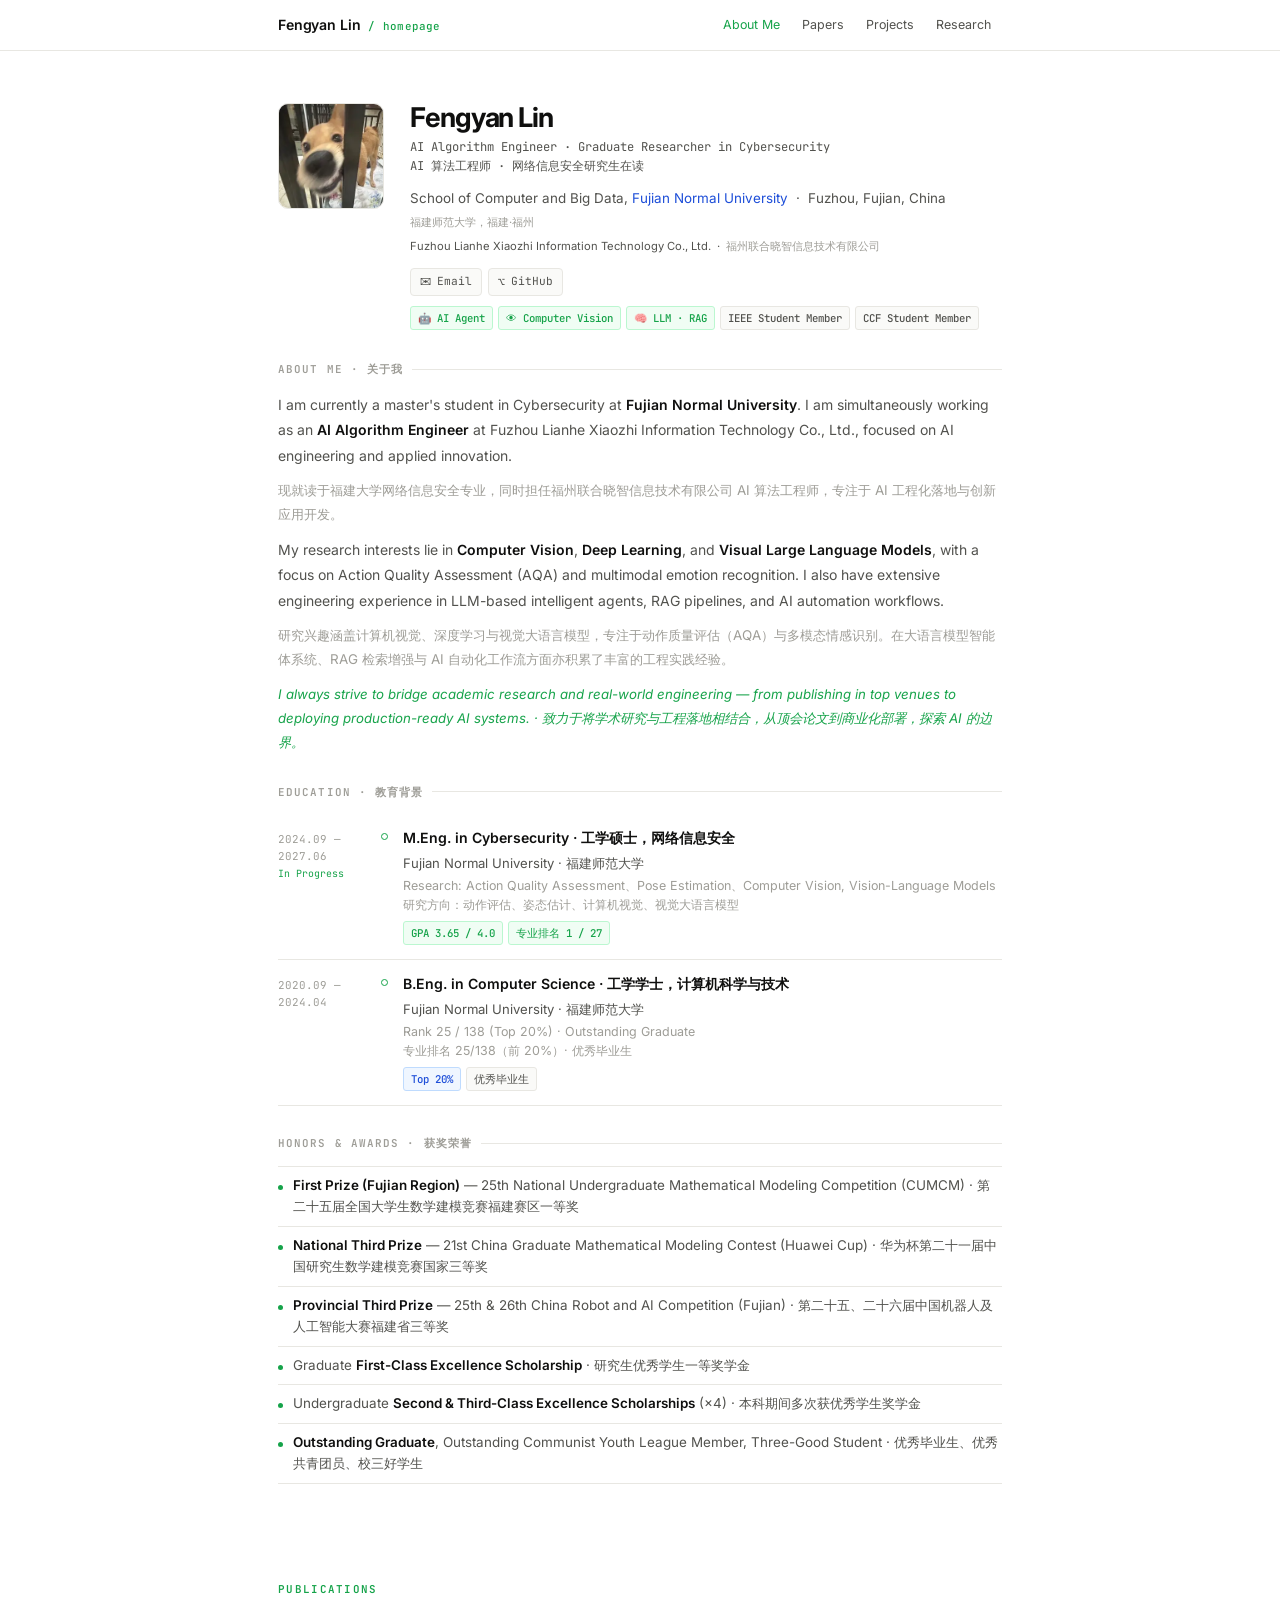
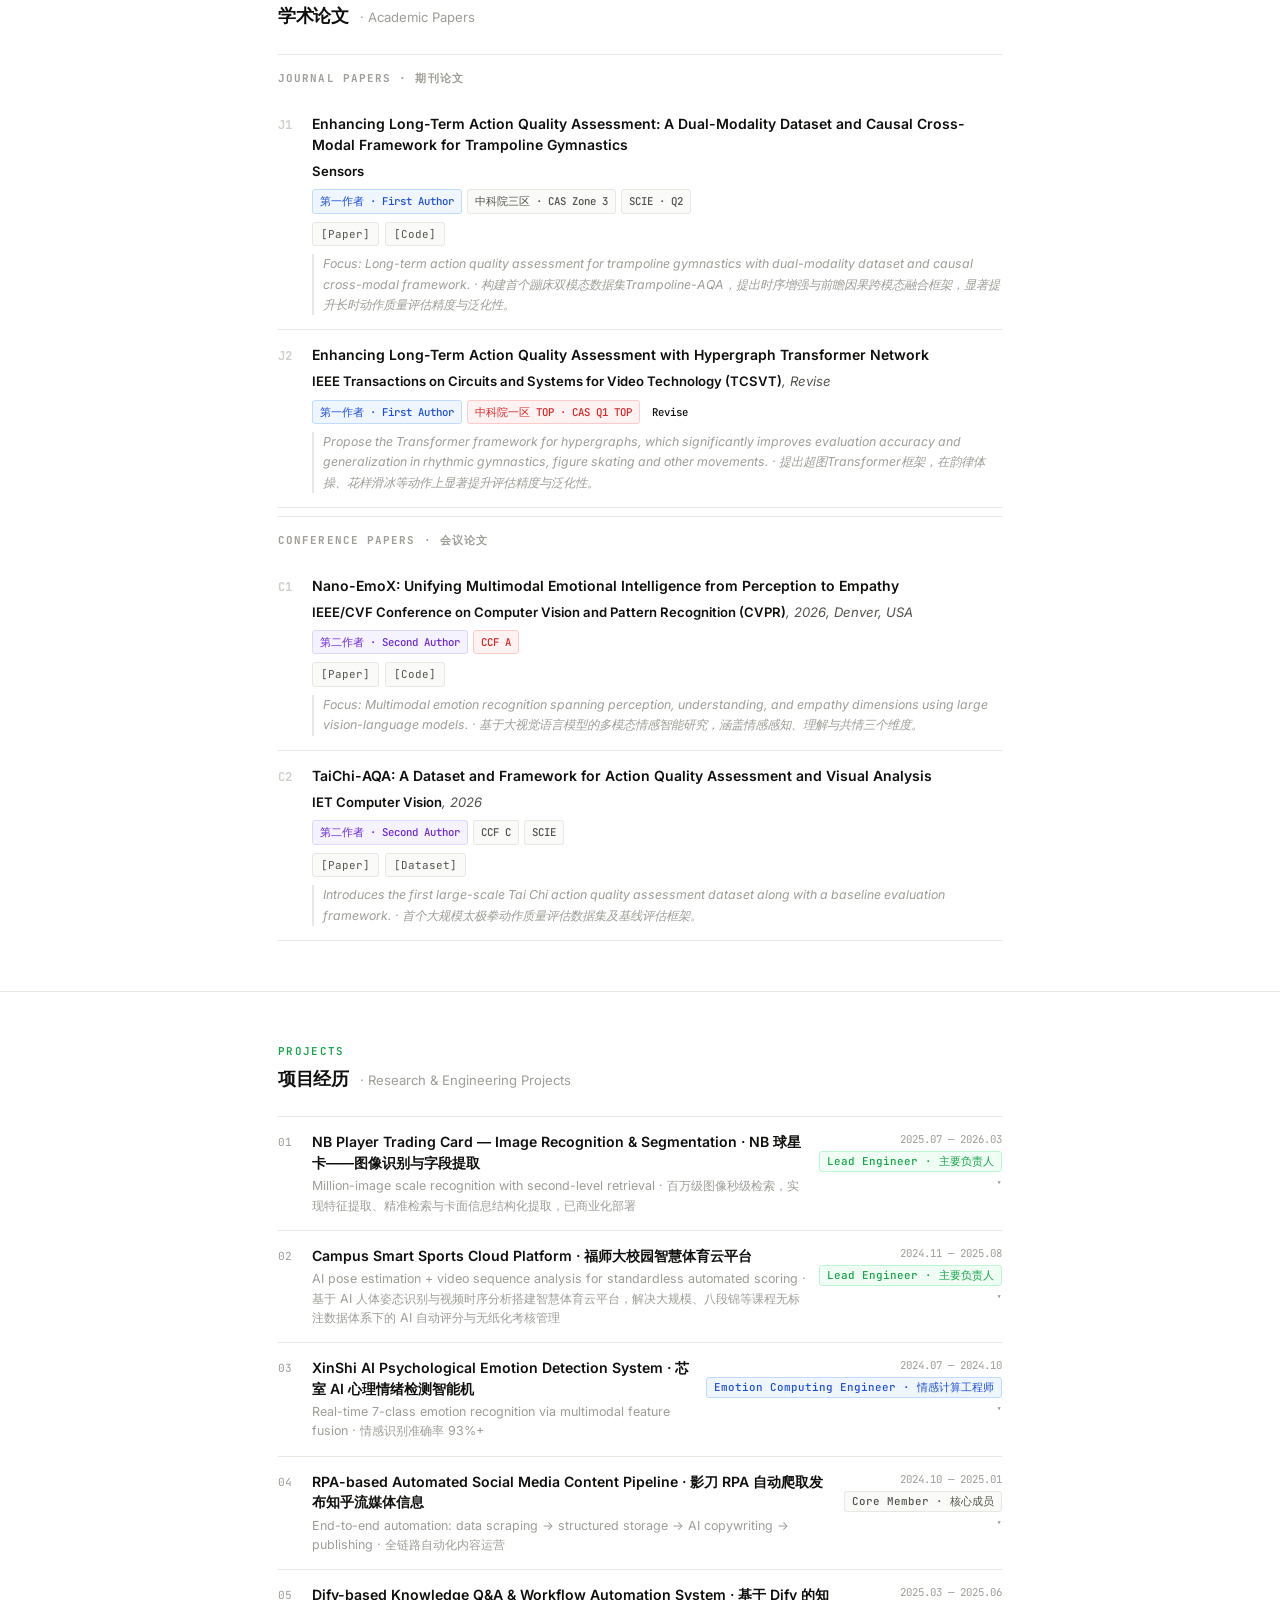
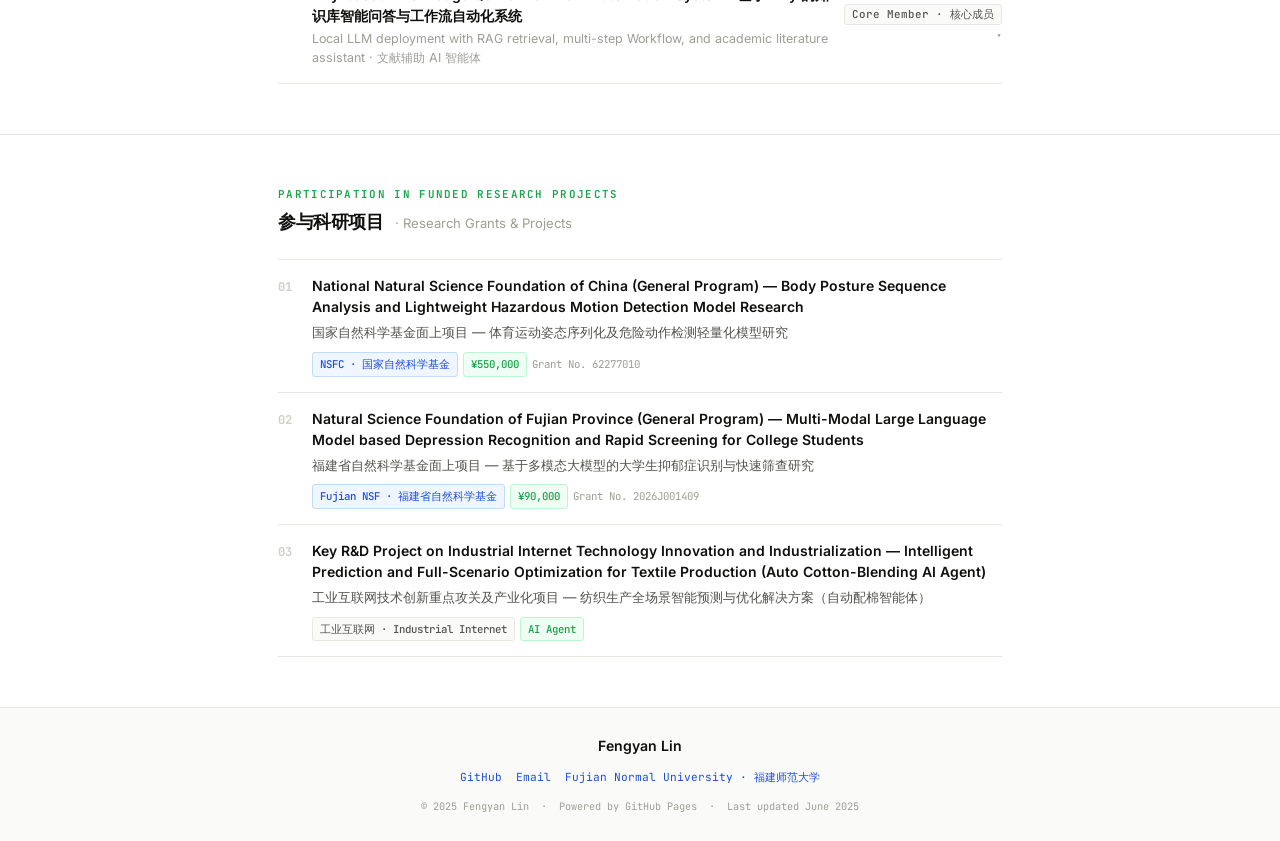
==== index.html @ 327f885b "v4-2 Updated publication year and affiliation details." ====
<!DOCTYPE html>
<html lang="zh-CN">
<head>
<meta charset="UTF-8">
<meta name="viewport" content="width=device-width, initial-scale=1.0">
<meta name="description" content="Fengyan Lin — AI Research Engineer, Fujian Normal University">
<title>Fengyan Lin | 个人主页 · Homepage</title>
<link rel="preconnect" href="https://fonts.googleapis.com">
<link rel="preconnect" href="https://fonts.gstatic.com" crossorigin>
<link href="https://fonts.googleapis.com/css2?family=JetBrains+Mono:ital,wght@0,400;0,500;0,600;0,700;1,400&family=Inter:ital,wght@0,400;0,500;0,600;0,700;1,400&display=swap" rel="stylesheet">
<style>
/* ══════════════════════════════════════════════════
   RESET
══════════════════════════════════════════════════ */
*,*::before,*::after{margin:0;padding:0;box-sizing:border-box}
html{scroll-behavior:smooth}
img{max-width:100%;height:auto;display:block}
a{color:inherit;text-decoration:none}
ul{list-style:none}
button{font-family:inherit}

/* ══════════════════════════════════════════════════
   DESIGN TOKENS
══════════════════════════════════════════════════ */
:root{
  --bg:        #ffffff;
  --bg2:       #fafaf8;
  --border:    #e8e7e2;
  --border2:   #d0cfc9;
  --txt:       #0f0f0e;
  --txt2:      #52524e;
  --txt3:      #9e9d97;
  --green:     #16a34a;
  --gbg:       #f0fdf4;
  --gbd:       #bbf7d0;
  --blue:      #1d4ed8;
  --bbg:       #eff6ff;
  --bbd:       #bfdbfe;
  --red:       #dc2626;
  --rbg:       #fef2f2;
  --rbd:       #fecaca;
  --amber:     #b45309;
  --abg:       #fffbeb;
  --abd:       #fde68a;
  --purple:    #6d28d9;
  --pbg:       #f5f3ff;
  --pbd:       #ddd6fe;
  --sans:      'Inter',-apple-system,BlinkMacSystemFont,'Segoe UI',sans-serif;
  --mono:      'JetBrains Mono','Fira Code','Consolas',monospace;
  --max:       780px;
  --px:        28px;
}

/* ══════════════════════════════════════════════════
   BASE
══════════════════════════════════════════════════ */
body{
  font-family:var(--sans);
  background:var(--bg);
  color:var(--txt);
  line-height:1.72;
  -webkit-font-smoothing:antialiased;
}
::-webkit-scrollbar{width:3px}
::-webkit-scrollbar-thumb{background:var(--border2);border-radius:2px}
.wrap{max-width:var(--max);margin:0 auto;padding:0 var(--px)}

/* ══════════════════════════════════════════════════
   NAV
══════════════════════════════════════════════════ */
#nav{
  position:sticky;top:0;z-index:100;
  background:rgba(255,255,255,.94);
  backdrop-filter:blur(18px);
  -webkit-backdrop-filter:blur(18px);
  border-bottom:1px solid var(--border);
}
.nav-inner{
  max-width:var(--max);margin:0 auto;padding:0 var(--px);
  height:50px;display:flex;align-items:center;justify-content:space-between;
}
.nav-brand{
  display:flex;align-items:baseline;gap:8px;
  font-size:.88rem;font-weight:600;color:var(--txt);letter-spacing:-.01em;
}
.nav-brand-sub{
  font-family:var(--mono);font-size:.68rem;
  color:var(--green);font-weight:500;letter-spacing:.02em;
}
.nav-menu{display:flex;align-items:center;gap:0}
.nav-menu a{
  font-size:.78rem;color:var(--txt2);
  padding:5px 11px;border-radius:5px;
  transition:color .14s,background .14s;
  white-space:nowrap;
}
.nav-menu a:hover{color:var(--txt);background:#f2f1ed}
.nav-menu a.active{color:var(--green)}
.hamburger{
  display:none;flex-direction:column;gap:5px;
  background:none;border:none;cursor:pointer;padding:5px;
}
.hamburger span{
  display:block;width:19px;height:1.5px;
  background:var(--txt);border-radius:1px;transition:.22s;
}
.hamburger.open span:nth-child(1){transform:translateY(6.5px) rotate(45deg)}
.hamburger.open span:nth-child(2){opacity:0;transform:scaleX(0)}
.hamburger.open span:nth-child(3){transform:translateY(-6.5px) rotate(-45deg)}

/* ══════════════════════════════════════════════════
   SECTION SHELL
══════════════════════════════════════════════════ */
.sec{padding:50px 0}
.sec+.sec{border-top:1px solid var(--border)}
.sec-label{
  font-family:var(--mono);font-size:.68rem;color:var(--green);
  font-weight:600;letter-spacing:.12em;text-transform:uppercase;
  margin-bottom:3px;
}
.sec-title{
  font-size:1.12rem;font-weight:700;letter-spacing:-.025em;color:var(--txt);
  margin-bottom:22px;
}
.sec-title span{
  font-size:.82rem;font-weight:400;color:var(--txt3);
  margin-left:8px;letter-spacing:0;
}

/* ══════════════════════════════════════════════════
   BADGE SYSTEM
══════════════════════════════════════════════════ */
.bd{
  display:inline-flex;align-items:center;
  font-family:var(--mono);font-size:.67rem;font-weight:500;
  padding:2px 7px;border-radius:3px;white-space:nowrap;
}
.bd-g  {background:var(--gbg);color:var(--green);border:1px solid var(--gbd)}
.bd-b  {background:var(--bbg);color:var(--blue);border:1px solid var(--bbd)}
.bd-r  {background:var(--rbg);color:var(--red);border:1px solid var(--rbd)}
.bd-a  {background:var(--abg);color:var(--amber);border:1px solid var(--abd)}
.bd-p  {background:var(--pbg);color:var(--purple);border:1px solid var(--pbd)}
.bd-n  {background:var(--bg2);color:var(--txt2);border:1px solid var(--border)}

/* ══════════════════════════════════════════════════
   ABOUT — PROFILE HEADER
══════════════════════════════════════════════════ */
#about{padding:52px 0 46px}
.profile-row{
  display:flex;gap:26px;align-items:flex-start;
  margin-bottom:30px;
}
.avatar-wrap{
  flex-shrink:0;width:106px;height:106px;border-radius:10px;
  border:1px solid var(--border);overflow:hidden;
  background:linear-gradient(135deg,var(--gbg),var(--bbg));
  display:flex;align-items:center;justify-content:center;
  font-size:2.8rem;
}
.avatar-wrap img{width:100%;height:100%;object-fit:cover}
.profile-meta{}
.profile-name{
  font-size:1.7rem;font-weight:700;letter-spacing:-.04em;
  line-height:1.1;margin-bottom:5px;
}
.profile-name-zh{
  font-size:1rem;font-weight:400;color:var(--txt2);margin-left:5px;
}
.profile-role{
  font-family:var(--mono);font-size:.76rem;color:var(--txt2);
  margin-bottom:10px;line-height:1.6;
}
.profile-affil{
  font-size:.84rem;color:var(--txt2);line-height:1.75;
  margin-bottom:11px;
}
.profile-affil a{
  color:var(--blue);border-bottom:1px solid transparent;
  transition:border-color .14s;
}
.profile-affil a:hover{border-bottom-color:var(--blue)}
.plinks{display:flex;flex-wrap:wrap;gap:6px;margin-bottom:10px}
.plink{
  display:inline-flex;align-items:center;gap:5px;
  font-family:var(--mono);font-size:.7rem;
  padding:3px 9px;border-radius:4px;
  border:1px solid var(--border);color:var(--txt2);
  background:var(--bg2);transition:.13s;
}
.plink:hover{border-color:var(--border2);color:var(--txt)}
.plink.gl:hover{border-color:var(--gbd);color:var(--green);background:var(--gbg)}
.ptags{display:flex;flex-wrap:wrap;gap:5px}

/* ══════════════════════════════════════════════════
   ABOUT — BIO
══════════════════════════════════════════════════ */
.block-head{
  font-family:var(--mono);font-size:.68rem;color:var(--txt3);
  font-weight:600;letter-spacing:.1em;text-transform:uppercase;
  display:flex;align-items:center;gap:9px;
  margin-bottom:13px;margin-top:28px;
}
.block-head::after{content:'';flex:1;height:1px;background:var(--border)}
.bio-p{
  font-size:.875rem;color:var(--txt2);
  line-height:1.83;margin-bottom:9px;
}
.bio-p.zh{font-size:.84rem;color:var(--txt3);margin-bottom:0}
.bio-p.accent{
  color:var(--green);font-style:italic;font-size:.83rem;
  margin-top:10px;
}
.bio-p strong{color:var(--txt);font-weight:600}

/* ══════════════════════════════════════════════════
   ABOUT — EDUCATION TIMELINE
══════════════════════════════════════════════════ */
.edu-row{
  display:flex;align-items:flex-start;gap:15px;
  padding:14px 0;border-bottom:1px solid var(--border);
}
.edu-row:first-of-type{border-top:1px solid var(--border)}
.edu-period{
  font-family:var(--mono);font-size:.68rem;color:var(--txt3);
  min-width:88px;flex-shrink:0;padding-top:3px;line-height:1.55;
}
.edu-pip{
  width:7px;height:7px;border-radius:50%;
  border:1.5px solid var(--green);background:var(--bg);
  margin-top:5px;flex-shrink:0;
}
.edu-body{}
.edu-title{font-size:.88rem;font-weight:600;line-height:1.45;margin-bottom:3px}
.edu-sub  {font-size:.82rem;color:var(--txt2);margin-bottom:3px}
.edu-note {font-size:.78rem;color:var(--txt3);margin-bottom:6px;line-height:1.5}
.edu-bds  {display:flex;flex-wrap:wrap;gap:5px}

/* ══════════════════════════════════════════════════
   AWARDS — inline compact list
══════════════════════════════════════════════════ */
.aw-list{display:flex;flex-direction:column;gap:0}
.aw-row{
  display:flex;gap:10px;align-items:baseline;
  padding:8px 0;border-bottom:1px solid var(--border);
  font-size:.84rem;color:var(--txt2);line-height:1.6;
}
.aw-row:first-child{border-top:1px solid var(--border)}
.aw-dot{
  width:5px;height:5px;border-radius:50%;background:var(--green);
  margin-top:8px;flex-shrink:0;
}
.aw-row strong{color:var(--txt);font-weight:600}

/* ══════════════════════════════════════════════════
   PAPERS — academic list
══════════════════════════════════════════════════ */
.pub-group-head{
  font-family:var(--mono);font-size:.68rem;font-weight:700;
  color:var(--txt3);letter-spacing:.1em;text-transform:uppercase;
  padding:14px 0 11px;
  border-top:1px solid var(--border);
  margin-top:8px;
}
.pub-group-head:first-of-type{border-top:none;margin-top:0;padding-top:0}
.pub-item{
  display:flex;gap:12px;
  padding:14px 0;border-bottom:1px solid var(--border);
}
.pub-num{
  font-family:var(--mono);font-size:.76rem;color:var(--border2);
  font-weight:700;min-width:22px;flex-shrink:0;padding-top:2px;
}
.pub-body{}
.pub-title{
  font-size:.875rem;font-weight:600;line-height:1.5;
  color:var(--txt);margin-bottom:6px;
}
.pub-title a{transition:.14s}
.pub-title a:hover{color:var(--green)}
.pub-authors{
  font-size:.82rem;color:var(--txt2);
  line-height:1.65;margin-bottom:5px;
}
.pub-authors strong{
  color:var(--txt);font-weight:600;
  text-decoration:underline;text-underline-offset:2px;
  text-decoration-color:var(--border2);
}
.pub-venue{
  font-size:.82rem;color:var(--txt2);
  font-style:italic;margin-bottom:8px;line-height:1.55;
}
.pub-venue b{font-style:normal;color:var(--txt);font-weight:600}
.pub-bds{display:flex;flex-wrap:wrap;gap:5px;margin-bottom:8px}
.pub-links{display:flex;flex-wrap:wrap;gap:6px}
.pub-link{
  font-family:var(--mono);font-size:.68rem;
  padding:2px 8px;border-radius:3px;
  border:1px solid var(--border);color:var(--txt2);
  background:var(--bg2);transition:.13s;
}
.pub-link:hover{border-color:var(--green);color:var(--green);background:var(--gbg)}
.pub-note{
  font-size:.77rem;color:var(--txt3);font-style:italic;
  margin-top:8px;line-height:1.65;
  padding-left:9px;border-left:2px solid var(--border);
}

/* ══════════════════════════════════════════════════
   PROJECTS — expandable list
══════════════════════════════════════════════════ */
.proj-list{}
.proj-entry{border-bottom:1px solid var(--border);overflow:hidden}
.proj-entry:first-child{border-top:1px solid var(--border)}
.proj-trigger{
  width:100%;background:none;border:none;cursor:pointer;
  padding:15px 0;text-align:left;
  display:flex;gap:12px;align-items:flex-start;
  transition:.13s;
}
.proj-trigger:hover .proj-t-title{color:var(--green)}
.proj-t-idx{
  font-family:var(--mono);font-size:.7rem;color:var(--txt3);
  min-width:22px;flex-shrink:0;padding-top:3px;
}
.proj-t-main{flex:1;min-width:0}
.proj-t-title{
  font-size:.88rem;font-weight:600;line-height:1.45;
  color:var(--txt);transition:.13s;margin-bottom:3px;
  text-align:left;
}
.proj-t-brief{
  font-size:.78rem;color:var(--txt3);line-height:1.55;text-align:left;
}
.proj-t-side{
  display:flex;flex-direction:column;align-items:flex-end;
  gap:5px;flex-shrink:0;
}
.proj-t-period{font-family:var(--mono);font-size:.67rem;color:var(--txt3);white-space:nowrap}
.proj-t-role{
  font-size:.68rem;padding:2px 7px;border-radius:3px;
  white-space:nowrap;
}
.proj-t-arr{
  font-family:var(--mono);font-size:.65rem;color:var(--txt3);
  transition:transform .3s;line-height:1;
}
.proj-entry.open .proj-t-arr{transform:rotate(180deg)}

.proj-collapse{
  max-height:0;overflow:hidden;
  transition:max-height .4s cubic-bezier(.4,0,.2,1);
}
.proj-collapse.open{max-height:2400px}
.proj-content{
  padding:0 0 22px 34px;
}
.proj-en{font-size:.85rem;color:var(--txt2);line-height:1.82;margin-bottom:7px}
.proj-zh{font-size:.82rem;color:var(--txt3);line-height:1.78;margin-bottom:14px}
.proj-stacks{display:flex;flex-wrap:wrap;gap:5px;margin-bottom:16px}
.proj-stack{
  font-family:var(--mono);font-size:.69rem;
  padding:2px 7px;border-radius:3px;
  background:var(--bbg);color:var(--blue);border:1px solid var(--bbd);
}
.contrib-title{
  font-family:var(--mono);font-size:.67rem;font-weight:700;
  color:var(--txt);letter-spacing:.08em;text-transform:uppercase;
  margin-bottom:9px;
}
.contrib-items{display:flex;flex-direction:column;gap:7px}
.contrib-row{
  display:grid;grid-template-columns:6px 1fr;gap:11px;
  font-size:.83rem;color:var(--txt2);line-height:1.75;
}
.contrib-pip{
  width:5px;height:5px;border-radius:50%;
  background:var(--green);margin-top:9px;
}
.proj-imgs{display:flex;flex-wrap:wrap;gap:9px;margin-top:16px}
.proj-img-box{display:flex;flex-direction:column;gap:4px}
.proj-img{
  border-radius:5px;border:1px solid var(--border);
  max-width:210px;width:100%;
}
.proj-img-cap{font-family:var(--mono);font-size:.63rem;color:var(--txt3)}

/* ══════════════════════════════════════════════════
   FUNDED RESEARCH
══════════════════════════════════════════════════ */
.fund-list{}
.fund-item{
  display:flex;gap:12px;
  padding:15px 0;border-bottom:1px solid var(--border);
}
.fund-item:first-child{border-top:1px solid var(--border)}
.fund-n{
  font-family:var(--mono);font-size:.76rem;color:var(--border2);
  font-weight:700;min-width:22px;flex-shrink:0;padding-top:2px;
}
.fund-body{}
.fund-en{font-size:.875rem;font-weight:600;line-height:1.5;margin-bottom:5px}
.fund-zh{font-size:.84rem;color:var(--txt2);margin-bottom:9px;line-height:1.55}
.fund-meta{display:flex;flex-wrap:wrap;gap:5px;align-items:center}
.fund-code{font-family:var(--mono);font-size:.67rem;color:var(--txt3)}

/* ══════════════════════════════════════════════════
   FOOTER
══════════════════════════════════════════════════ */
footer{
  border-top:1px solid var(--border);
  padding:26px var(--px);
  background:var(--bg2);
}
.foot-inner{
  max-width:var(--max);margin:0 auto;
  display:flex;flex-direction:column;align-items:center;gap:10px;
}
.foot-name{font-size:.88rem;font-weight:600;color:var(--txt)}
.foot-links{display:flex;flex-wrap:wrap;justify-content:center;gap:14px}
.foot-links a{
  font-family:var(--mono);font-size:.7rem;
  color:var(--blue);transition:.13s;
}
.foot-links a:hover{color:var(--green)}
.foot-copy{font-family:var(--mono);font-size:.64rem;color:var(--txt3);text-align:center}

/* ══════════════════════════════════════════════════
   RESPONSIVE
══════════════════════════════════════════════════ */
@media(max-width:620px){
  :root{--px:16px}
  #about{padding:36px 0 32px}
  .sec{padding:36px 0}
  .profile-row{flex-direction:column;gap:16px}
  .avatar-wrap{width:78px;height:78px;font-size:2.1rem}
  .profile-name{font-size:1.38rem}
  .nav-menu{
    display:none;flex-direction:column;
    position:absolute;top:50px;left:0;right:0;
    background:rgba(255,255,255,.97);
    border-bottom:1px solid var(--border);
    padding:6px 0;z-index:99;
  }
  .nav-menu.open{display:flex}
  .nav-menu a{border-radius:0;padding:11px 20px;font-size:.84rem}
  .hamburger{display:flex}
  .pub-item{flex-direction:column;gap:4px}
  .proj-trigger{flex-wrap:wrap}
  .proj-t-side{flex-direction:row;align-items:center;flex-wrap:wrap;gap:7px;margin-left:34px}
  .fund-item{flex-direction:column;gap:5px}
  .edu-row{gap:10px}
  .edu-period{min-width:76px;font-size:.65rem}
}
@media(max-width:420px){
  :root{--px:14px}
  .plinks{gap:5px}
}
</style>
</head>
<body>

<!-- ══════════ NAV ══════════ -->
<nav id="nav">
  <div class="nav-inner">
    <div class="nav-brand">
      Fengyan Lin
      <span class="nav-brand-sub">/ homepage</span>
    </div>
    <nav class="nav-menu" id="navMenu">
      <a href="#about">About Me</a>
      <a href="#papers">Papers</a>
      <a href="#projects">Projects</a>
      <a href="#funded">Research</a>
    </nav>
    <button class="hamburger" id="burger" aria-label="menu">
      <span></span><span></span><span></span>
    </button>
  </div>
</nav>

<!-- ══════════ ABOUT ══════════ -->
<section id="about">
  <div class="wrap">

    <!-- Profile Header -->
    <div class="profile-row">
      <div class="avatar-wrap">
        <img src="[data-uri]" alt="YOUR NAME"> 
        
      </div>
      <div class="profile-meta">
        <div class="profile-name">
          Fengyan Lin
          <span class="profile-name-zh"></span>
        </div>
        <div class="profile-role">
          AI Algorithm Engineer · Graduate Researcher in Cybersecurity<br>
          AI 算法工程师 · 网络信息安全研究生在读
        </div>
        <div class="profile-affil">
          School of Computer and Big Data,
          <a href="https://www.fzu.edu.cn" target="_blank">Fujian Normal University</a>
          &nbsp;·&nbsp; Fuzhou, Fujian, China<br>
          <small style="color:var(--txt3)">福建师范大学，福建·福州</small>
          <br>
          <small>
            Fuzhou Lianhe Xiaozhi Information Technology Co., Ltd.
            &nbsp;·&nbsp; <span style="color:var(--txt3)">福州联合晓智信息技术有限公司</span>
          </small>
        </div>
        <div class="plinks">
          <a class="plink gl" href="#" id="emailBtn" onclick="showEmail(event)">
            ✉&ensp;Email
          </a>
          <a class="plink" href="https://github.com/mlxger" target="_blank" rel="noopener">
            ⌥&ensp;GitHub
          </a>
          <!-- Uncomment as needed:
          <a class="plink" href="#"><span>◎</span>&ensp;Google Scholar</a>
          <a class="plink" href="#"><span>◈</span>&ensp;ORCID</a>
          -->
        </div>
        <div class="ptags">
          <span class="bd bd-g">🤖 AI Agent</span>
          <span class="bd bd-g">👁 Computer Vision</span>
          <span class="bd bd-g">🧠 LLM · RAG</span>
          <span class="bd bd-n">IEEE Student Member</span>
          <span class="bd bd-n">CCF Student Member</span>
        </div>
      </div>
    </div>

    <!-- About Me -->
    <div class="block-head">About Me · 关于我</div>
    <p class="bio-p">
      I am currently a master's student in Cybersecurity at <strong>Fujian Normal University</strong>. I am simultaneously working as an <strong>AI Algorithm Engineer</strong>
      at Fuzhou Lianhe Xiaozhi Information Technology Co., Ltd., focused on AI engineering and applied innovation.
    </p>
    <p class="bio-p zh">
      现就读于福建大学网络信息安全专业，同时担任福州联合晓智信息技术有限公司 AI 算法工程师，专注于 AI 工程化落地与创新应用开发。
    </p>
    <p class="bio-p" style="margin-top:10px">
      My research interests lie in <strong>Computer Vision</strong>, <strong>Deep Learning</strong>, and
      <strong>Visual Large Language Models</strong>, with a focus on Action Quality Assessment (AQA) and
      multimodal emotion recognition. I also have extensive engineering experience in LLM-based intelligent agents,
      RAG pipelines, and AI automation workflows.
    </p>
    <p class="bio-p zh">
      研究兴趣涵盖计算机视觉、深度学习与视觉大语言模型，专注于动作质量评估（AQA）与多模态情感识别。在大语言模型智能体系统、RAG 检索增强与 AI 自动化工作流方面亦积累了丰富的工程实践经验。
    </p>
    <p class="bio-p accent">
      I always strive to bridge academic research and real-world engineering —
      from publishing in top venues to deploying production-ready AI systems.
      · 致力于将学术研究与工程落地相结合，从顶会论文到商业化部署，探索 AI 的边界。
    </p>

    <!-- Education -->
    <div class="block-head">Education · 教育背景</div>
    <div class="edu-row">
      <div class="edu-period">2024.09 —<br>2027.06<br><span style="color:var(--green);font-size:.62rem">In Progress</span></div>
      <div class="edu-pip"></div>
      <div class="edu-body">
        <div class="edu-title">M.Eng. in Cybersecurity · 工学硕士，网络信息安全</div>
        <div class="edu-sub">Fujian Normal University · 福建师范大学</div>
        <div class="edu-note">
          Research: Action Quality Assessment、Pose Estimation、Computer Vision, Vision-Language Models<br>
          研究方向：动作评估、姿态估计、计算机视觉、视觉大语言模型
        </div>
        <div class="edu-bds">
          <span class="bd bd-g">GPA 3.65 / 4.0</span>
          <span class="bd bd-g">专业排名 1 / 27</span>
        </div>
      </div>
    </div>
    <div class="edu-row">
      <div class="edu-period">2020.09 —<br>2024.04</div>
      <div class="edu-pip"></div>
      <div class="edu-body">
        <div class="edu-title">B.Eng. in Computer Science · 工学学士，计算机科学与技术</div>
        <div class="edu-sub">Fujian Normal University · 福建师范大学</div>
        <div class="edu-note">
          Rank 25 / 138 (Top 20%) · Outstanding Graduate<br>
          专业排名 25/138（前 20%）· 优秀毕业生
        </div>
        <div class="edu-bds">
          <span class="bd bd-b">Top 20%</span>
          <span class="bd bd-n">优秀毕业生</span>
        </div>
      </div>
    </div>

    <!-- Awards -->
    <div class="block-head">Honors &amp; Awards · 获奖荣誉</div>
    <div class="aw-list">
      <div class="aw-row">
        <div class="aw-dot"></div>
        <div><strong>First Prize (Fujian Region)</strong> — 25th National Undergraduate Mathematical Modeling Competition (CUMCM) · 第二十五届全国大学生数学建模竞赛福建赛区一等奖</div>
      </div>
      <div class="aw-row">
        <div class="aw-dot"></div>
        <div><strong>National Third Prize</strong> — 21st China Graduate Mathematical Modeling Contest (Huawei Cup) · 华为杯第二十一届中国研究生数学建模竞赛国家三等奖</div>
      </div>
      <div class="aw-row">
        <div class="aw-dot"></div>
        <div><strong>Provincial Third Prize</strong> — 25th &amp; 26th China Robot and AI Competition (Fujian) · 第二十五、二十六届中国机器人及人工智能大赛福建省三等奖</div>
      </div>
      <div class="aw-row">
        <div class="aw-dot"></div>
        <div>Graduate <strong>First-Class Excellence Scholarship</strong> · 研究生优秀学生一等奖学金</div>
      </div>
      <div class="aw-row">
        <div class="aw-dot"></div>
        <div>Undergraduate <strong>Second &amp; Third-Class Excellence Scholarships</strong> (×4) · 本科期间多次获优秀学生奖学金</div>
      </div>
      <div class="aw-row">
        <div class="aw-dot"></div>
        <div><strong>Outstanding Graduate</strong>, Outstanding Communist Youth League Member, Three-Good Student · 优秀毕业生、优秀共青团员、校三好学生</div>
      </div>
    </div>

  </div>
</section>

<!-- ══════════ PAPERS ══════════ -->
<section class="sec" id="papers">
  <div class="wrap">
    <div class="sec-label">Publications</div>
    <div class="sec-title">学术论文 <span>· Academic Papers</span></div>

    <!-- JOURNAL -->
    <div class="pub-group-head">Journal Papers · 期刊论文</div>

    <!-- J1 -->
    <div class="pub-item">
      <div class="pub-num">J1</div>
      <div class="pub-body">
        <div class="pub-title">
          Enhancing Long-Term Action Quality Assessment: A Dual-Modality Dataset and Causal Cross-Modal Framework for Trampoline Gymnastics
        </div>
        <div class="pub-venue">
          <b>Sensors</b>
        </div>
        <div class="pub-bds">
          <span class="bd bd-b">第一作者 · First Author</span>
          <span class="bd bd-n">中科院三区 · CAS Zone 3</span>
          <span class="bd bd-n">SCIE · Q2</span>
        </div>
        <div class="pub-links">
          <a class="pub-link" href="https://www.mdpi.com/1424-8220/25/18/5824">[Paper]</a>
          <a class="pub-link" href="https://github.com/mlxger/Trampoline">[Code]</a>
        </div>
        <div class="pub-note"> 
        Focus: Long-term action quality assessment for trampoline gymnastics with dual-modality dataset and causal cross-modal framework. 
        · 构建首个蹦床双模态数据集Trampoline-AQA，提出时序增强与前瞻因果跨模态融合框架，显著提升长时动作质量评估精度与泛化性。 
        </div>
      </div>
    </div>

    <!-- J2 -->
    <div class="pub-item">
      <div class="pub-num">J2</div>
      <div class="pub-body">
        <div class="pub-title">
          Enhancing Long-Term Action Quality Assessment with Hypergraph Transformer Network
        </div>
        <div class="pub-venue">
          <b>IEEE Transactions on Circuits and Systems for Video Technology (TCSVT)</b>, Revise
        </div>
        <div class="pub-bds">
          <span class="bd bd-b">第一作者 · First Author</span>
          <span class="bd bd-r">中科院一区 TOP · CAS Q1 TOP</span>
           <span class="bd bd-w">Revise</span>
        </div>
        <div class="pub-note"> 
        Propose the Transformer framework for hypergraphs, which significantly improves evaluation accuracy and generalization in rhythmic gymnastics, figure skating and other movements.
        · 提出超图Transformer框架，在韵律体操、花样滑冰等动作上显著提升评估精度与泛化性。 
        </div>
      </div>
    </div>

    <!-- CONFERENCE -->
    <div class="pub-group-head">Conference Papers · 会议论文</div>

    <!-- C1 -->
    <div class="pub-item">
      <div class="pub-num">C1</div>
      <div class="pub-body">
        <div class="pub-title">
          Nano-EmoX: Unifying Multimodal Emotional Intelligence from Perception to Empathy
        </div>
        <div class="pub-venue">
          <b>IEEE/CVF Conference on Computer Vision and Pattern Recognition (CVPR)</b>, 2026, Denver, USA
        </div>
        <div class="pub-bds">
          <span class="bd bd-p">第二作者 · Second Author</span>
          <span class="bd bd-r">CCF A </span>
        </div>
        <div class="pub-links">
          <a class="pub-link" href="https://cvpr.thecvf.com/virtual/2026/poster/38884">[Paper]</a>
          <a class="pub-link" href="https://github.com/waHAHJIAHAO/Nano-EmoX">[Code]</a>
        </div>
        <div class="pub-note">
          Focus: Multimodal emotion recognition spanning perception, understanding, and empathy dimensions using large vision-language models.
          · 基于大视觉语言模型的多模态情感智能研究，涵盖情感感知、理解与共情三个维度。
        </div>
      </div>
    </div>

    <!-- C2 -->
    <div class="pub-item">
      <div class="pub-num">C2</div>
      <div class="pub-body">
        <div class="pub-title">
          TaiChi-AQA: A Dataset and Framework for Action Quality Assessment and Visual Analysis
        </div>
        <div class="pub-venue">
          <b>IET Computer Vision</b>, 2026
        </div>
        <div class="pub-bds">
          <span class="bd bd-p">第二作者 · Second Author</span>
          <span class="bd bd-n">CCF C</span>
          <span class="bd bd-n">SCIE</span>
        </div>
        <div class="pub-links">
          <a class="pub-link" href="https://ietresearch.onlinelibrary.wiley.com/doi/10.1049/cvi2.70053">[Paper]</a>
          <a class="pub-link" href="https://github.com/mlxger/TaiChi-AQA">[Dataset]</a>
        </div>
        <div class="pub-note">
          Introduces the first large-scale Tai Chi action quality assessment dataset along with a baseline evaluation framework.
          · 首个大规模太极拳动作质量评估数据集及基线评估框架。
        </div>
      </div>
    </div>

  </div>
</section>

<!-- ══════════ PROJECTS ══════════ -->
<section class="sec" id="projects">
  <div class="wrap">
    <div class="sec-label">Projects</div>
    <div class="sec-title">项目经历 <span>· Research &amp; Engineering Projects</span></div>

    <div class="proj-list">

      <!-- P1 -->
      <div class="proj-entry" id="p1">
        <button class="proj-trigger" onclick="toggleProj('p1')">
          <div class="proj-t-idx">01</div>
          <div class="proj-t-main">
            <div class="proj-t-title">NB Player Trading Card — Image Recognition & Segmentation · NB 球星卡——图像识别与字段提取</div>
            <div class="proj-t-brief">
              Million-image scale recognition with second-level retrieval · 百万级图像秒级检索，实现特征提取、精准检索与卡面信息结构化提取，已商业化部署
            </div>
          </div>
          <div class="proj-t-side">
            <span class="proj-t-period">2025.07 — 2026.03</span>
            <span class="proj-t-role bd bd-g">Lead Engineer · 主要负责人</span>
            <span class="proj-t-arr">▾</span>
          </div>
        </button>
        <div class="proj-collapse" id="p1-col">
          <div class="proj-content">
            <p class="proj-en">
	            Built an AI-powered recognition and structured extraction platform for player trading cards on e-commerce platforms, 
       	      solving challenges of automated processing, precise retrieval, and structured extraction of unstructured card images at scale. 
        	    The system has been commercially deployed.
            </p>
            <p class="proj-zh">
              面向球星卡电商平台，构建端到端图像 AI 识别流程，解决海量非结构化球星卡图像的特征提取、精准检索与卡面信息结构化提取难题。
            </p>
            <div class="proj-stacks">
              <span class="proj-stack">Image Search · 以图搜图</span>
              <span class="proj-stack">Multi-modal Feature Fusion · 多模态特征融合</span>
              <span class="proj-stack">Milvus</span>
              <span class="proj-stack">LightGBM</span>
              <span class="proj-stack">Ollama</span>
              <span class="proj-stack">Multimodal LLM · 多模态大模型</span>
              <span class="proj-stack">ChromaDB</span>
            </div>
            <div class="contrib-title">Key Contributions · 核心贡献</div>
            <div class="contrib-items">
              <div class="contrib-row">
                <div class="contrib-pip"></div>
                <div> Designed core challenge for "similar appearance, fine-grained difference" in card images; implemented 
                  <strong>four-modal fusion征 (InsightFace face recognition + DINOv2 structural features + SLIP texture features + OpenCLIP color features)</strong>, 
                  achieving fusion-weight optimization through experiments. Achieved <strong>Top-5 recall rate of 99.5%</strong> in Milvus for second-level similar neighbor retrieval. 
                  针对球星卡图像"外观相似、细节差异微小"的核心挑战，设计并实现四模态融合特征向量（InsightFace 人脸识别 + DINOv2 结构特征 + SLIP 纹理特征 + OpenCLIP 颜色特征），通过消融实验优化模态权重。
                  在 Milvus 中实现毫秒级近似最近邻检索，<strong>Top-5 召回率达到 99.5%</strong>。
                </div>
              </div>
              <div class="contrib-row">
                <div class="contrib-pip"></div>
                <div>Built <strong>two-stage retrieval architecture</strong> for nearly identical card ranking issues: constructed 
                  multi-directional rotation conversion graph distance + Milvus recall + card border HOG gradient histogram + color histogram distance features, 
                  trained LightGBM ranking model; <strong>MRR@10 improved from 80% to 95%</strong>, significantly enhancing fine-grained discrimination.
                  · 针对同重召回结果中近似卡片排序不准的问题，构建两阶段检索架构：以 4 方向旋转转图的多路 Milvus 召回分数、HOG 梯度方向直方图距离及卡面边框颜色直方图距离为特征，训练 LightGBM 精排模型；
                  <strong>MRR@10 从向量召回阶段的 80% 提升至 95%</strong>，强化卡片细粒度辨别效果。。
                </div>
              </div>
              <div class="contrib-row">
                <div class="contrib-pip"></div>
                <div> Based on <strong>Ollama local deployment of Qwen3-vl-8B</strong>, combined with <strong>ChromaDB</strong> to build RAG retrieval-augmented system, 
                  achieving structured extraction of card face, edition number, card ID, publisher and other fields. 
                  <strong>Field accuracy reached 94%+</strong>. System completed commercialization delivery, APP launched.
                  · 基于 <strong>Ollama 本地部署 Qwen3-vl-8B</strong>，结合 <strong>ChromaDB</strong> 构建 RAG 检索增强体系，实现卡面限量编号、卡号、出版商等字段的结构化提取。
                  <strong>各字段准确率达 94%+</strong>。系统已完成商业化交付，APP 已上线。。
                </div>
              </div>
            </div>
            <div class="proj-imgs">
              <div class="proj-img-box">
                <img src="pic1.png" class="proj-img" alt="System Architecture" onerror="this.closest('.proj-img-box').style.display='none'">
                <span class="proj-img-cap">// system architecture</span>
              </div>
              <div class="proj-img-box">
                <img src="pic2.png" class="proj-img" alt="Recognition Results" onerror="this.closest('.proj-img-box').style.display='none'">
                <span class="proj-img-cap">// recognition results</span>
              </div>
            </div>
          </div>
        </div>
      </div>

      <!-- P2 -->
      <div class="proj-entry" id="p2">
        <button class="proj-trigger" onclick="toggleProj('p2')">
          <div class="proj-t-idx">02</div>
          <div class="proj-t-main">
            <div class="proj-t-title">Campus Smart Sports Cloud Platform · 福师大校园智慧体育云平台</div>
            <div class="proj-t-brief">
              AI pose estimation + video sequence analysis for standardless automated scoring · 基于 AI 人体姿态识别与视频时序分析搭建智慧体育云平台，解决大规模、八段锦等课程无标注数据体系下的 AI 自动评分与无纸化考核管理
            </div>
          </div>
          <div class="proj-t-side">
            <span class="proj-t-period">2024.11 — 2025.08</span>
            <span class="proj-t-role bd bd-g">Lead Engineer · 主要负责人</span>
            <span class="proj-t-arr">▾</span>
          </div>
        </button>
        <div class="proj-collapse" id="p2-col">
          <div class="proj-content">
            <p class="proj-en">
              Designed and developed an intelligent sports assessment cloud platform for campus physical education.
              Leverages AI human pose estimation and big data analytics to automate scoring of Tai Chi, Baduanjin,
              and other courses — replacing manual, subjective assessment with objective AI-driven evaluation.
            </p>
            <p class="proj-zh">
              面向校园体育教学与考核场景，依托 AI 人体姿态识别、大数据分析技术搭建智慧体育云平台，实现太极拳、八段锦等课程 AI 自动判分、无纸化考核和数据可视化管理，解决传统体育考核人工评分效率低、标准不统一等痛点。
            </p>
            <div class="proj-stacks">
              <span class="proj-stack">3D Pose Estimation · 3D 人体姿态估计</span>
              <span class="proj-stack">DTW Dynamic Time Warping</span>
              <span class="proj-stack">Video Processing</span>
              <span class="proj-stack">Temporal Feature Analysis</span>
            </div>
            <div class="contrib-title">Key Contributions · 核心贡献</div>
            <div class="contrib-items">
              <div class="contrib-row">
                <div class="contrib-pip"></div>
                <div>Designed and developed an intelligent sports assessment cloud platform for campus physical education scenarios.
                  Based on <strong>AI pose estimation and video sequence analysis</strong>, built a smart sports cloud platform 
                  to solve challenges of low manual scoring efficiency and inconsistent standards in traditional assessment methods, 
                  achieving standardless automated AI scoring and paperless examination management.
                  面向高校体育教学考核场景，基于 <strong>AI 人体姿态识别与视频时序分析
                  </strong>搭建智慧体育云平台，解决大规模、八段锦等课程传统人工评分效率低、标准不统一的痛点，实现无标注数据体系下的 AI 自动评分与无纸化考核管理。
                </div>
              </div>
              <div class="contrib-row">
                <div class="contrib-pip"></div>
                <div>Constructed a <strong>DTW (Dynamic Time Warping)</strong> model for student action sequence similarity matching against standard references; optimized scoring logic to achieve 
                  <strong>95%+ evaluation accuracy</strong>. 
                  · 构建 DTW 动态时间规整模型，实现动作序列相似度匹配，优化判分逻辑，将评估准确率提升至 95%+。
                </div>
              </div>
            </div>
            <div class="proj-imgs">
              <div class="proj-img-box">
                <img src="pic3.png" class="proj-img" alt="Pose Estimation" onerror="this.closest('.proj-img-box').style.display='none'">
                <span class="proj-img-cap">// pose keypoint extraction</span>
              </div>
              <div class="proj-img-box">
                <img src="pic4.png" class="proj-img" alt="Scoring System" onerror="this.closest('.proj-img-box').style.display='none'">
                <span class="proj-img-cap">// automated scoring interface</span>
              </div>
            </div>
          </div>
        </div>
      </div>

      <!-- P3 -->
      <div class="proj-entry" id="p3">
        <button class="proj-trigger" onclick="toggleProj('p3')">
          <div class="proj-t-idx">03</div>
          <div class="proj-t-main">
            <div class="proj-t-title">XinShi AI Psychological Emotion Detection System · 芯室 AI 心理情绪检测智能机</div>
            <div class="proj-t-brief">
              Real-time 7-class emotion recognition via multimodal feature fusion · 情感识别准确率 93%+
            </div>
          </div>
          <div class="proj-t-side">
            <span class="proj-t-period">2024.07 — 2024.10</span>
            <span class="proj-t-role bd bd-b">Emotion Computing Engineer · 情感计算工程师</span>
            <span class="proj-t-arr">▾</span>
          </div>
        </button>
        <div class="proj-collapse" id="p3-col">
          <div class="proj-content">
            <p class="proj-en">
              Responsible for the emotion recognition and weighted affective computing core module development.
              Based on multidimensional feature extraction from video frames and multimodal data fusion,
              the system achieves real-time user emotion judgment and quantitative mental health assessment.
            </p>
            <p class="proj-zh">
              负责情感识别与计算加权情感核心模块开发，基于视频帧多维度特征提取与多模态数据融合，实现用户实时情绪判定与心理健康量化评估。
            </p>
            <div class="proj-stacks">
              <span class="proj-stack">Affective Computing</span>
              <span class="proj-stack">Facial Expression Recognition</span>
              <span class="proj-stack">Multimodal Fusion</span>
              <span class="proj-stack">Real-time Inference</span>
            </div>
            <div class="contrib-title">Key Contributions · 核心贡献</div>
            <div class="contrib-items">
              <div class="contrib-row">
                <div class="contrib-pip"></div>
                <div>Implemented real-time recognition of <strong>7 basic emotions</strong> (Surprise · 惊讶, Joy · 欣喜, Calm · 平静, Disgust · 厌恶, Anger · 恼怒, Fear · 恐惧, Sadness · 哀伤) from facial expression features extracted from video frames; achieved <strong>93%+ recognition accuracy</strong>.</div>
              </div>
            </div>
            <div class="proj-imgs">
              <div class="proj-img-box">
                <img src="pic5.png" class="proj-img" alt="Emotion Detection" onerror="this.closest('.proj-img-box').style.display='none'">
                <span class="proj-img-cap">// emotion detection pipeline</span>
              </div>
            </div>
          </div>
        </div>
      </div>

      <!-- P4 -->
      <div class="proj-entry" id="p4">
        <button class="proj-trigger" onclick="toggleProj('p4')">
          <div class="proj-t-idx">04</div>
          <div class="proj-t-main">
            <div class="proj-t-title">RPA-based Automated Social Media Content Pipeline · 影刀 RPA 自动爬取发布知乎流媒体信息</div>
            <div class="proj-t-brief">
              End-to-end automation: data scraping → structured storage → AI copywriting → publishing · 全链路自动化内容运营
            </div>
          </div>
          <div class="proj-t-side">
            <span class="proj-t-period">2024.10 — 2025.01</span>
            <span class="proj-t-role bd bd-n">Core Member · 核心成员</span>
            <span class="proj-t-arr">▾</span>
          </div>
        </button>
        <div class="proj-collapse" id="p4-col">
          <div class="proj-content">
            <p class="proj-en">
              Designed a Zhihu social media data collection and publishing automation pipeline based on
              Yingdao RPA and vector database tooling. Implements keyword/account/topic-targeted scraping,
              structured database storage, AI-generated content writing, and automated publishing.
            </p>
            <p class="proj-zh">
              基于影刀 RPA 与向量库工具，设计知乎流媒体信息自动采集流程，实现对指定关键词、账号、话题的数据抓取、结构化入库与 AI 文案自动生成发布，显著降低人工运营成本。
            </p>
            <div class="proj-stacks">
              <span class="proj-stack">Yingdao RPA · 影刀 RPA</span>
              <span class="proj-stack">Vector DB · 向量库</span>
              <span class="proj-stack">AI Agent</span>
              <span class="proj-stack">Workflow Automation</span>
            </div>
            <div class="contrib-title">Key Contributions · 核心贡献</div>
            <div class="contrib-items">
              <div class="contrib-row">
                <div class="contrib-pip"></div>
                <div>Designed structured database ingestion workflow — automatically writing scraped media data (title, body, timestamp, URL, tags, account) into queryable, traceable, reusable storage. · 设计数据入库流程，将爬取信息自动写入数据库，保证数据可查询、可追踪、可复用。</div>
              </div>
              <div class="contrib-row">
                <div class="contrib-pip"></div>
                <div>Built custom <strong>AI Agent</strong> to automatically generate Zhihu-optimized copy, titles, and tags from database content; integrated with RPA for full-pipeline content publishing. · 构建自定义 AI Agent，根据数据库内容自动生成知乎文案与标签，结合影刀实现全流程自动发布。</div>
              </div>
            </div>
          </div>
        </div>
      </div>

      <!-- P5 -->
      <div class="proj-entry" id="p5">
        <button class="proj-trigger" onclick="toggleProj('p5')">
          <div class="proj-t-idx">05</div>
          <div class="proj-t-main">
            <div class="proj-t-title">Dify-based Knowledge Q&amp;A &amp; Workflow Automation System · 基于 Dify 的知识库智能问答与工作流自动化系统</div>
            <div class="proj-t-brief">
              Local LLM deployment with RAG retrieval, multi-step Workflow, and academic literature assistant · 文献辅助 AI 智能体
            </div>
          </div>
          <div class="proj-t-side">
            <span class="proj-t-period">2025.03 — 2025.06</span>
            <span class="proj-t-role bd bd-n">Core Member · 核心成员</span>
            <span class="proj-t-arr">▾</span>
          </div>
        </button>
        <div class="proj-collapse" id="p5-col">
          <div class="proj-content">
            <p class="proj-en">
              Locally deployed a Dify-based LLM application platform. Configured model APIs, knowledge bases,
              datasets, prompt orchestration, and application publishing to deliver intelligent Q&amp;A
              and content generation services for specific business scenarios.
            </p>
            <p class="proj-zh">
              本地部署基于 Dify 的大模型应用开发平台，完成模型、知识库调用、数据集配置、Prompt 编排与应用发布，实现面向特定业务场景的智能问答与内容生成服务。
            </p>
            <div class="proj-stacks">
              <span class="proj-stack">Dify</span>
              <span class="proj-stack">RAG</span>
              <span class="proj-stack">Workflow</span>
              <span class="proj-stack">Knowledge Base</span>
              <span class="proj-stack">Prompt Engineering</span>
              <span class="proj-stack">Ollama</span>
            </div>
            <div class="contrib-title">Key Contributions · 核心贡献</div>
            <div class="contrib-items">
              <div class="contrib-row">
                <div class="contrib-pip"></div>
                <div>Implemented local document <strong>RAG retrieval-augmented answering</strong>: document loading, chunking, vectorization, and similarity retrieval pipeline linking user queries to local knowledge bases. · 实现本地文件 RAG 检索增强回答，完成文档加载、切分、向量化存储与相似度检索全流程。</div>
              </div>
              <div class="contrib-row">
                <div class="contrib-pip"></div>
                <div>Designed multi-step <strong>Dify Workflow/Agent</strong> task flows covering problem understanding, knowledge retrieval, model reasoning, and structured output. · 设计多步骤任务流，实现问题理解、知识检索、模型推理、结果输出等流程化处理。</div>
              </div>
              <div class="contrib-row">
                <div class="contrib-pip"></div>
                <div>Independently built an <strong>academic literature assistant agent</strong> supporting paper search, citation generation, experimental analysis assistance, and multi-turn Q&amp;A with full context tracking. · 独立搭建文献辅助 AI 智能体，支持文献查找、引用生成、实验辅助分析等能力，支持多轮问答与上下文追踪。</div>
              </div>
            </div>
            <div class="proj-imgs">
              <div class="proj-img-box">
                <img src="pic6.png" class="proj-img" alt="Dify Workflow" onerror="this.closest('.proj-img-box').style.display='none'">
                <span class="proj-img-cap">// dify workflow pipeline</span>
              </div>
            </div>
          </div>
        </div>
      </div>

    </div>
  </div>
</section>

<!-- ══════════ FUNDED RESEARCH ══════════ -->
<section class="sec" id="funded">
  <div class="wrap">
    <div class="sec-label">Participation in Funded Research Projects</div>
    <div class="sec-title">参与科研项目 <span>· Research Grants &amp; Projects</span></div>

    <div class="fund-list">

      <div class="fund-item">
        <div class="fund-n">01</div>
        <div class="fund-body">
          <div class="fund-en">National Natural Science Foundation of China (General Program) — Body Posture Sequence Analysis and Lightweight Hazardous Motion Detection Model Research</div>
          <div class="fund-zh">国家自然科学基金面上项目 — 体育运动姿态序列化及危险动作检测轻量化模型研究</div>
          <div class="fund-meta">
            <span class="bd bd-b">NSFC · 国家自然科学基金</span>
            <span class="bd bd-g">¥550,000</span>
            <span class="fund-code">Grant No. 62277010</span>
          </div>
        </div>
      </div>

      <div class="fund-item">
        <div class="fund-n">02</div>
        <div class="fund-body">
          <div class="fund-en">Natural Science Foundation of Fujian Province (General Program) — Multi-Modal Large Language Model based Depression Recognition and Rapid Screening for College Students</div>
          <div class="fund-zh">福建省自然科学基金面上项目 — 基于多模态大模型的大学生抑郁症识别与快速筛查研究</div>
          <div class="fund-meta">
            <span class="bd bd-b">Fujian NSF · 福建省自然科学基金</span>
            <span class="bd bd-g">¥90,000</span>
            <span class="fund-code">Grant No. 2026J001409</span>
          </div>
        </div>
      </div>

      <div class="fund-item">
        <div class="fund-n">03</div>
        <div class="fund-body">
          <div class="fund-en">Key R&amp;D Project on Industrial Internet Technology Innovation and Industrialization — Intelligent Prediction and Full-Scenario Optimization for Textile Production (Auto Cotton-Blending AI Agent)</div>
          <div class="fund-zh">工业互联网技术创新重点攻关及产业化项目 — 纺织生产全场景智能预测与优化解决方案（自动配棉智能体）</div>
          <div class="fund-meta">
            <span class="bd bd-n">工业互联网 · Industrial Internet</span>
            <span class="bd bd-g">AI Agent</span>
          </div>
        </div>
      </div>

    </div>
  </div>
</section>

<!-- ══════════ FOOTER ══════════ -->
<footer>
  <div class="foot-inner">
    <div class="foot-name">Fengyan Lin </div>
    <div class="foot-links">
      <a href="https://github.com/mlxger" target="_blank" rel="noopener">GitHub</a>
      <a href="#" id="footEmail" onclick="showEmail(event)">Email</a>
      <a href="https://www.fzu.edu.cn" target="_blank" rel="noopener">Fujian Normal University · 福建师范大学</a>
    </div>
    <div class="foot-copy">
      © 2025 Fengyan Lin &nbsp;·&nbsp; Powered by GitHub Pages &nbsp;·&nbsp; Last updated June 2025
    </div>
  </div>
</footer>

<script>
/* ── PROJECT ACCORDION ────────────────────────── */
function toggleProj(id) {
  const entry = document.getElementById(id);
  const col   = document.getElementById(id + '-col');
  const open  = entry.classList.contains('open');

  if (open) {
    col.style.maxHeight = col.scrollHeight + 'px';
    requestAnimationFrame(() => requestAnimationFrame(() => {
      col.style.maxHeight = '0';
    }));
    entry.classList.remove('open');
  } else {
    entry.classList.add('open');
    col.style.maxHeight = col.scrollHeight + 'px';
    col.addEventListener('transitionend', function onEnd() {
      if (entry.classList.contains('open')) col.style.maxHeight = 'none';
      col.removeEventListener('transitionend', onEnd);
    });
  }
}

/* ── HAMBURGER ────────────────────────────────── */
const burger  = document.getElementById('burger');
const navMenu = document.getElementById('navMenu');
burger.addEventListener('click', () => {
  burger.classList.toggle('open');
  navMenu.classList.toggle('open');
});
navMenu.querySelectorAll('a').forEach(a => a.addEventListener('click', () => {
  burger.classList.remove('open');
  navMenu.classList.remove('open');
}));

/* ── ACTIVE SECTION HIGHLIGHT ─────────────────── */
const secEls  = document.querySelectorAll('section[id]');
const navAs   = document.querySelectorAll('.nav-menu a');
window.addEventListener('scroll', () => {
  let cur = '';
  secEls.forEach(s => { if (window.scrollY + 60 >= s.offsetTop) cur = s.id; });
  navAs.forEach(a => a.classList.toggle('active', a.getAttribute('href') === '#' + cur));
}, { passive: true });

/* ── EMAIL ANTI-SCRAPE ────────────────────────── */
let emailRevealed = false;
function showEmail(e) {
  e.preventDefault();
  const u = 'fengyanlin128';   // ← 替换：@ 前半段
  const d = 'gmail.com';     // ← 替换：邮箱域名
  const addr = u + '@' + d;

  const btn  = document.getElementById('emailBtn');
  const foot = document.getElementById('footEmail');

  if (!emailRevealed) {
    emailRevealed = true;
    if (btn)  { btn.innerHTML = '✉&ensp;' + addr; btn.href = 'mailto:' + addr; }
    if (foot) { foot.textContent = addr; foot.href = 'mailto:' + addr; }
  } else {
    window.location.href = 'mailto:' + addr;
  }
}
</script>
</body>
</html>
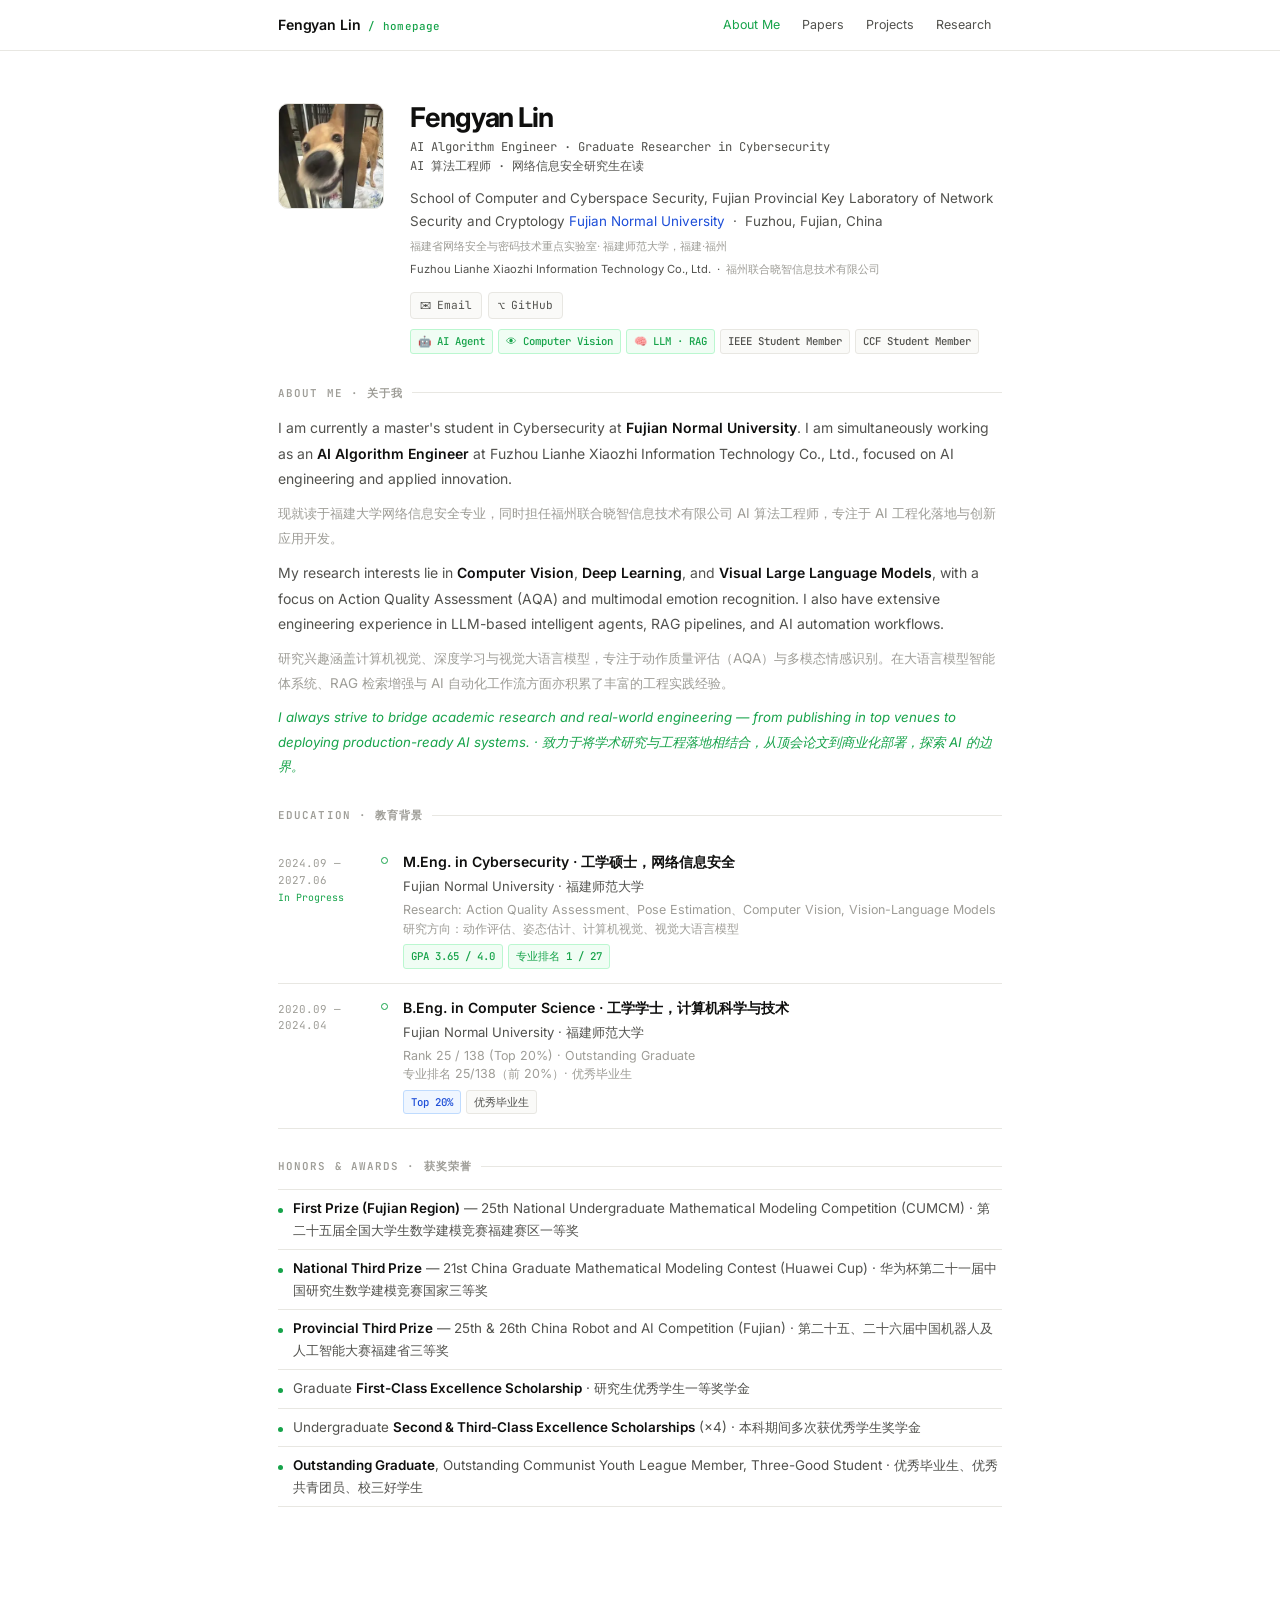
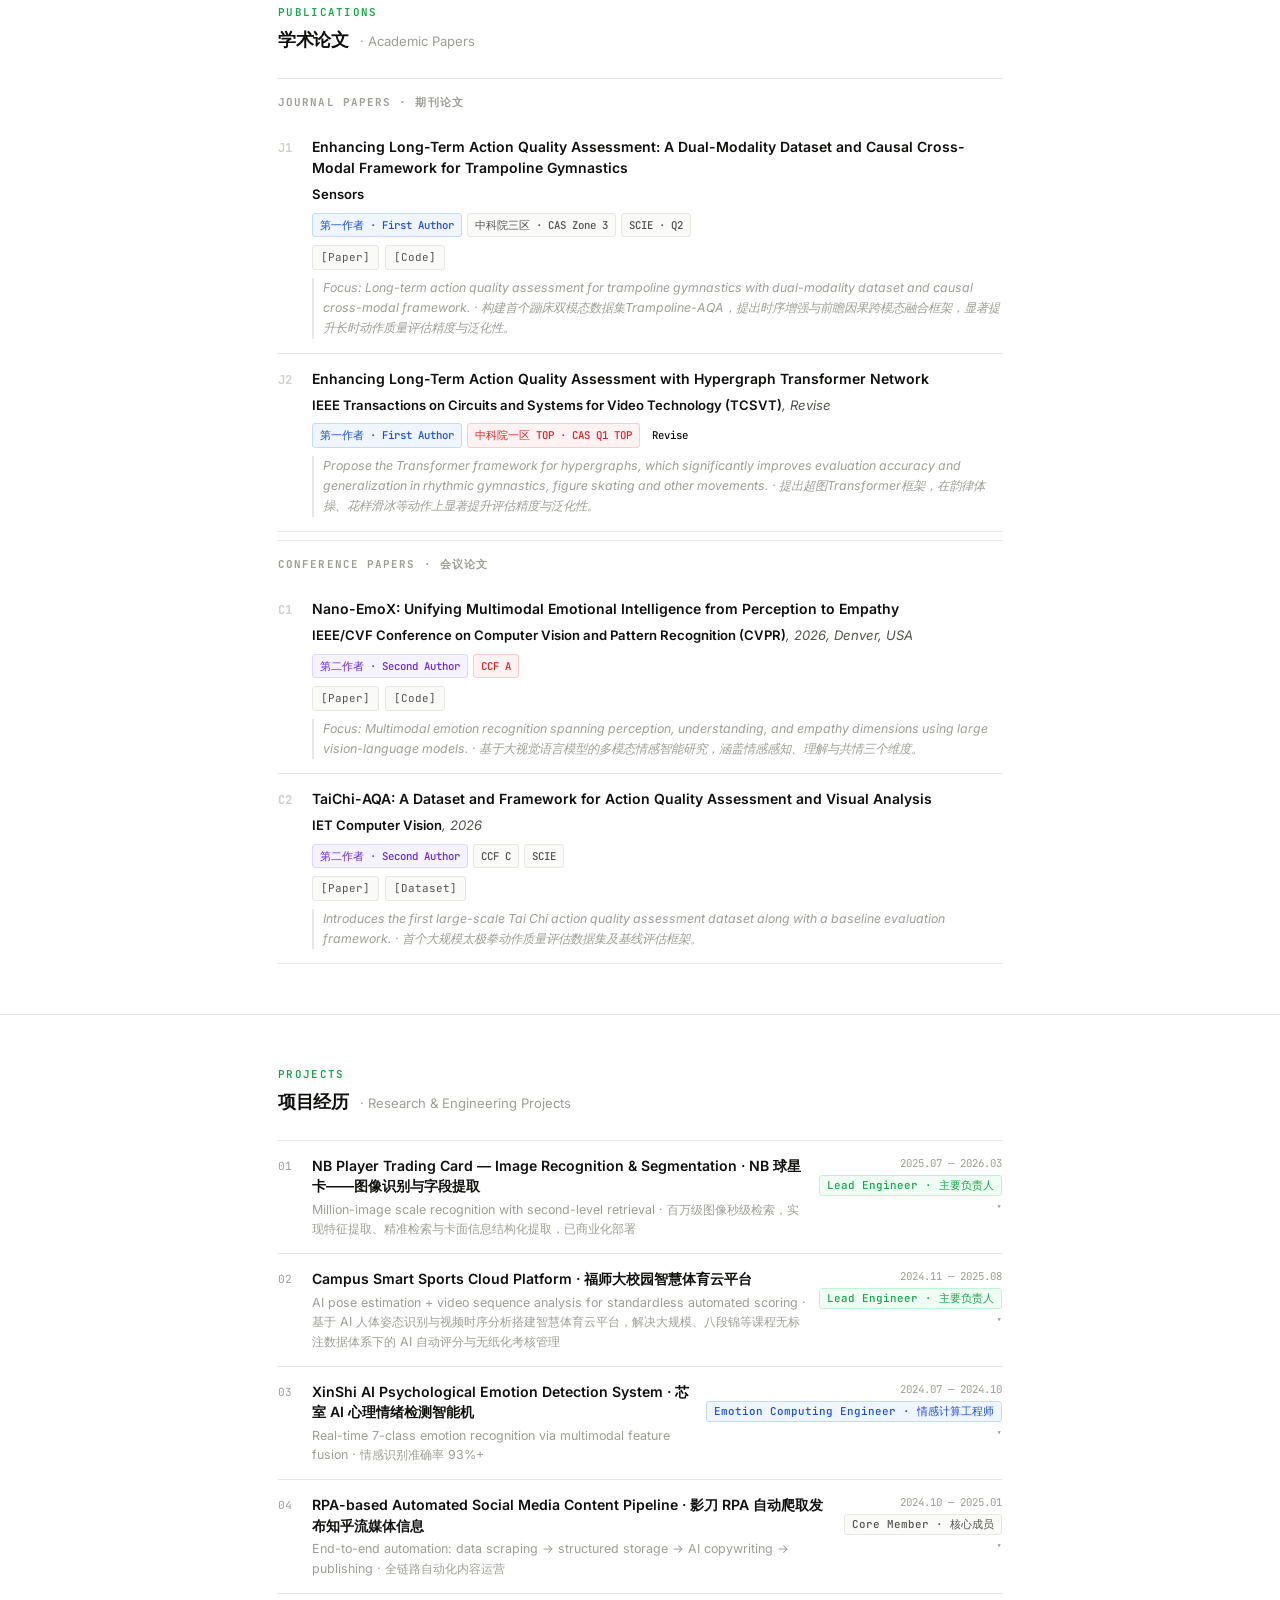
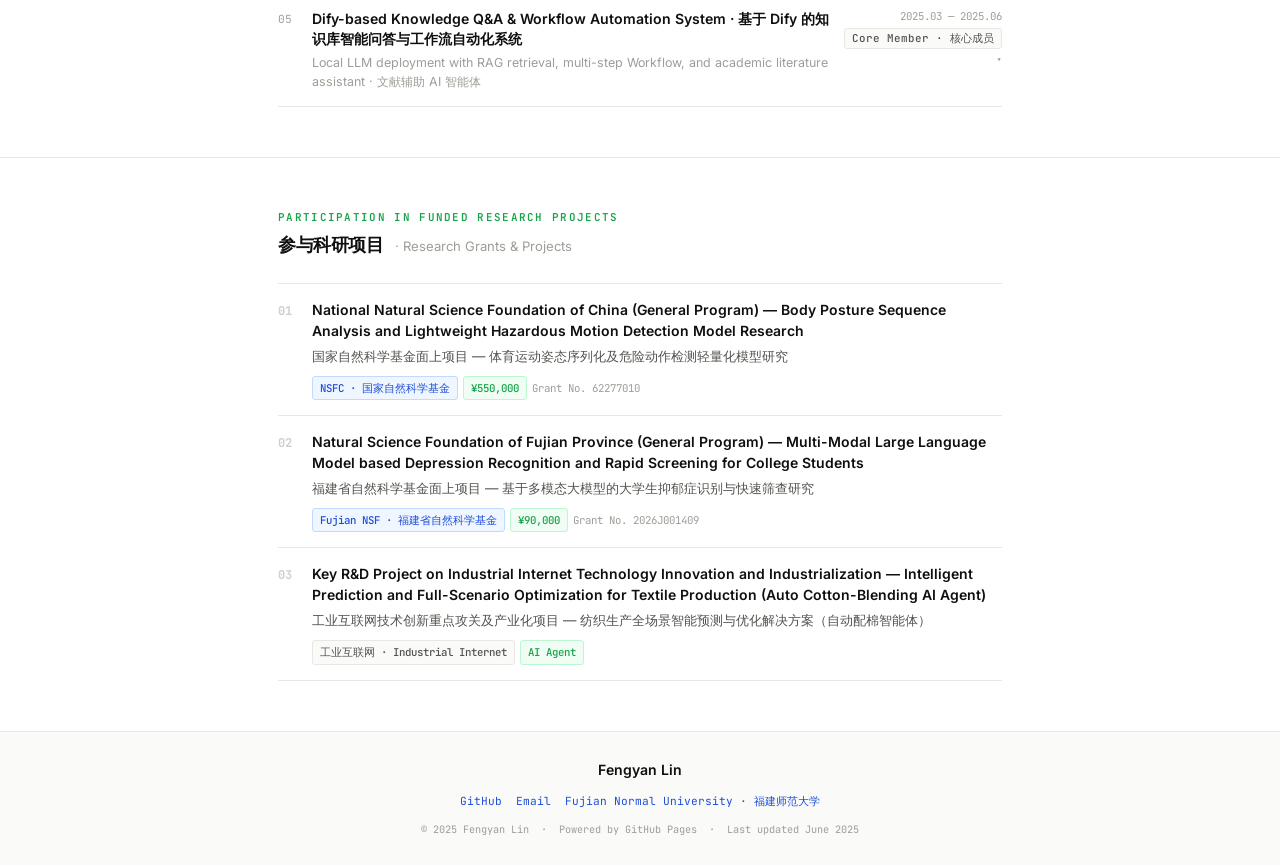
==== commit 1654e21d: "v4-5" ====
--- a/index.html
+++ b/index.html
@@ -451,6 +451,37 @@
   .fund-item{flex-direction:column;gap:5px}
   .edu-row{gap:10px}
   .edu-period{min-width:76px;font-size:.65rem}
+  .proj-trigger{
+    flex-wrap: nowrap; /* 取消换行，避免子元素乱序 */
+    flex-direction: column; /* 改为纵向排列，适配小屏 */
+    gap: 8px !important; /* 增加内部间距 */
+  }
+  .proj-t-main{
+    width: 100%; /* 占满宽度 */
+  }
+  .proj-t-title{
+    font-size: .82rem; /* 小屏缩小字体 */
+    white-space: normal; /* 强制换行 */
+    word-break: break-word; /* 长单词/中文换行 */
+  }
+  .proj-t-brief{
+    font-size: .74rem; /* 小屏缩小字体 */
+    color: var(--txt3);
+    white-space: normal;
+    word-break: break-word;
+  }
+  .proj-t-side{
+    flex-direction: row !important;
+    align-items: center !important;
+    gap: 10px !important;
+    margin-left: 0 !important; /* 取消左侧偏移 */
+    width: 100%; /* 占满宽度 */
+    justify-content: flex-start; /* 左对齐 */
+    padding-left: 0; /* 重置内边距 */
+  }
+  .proj-t-idx{
+    min-width: 20px; /* 缩小序号宽度 */
+  }
 }
 @media(max-width:420px){
   :root{--px:14px}
@@ -499,10 +530,10 @@
           AI 算法工程师 · 网络信息安全研究生在读
         </div>
         <div class="profile-affil">
-          School of Computer and Big Data,
-          <a href="https://www.fzu.edu.cn" target="_blank">Fujian Normal University</a>
+          School of Computer and Cyberspace Security, Fujian Provincial Key Laboratory of Network Security and Cryptology
+          <a href="https://www.fjnu.edu.cn/" target="_blank">Fujian Normal University</a>
           &nbsp;·&nbsp; Fuzhou, Fujian, China<br>
-          <small style="color:var(--txt3)">福建师范大学，福建·福州</small>
+          <small style="color:var(--txt3)">福建省网络安全与密码技术重点实验室·&nbsp福建师范大学，福建·福州</small>
           <br>
           <small>
             Fuzhou Lianhe Xiaozhi Information Technology Co., Ltd.
@@ -990,7 +1021,7 @@
         <button class="proj-trigger" onclick="toggleProj('p5')">
           <div class="proj-t-idx">05</div>
           <div class="proj-t-main">
-            <div class="proj-t-title">Dify-based Knowledge Q&amp;A &amp; Workflow Automation System · 基于 Dify 的知识库智能问答与工作流自动化系统</div>
+            <div class="proj-t-title">Dify-based Knowledge Q&A & Workflow Automation System · 基于 Dify 的知识库智能问答与工作流自动化系统</div>
             <div class="proj-t-brief">
               Local LLM deployment with RAG retrieval, multi-step Workflow, and academic literature assistant · 文献辅助 AI 智能体
             </div>
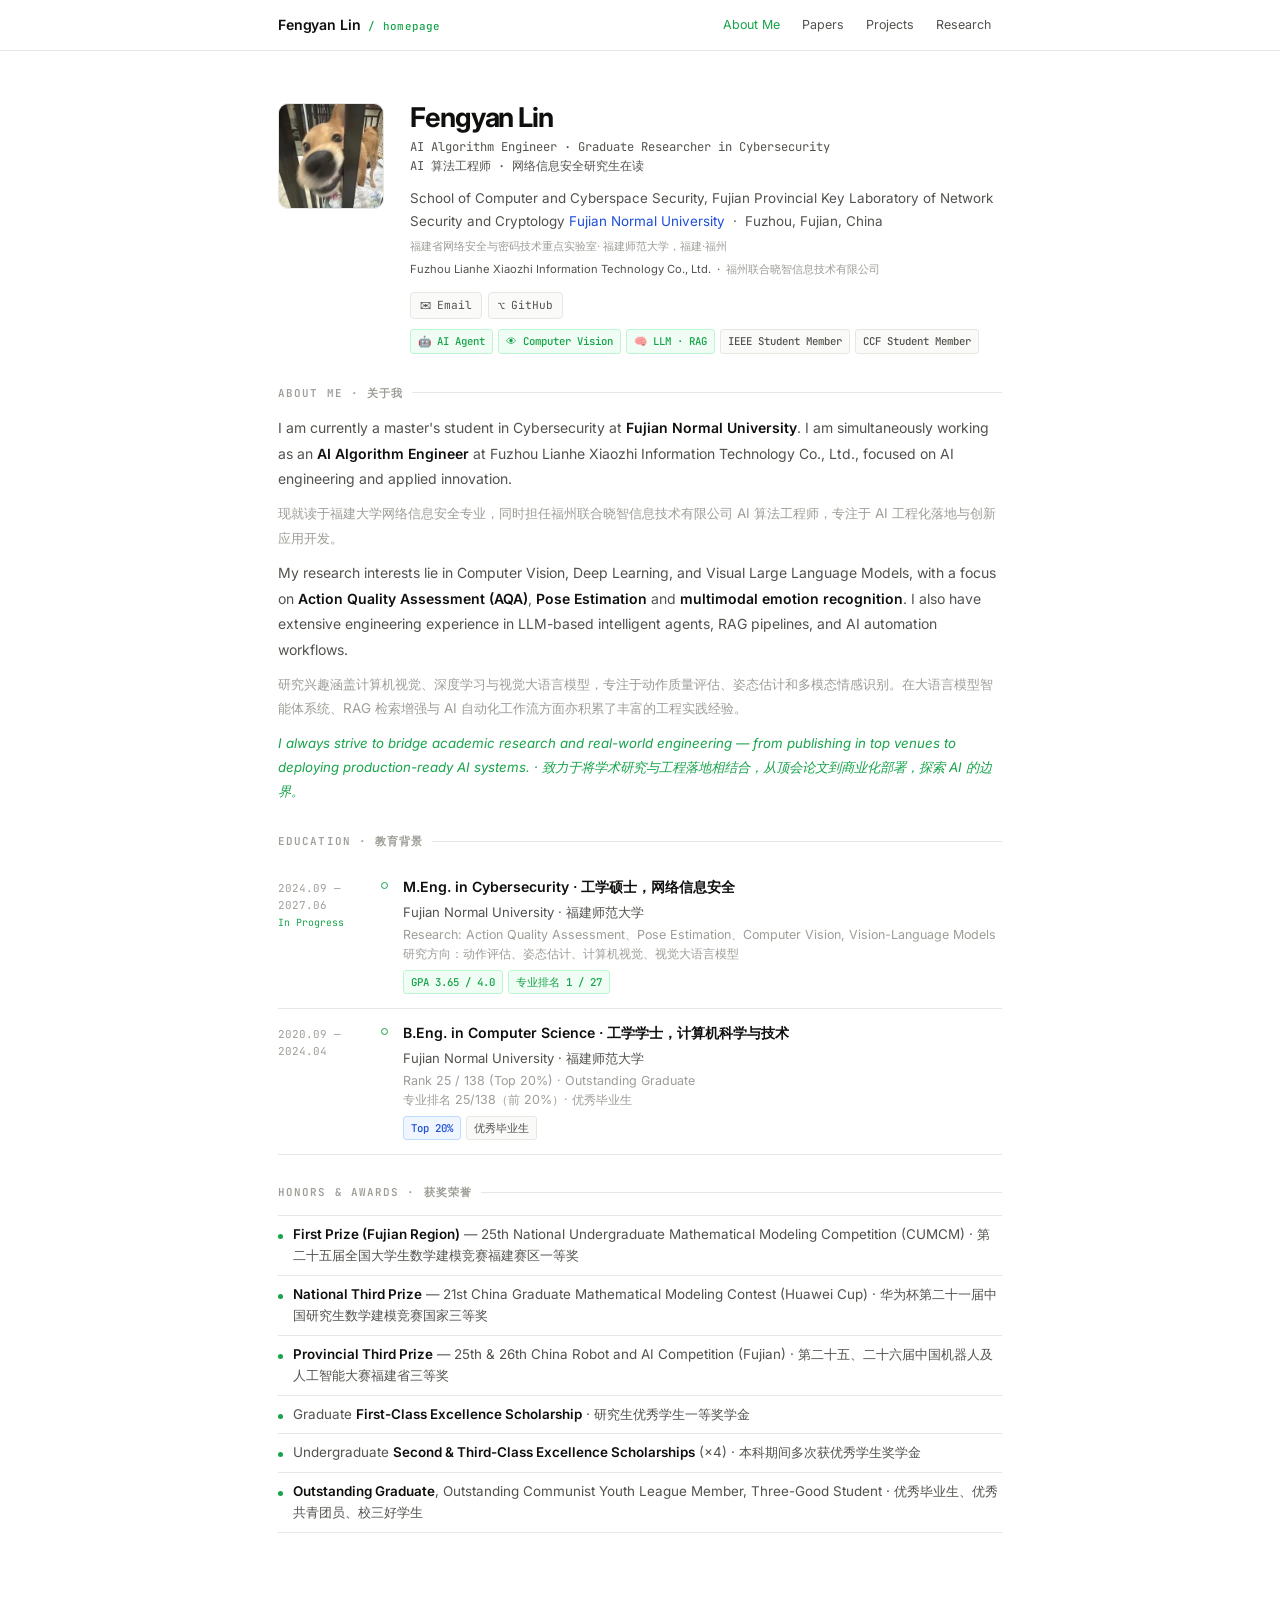
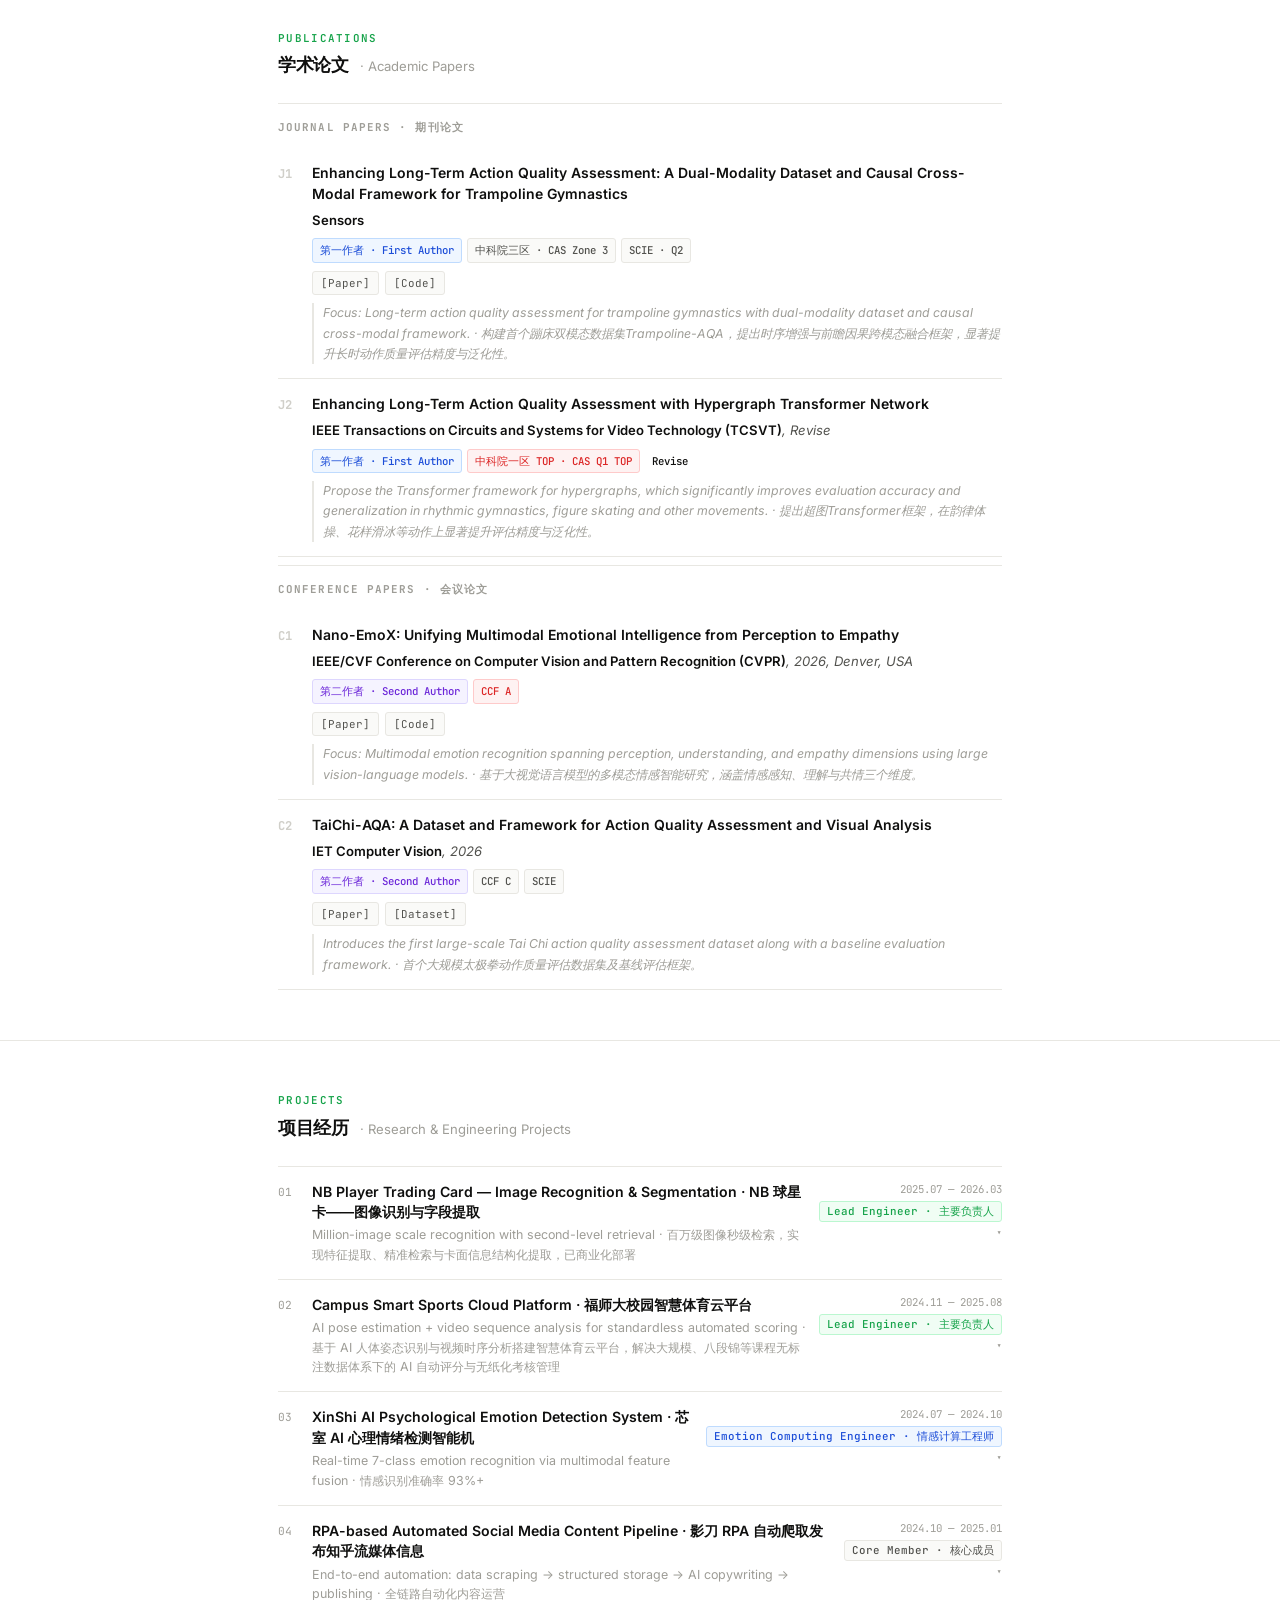
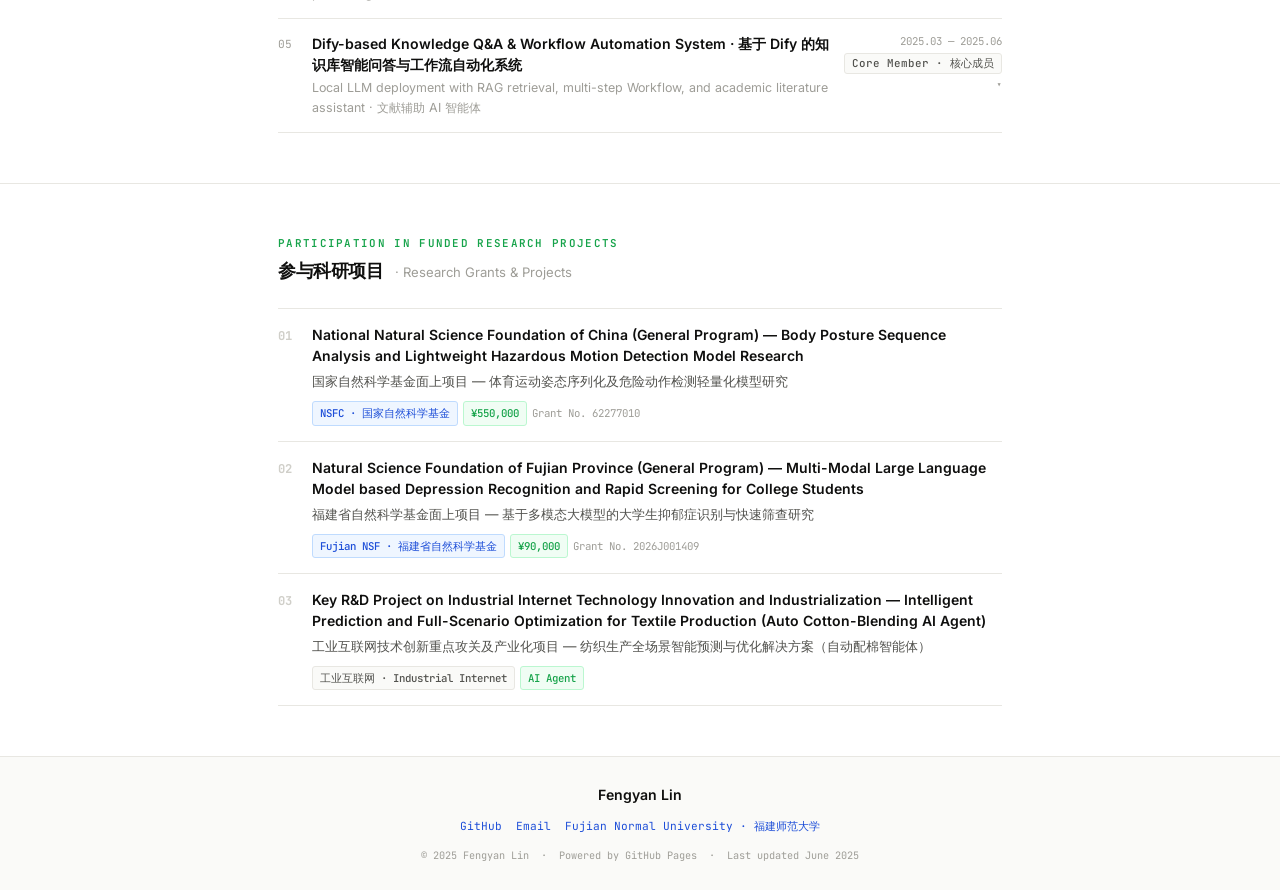
==== commit 751b5a2c: "v4-6" ====
--- a/index.html
+++ b/index.html
@@ -572,13 +572,13 @@
       现就读于福建大学网络信息安全专业，同时担任福州联合晓智信息技术有限公司 AI 算法工程师，专注于 AI 工程化落地与创新应用开发。
     </p>
     <p class="bio-p" style="margin-top:10px">
-      My research interests lie in <strong>Computer Vision</strong>, <strong>Deep Learning</strong>, and
-      <strong>Visual Large Language Models</strong>, with a focus on Action Quality Assessment (AQA) and
-      multimodal emotion recognition. I also have extensive engineering experience in LLM-based intelligent agents,
+      My research interests lie in Computer Vision, Deep Learning, and
+      Visual Large Language Models, with a focus on <strong>Action Quality Assessment (AQA)</strong>,<strong> Pose Estimation</strong> and
+      <strong>multimodal emotion recognition</strong>. I also have extensive engineering experience in LLM-based intelligent agents,
       RAG pipelines, and AI automation workflows.
     </p>
     <p class="bio-p zh">
-      研究兴趣涵盖计算机视觉、深度学习与视觉大语言模型，专注于动作质量评估（AQA）与多模态情感识别。在大语言模型智能体系统、RAG 检索增强与 AI 自动化工作流方面亦积累了丰富的工程实践经验。
+      研究兴趣涵盖计算机视觉、深度学习与视觉大语言模型，专注于动作质量评估、姿态估计和多模态情感识别。在大语言模型智能体系统、RAG 检索增强与 AI 自动化工作流方面亦积累了丰富的工程实践经验。
     </p>
     <p class="bio-p accent">
       I always strive to bridge academic research and real-world engineering —
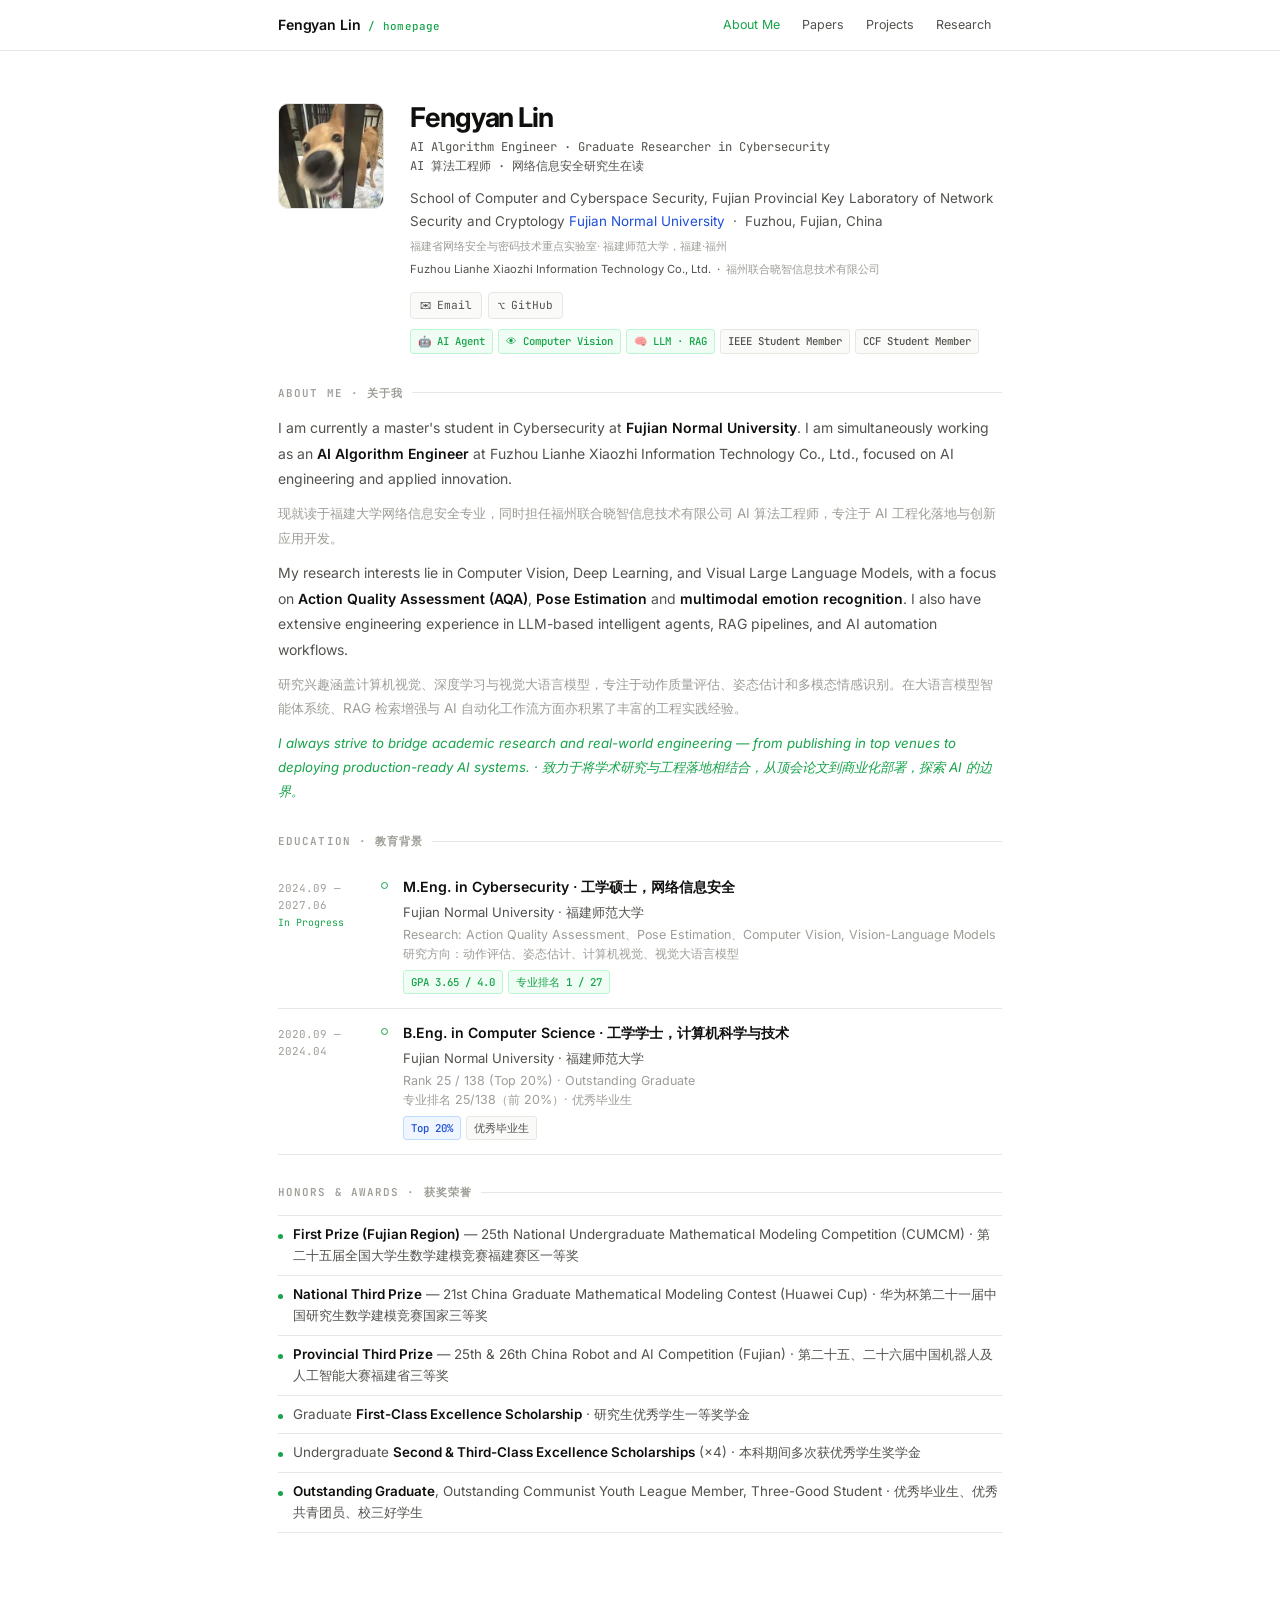
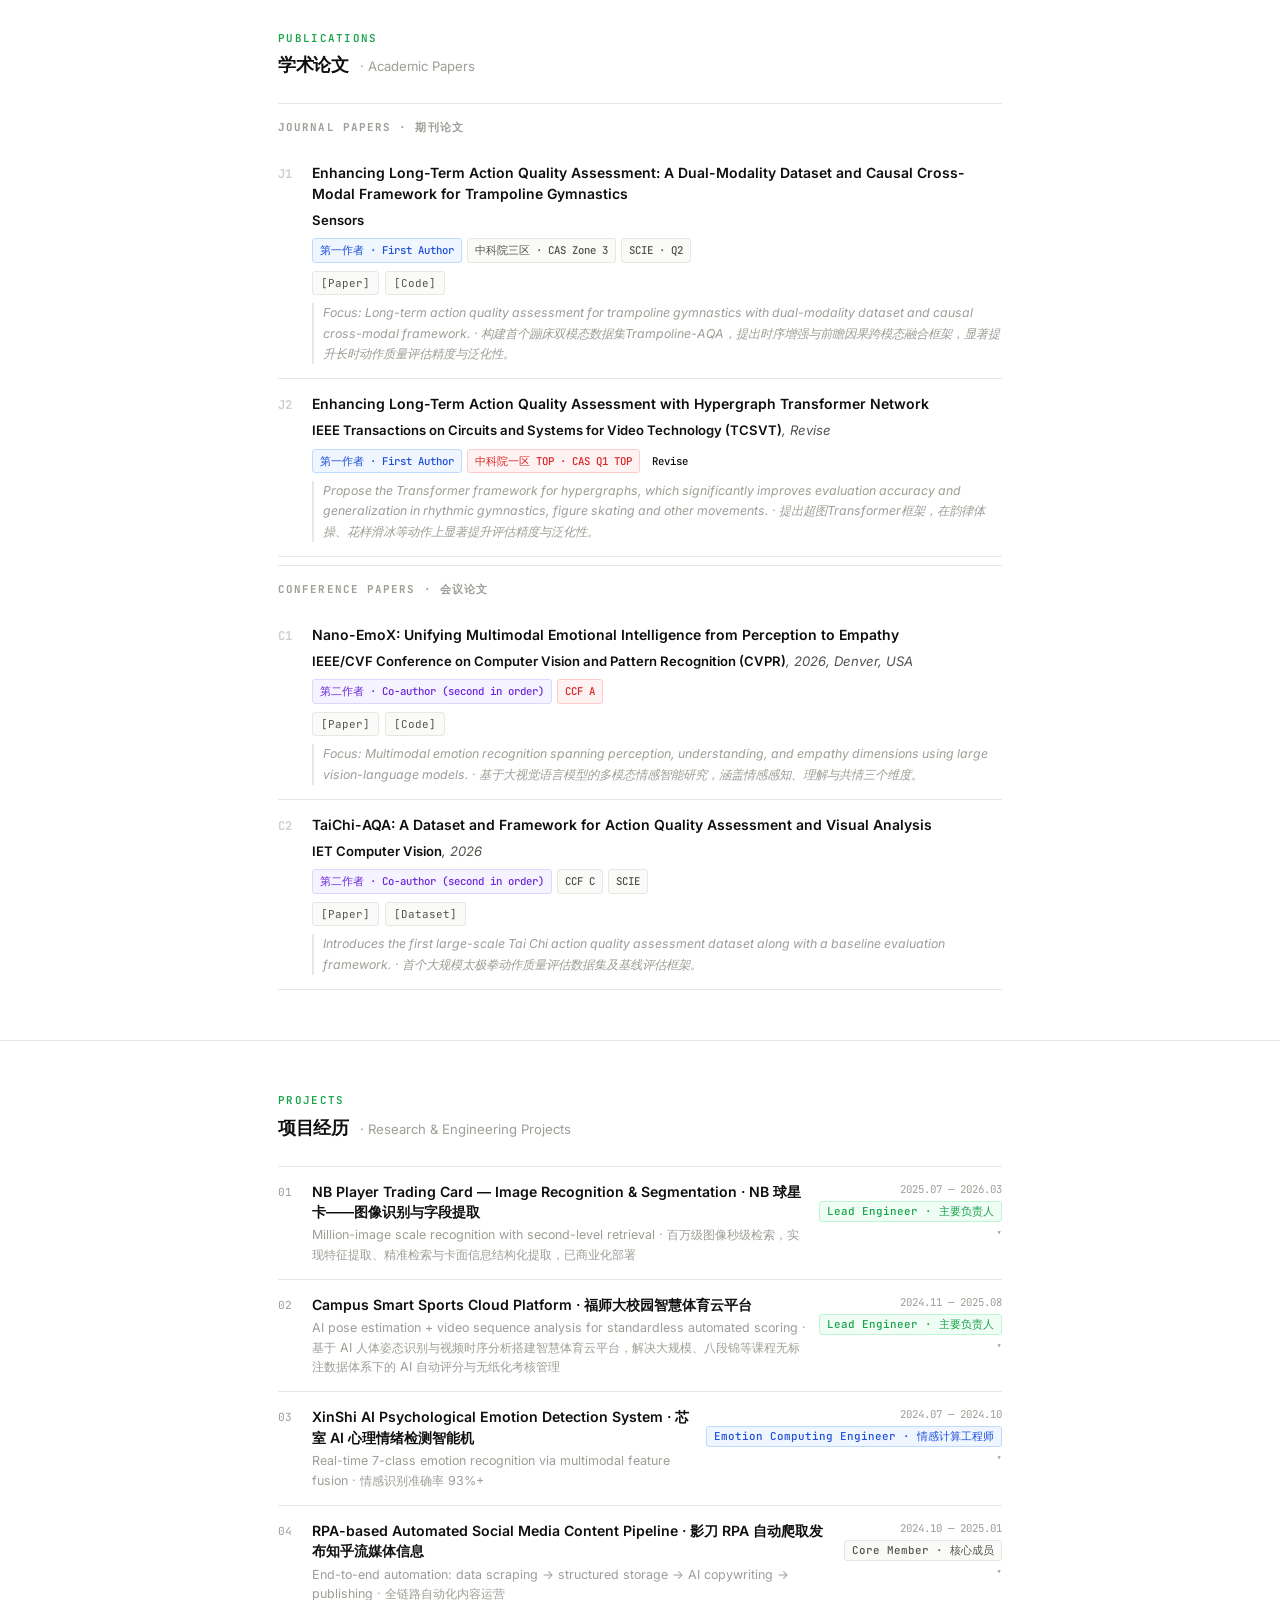
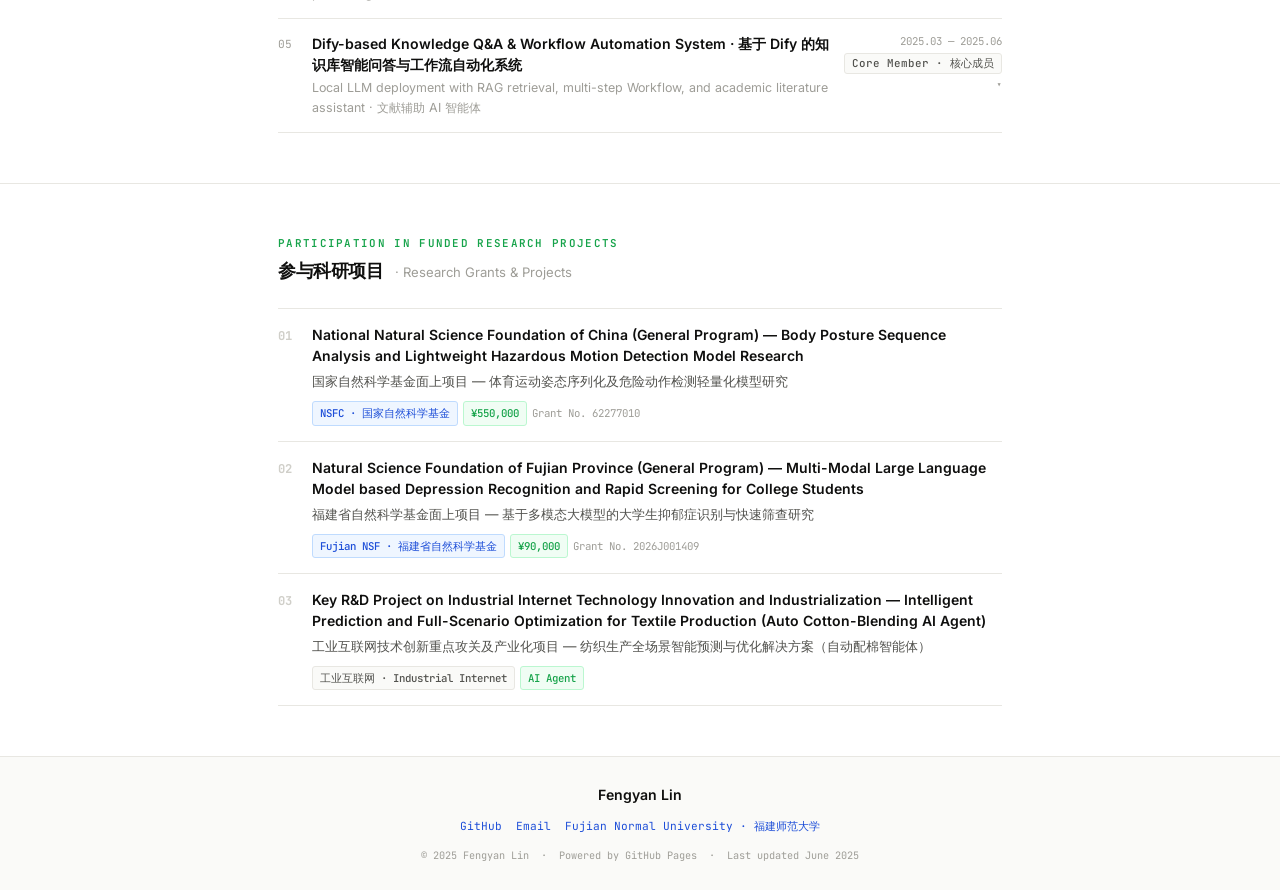
==== commit 869ca4c4: "v4-7" ====
--- a/index.html
+++ b/index.html
@@ -724,7 +724,7 @@
           <b>IEEE/CVF Conference on Computer Vision and Pattern Recognition (CVPR)</b>, 2026, Denver, USA
         </div>
         <div class="pub-bds">
-          <span class="bd bd-p">第二作者 · Second Author</span>
+          <span class="bd bd-p">第二作者 · Co-author (second in order)</span>
           <span class="bd bd-r">CCF A </span>
         </div>
         <div class="pub-links">
@@ -749,7 +749,7 @@
           <b>IET Computer Vision</b>, 2026
         </div>
         <div class="pub-bds">
-          <span class="bd bd-p">第二作者 · Second Author</span>
+          <span class="bd bd-p">第二作者 · Co-author (second in order)</span>
           <span class="bd bd-n">CCF C</span>
           <span class="bd bd-n">SCIE</span>
         </div>
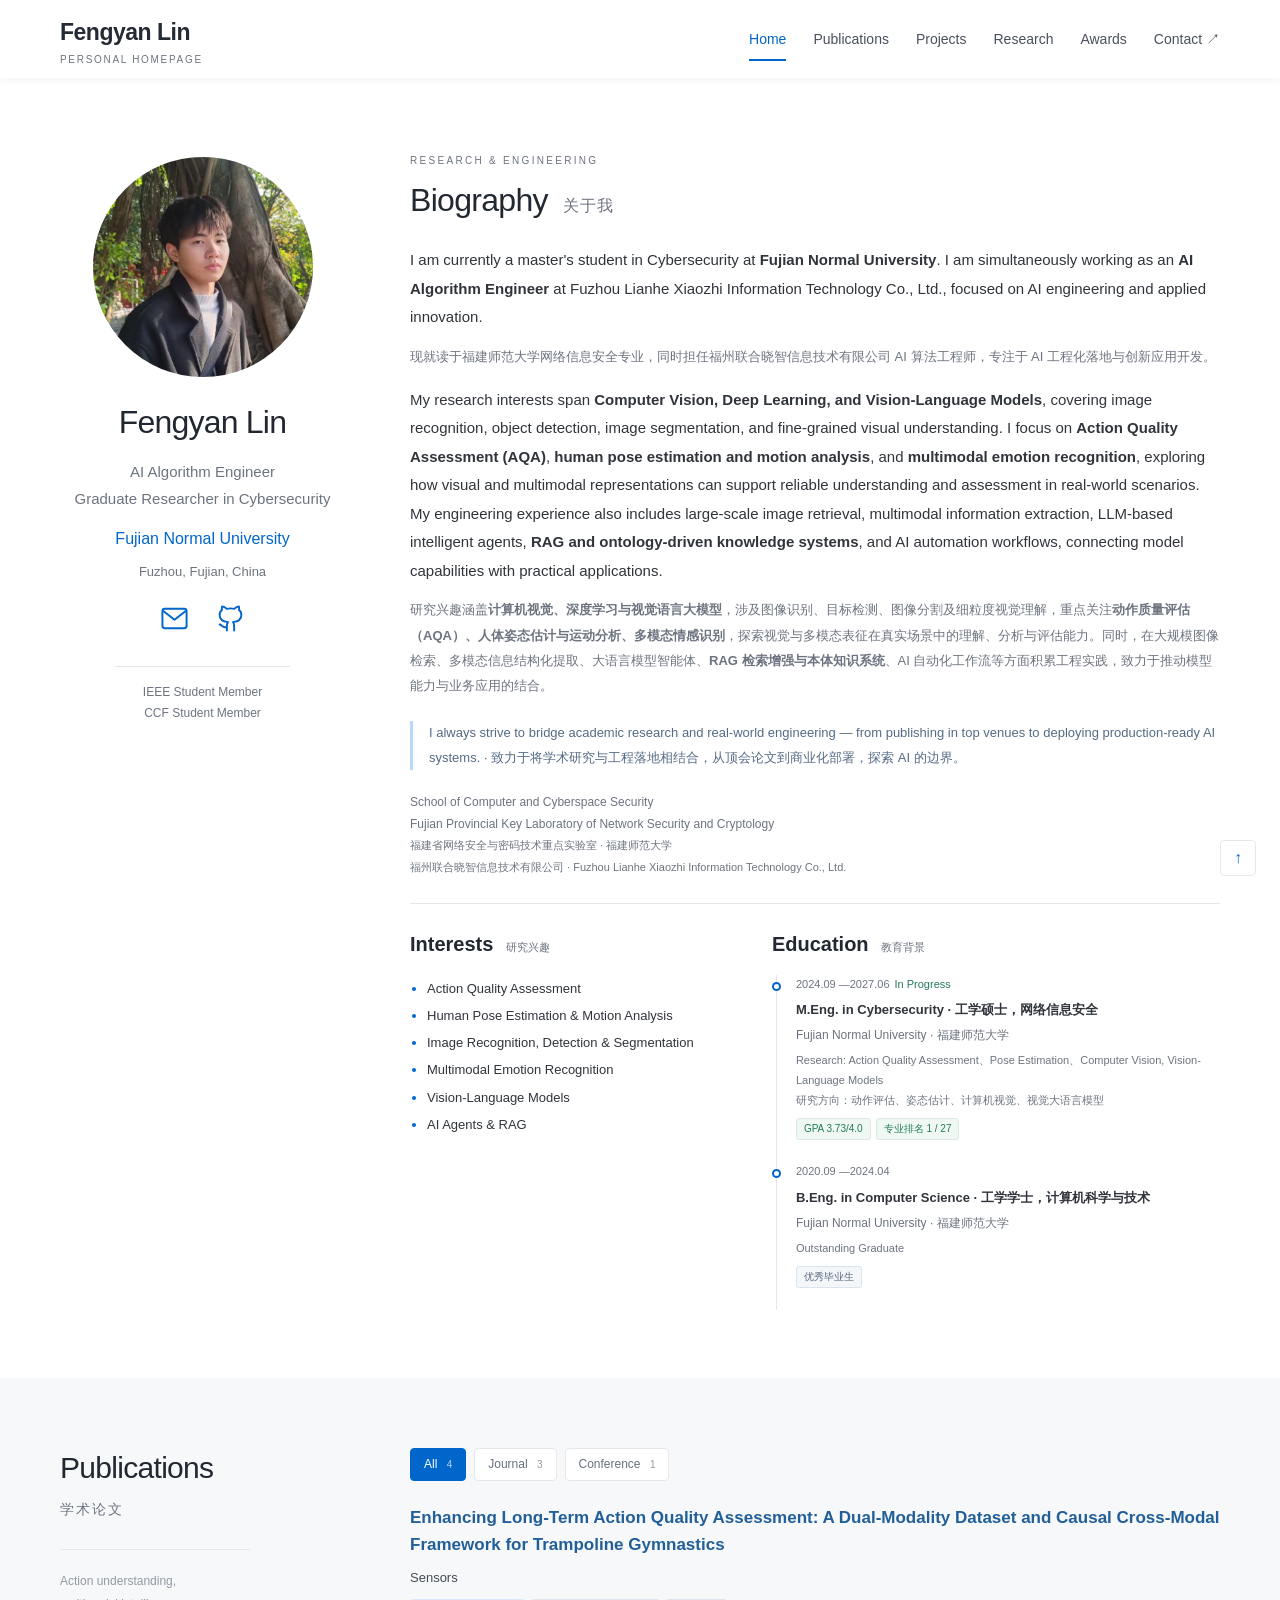
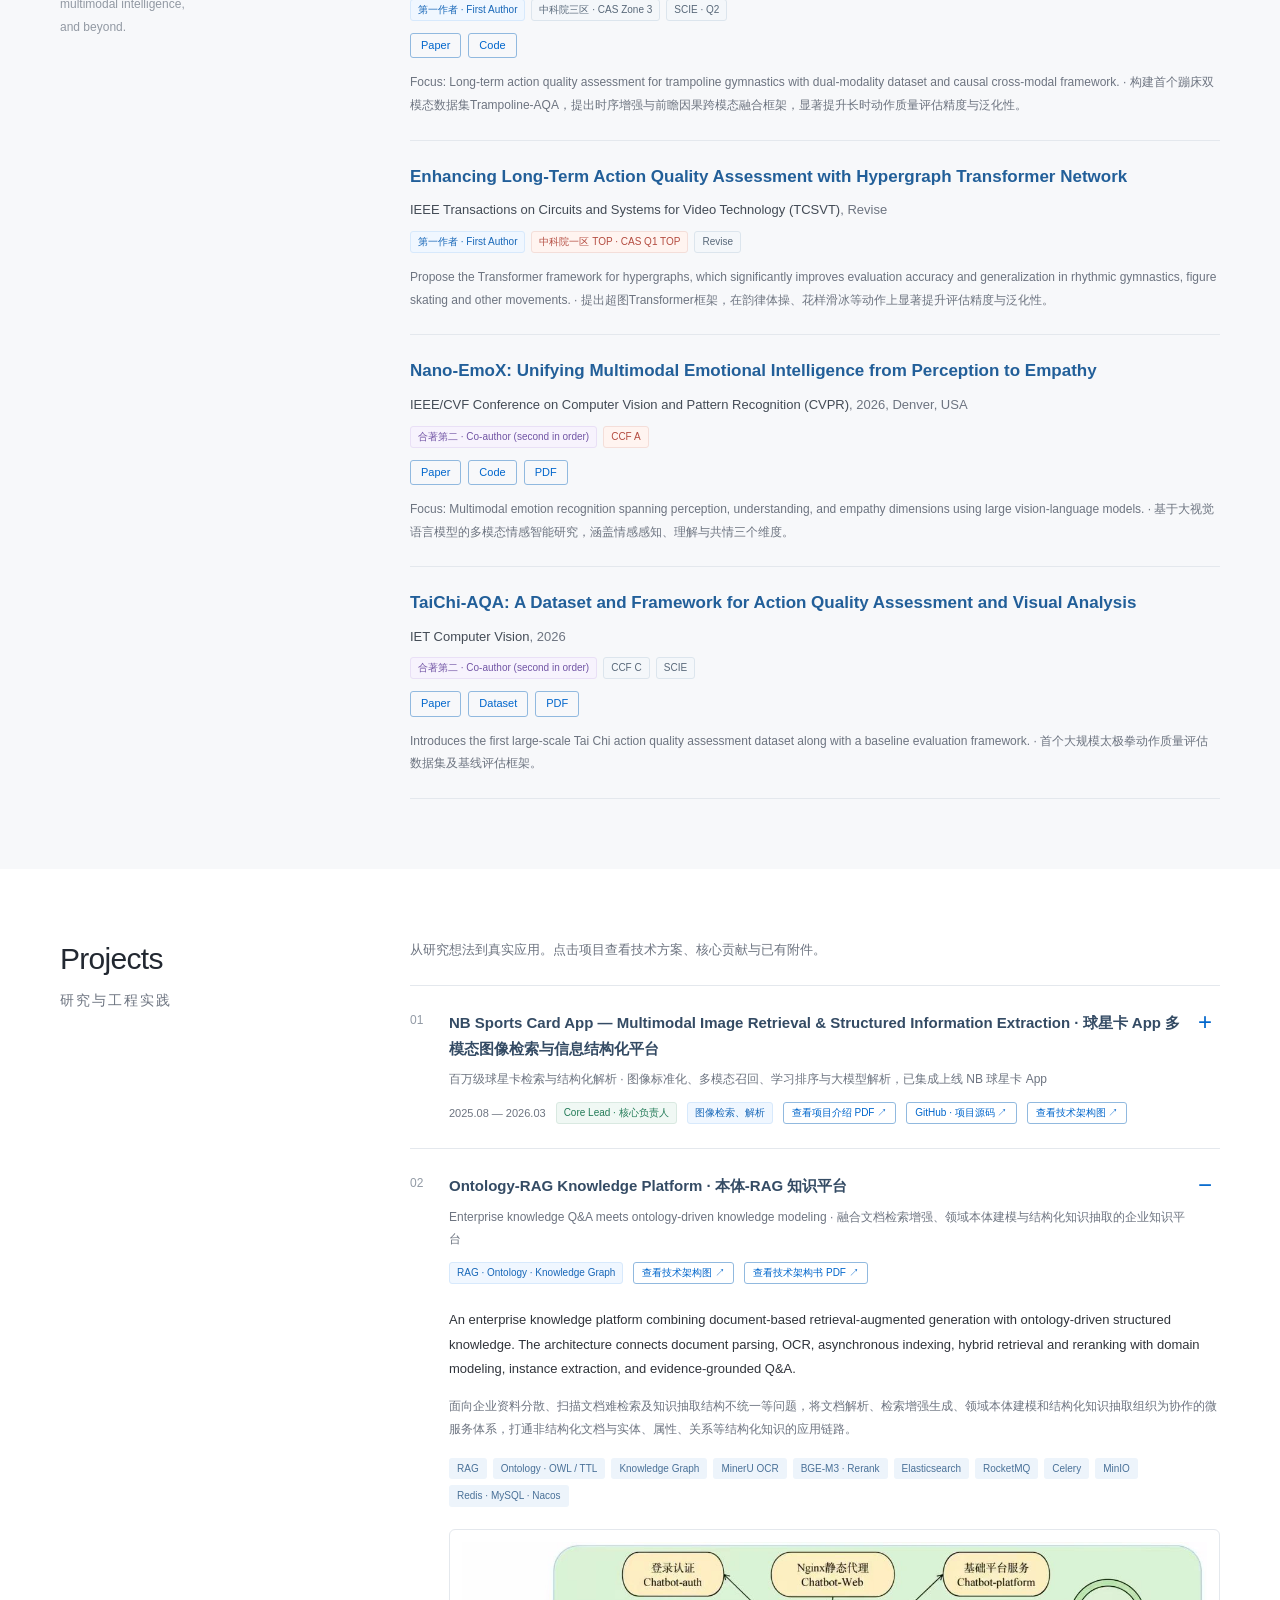
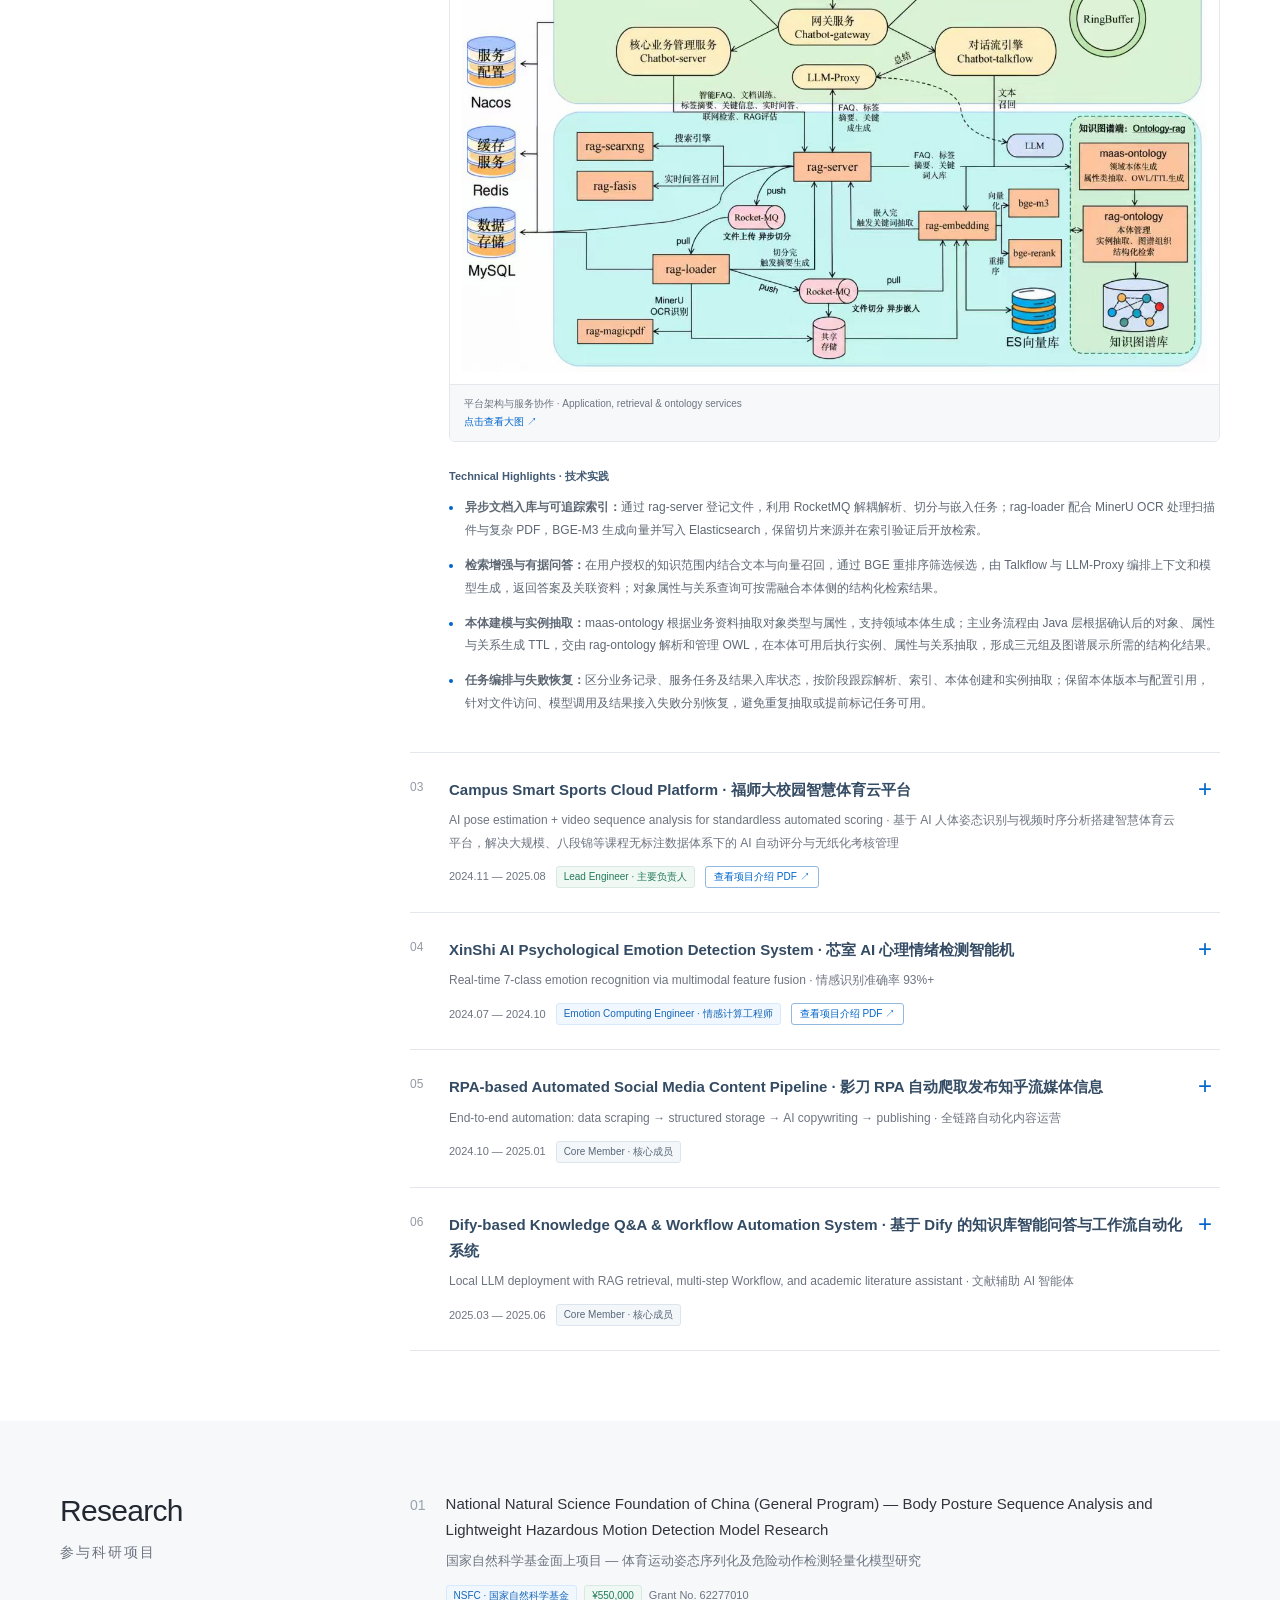
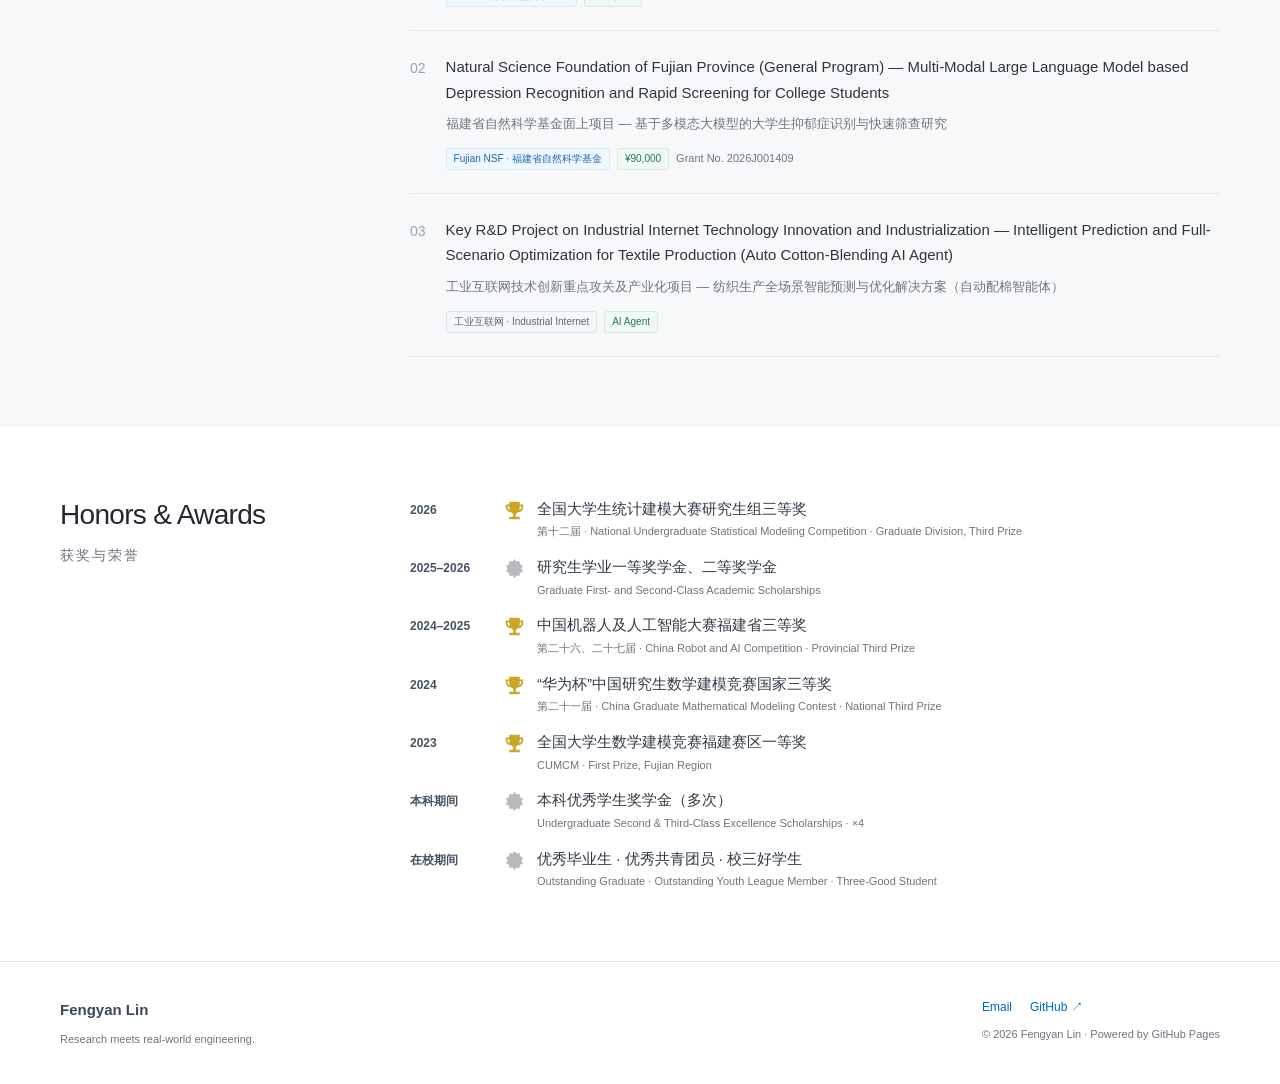
==== commit 905c060f: "Redesign academic homepage and migrate profile, projects, and honors" ====
--- a/index.html
+++ b/index.html
@@ -1,1212 +1,414 @@
 <!DOCTYPE html>
-<html lang="zh-CN">
-<head>
-<meta charset="UTF-8">
-<meta name="viewport" content="width=device-width, initial-scale=1.0">
-<meta name="description" content="Fengyan Lin — AI Research Engineer, Fujian Normal University">
-<title>Fengyan Lin | 个人主页 · Homepage</title>
-<link rel="preconnect" href="https://fonts.googleapis.com">
-<link rel="preconnect" href="https://fonts.gstatic.com" crossorigin>
-<link href="https://fonts.googleapis.com/css2?family=JetBrains+Mono:ital,wght@0,400;0,500;0,600;0,700;1,400&family=Inter:ital,wght@0,400;0,500;0,600;0,700;1,400&display=swap" rel="stylesheet">
-<style>
-/* ══════════════════════════════════════════════════
-   RESET
-══════════════════════════════════════════════════ */
-*,*::before,*::after{margin:0;padding:0;box-sizing:border-box}
-html{scroll-behavior:smooth}
-img{max-width:100%;height:auto;display:block}
-a{color:inherit;text-decoration:none}
-ul{list-style:none}
-button{font-family:inherit}
-
-/* ══════════════════════════════════════════════════
-   DESIGN TOKENS
-══════════════════════════════════════════════════ */
-:root{
-  --bg:        #ffffff;
-  --bg2:       #fafaf8;
-  --border:    #e8e7e2;
-  --border2:   #d0cfc9;
-  --txt:       #0f0f0e;
-  --txt2:      #52524e;
-  --txt3:      #9e9d97;
-  --green:     #16a34a;
-  --gbg:       #f0fdf4;
-  --gbd:       #bbf7d0;
-  --blue:      #1d4ed8;
-  --bbg:       #eff6ff;
-  --bbd:       #bfdbfe;
-  --red:       #dc2626;
-  --rbg:       #fef2f2;
-  --rbd:       #fecaca;
-  --amber:     #b45309;
-  --abg:       #fffbeb;
-  --abd:       #fde68a;
-  --purple:    #6d28d9;
-  --pbg:       #f5f3ff;
-  --pbd:       #ddd6fe;
-  --sans:      'Inter',-apple-system,BlinkMacSystemFont,'Segoe UI',sans-serif;
-  --mono:      'JetBrains Mono','Fira Code','Consolas',monospace;
-  --max:       780px;
-  --px:        28px;
-}
-
-/* ══════════════════════════════════════════════════
-   BASE
-══════════════════════════════════════════════════ */
-body{
-  font-family:var(--sans);
-  background:var(--bg);
-  color:var(--txt);
-  line-height:1.72;
-  -webkit-font-smoothing:antialiased;
-}
-::-webkit-scrollbar{width:3px}
-::-webkit-scrollbar-thumb{background:var(--border2);border-radius:2px}
-.wrap{max-width:var(--max);margin:0 auto;padding:0 var(--px)}
-
-/* ══════════════════════════════════════════════════
-   NAV
-══════════════════════════════════════════════════ */
-#nav{
-  position:sticky;top:0;z-index:100;
-  background:rgba(255,255,255,.94);
-  backdrop-filter:blur(18px);
-  -webkit-backdrop-filter:blur(18px);
-  border-bottom:1px solid var(--border);
-}
-.nav-inner{
-  max-width:var(--max);margin:0 auto;padding:0 var(--px);
-  height:50px;display:flex;align-items:center;justify-content:space-between;
-}
-.nav-brand{
-  display:flex;align-items:baseline;gap:8px;
-  font-size:.88rem;font-weight:600;color:var(--txt);letter-spacing:-.01em;
-}
-.nav-brand-sub{
-  font-family:var(--mono);font-size:.68rem;
-  color:var(--green);font-weight:500;letter-spacing:.02em;
-}
-.nav-menu{display:flex;align-items:center;gap:0}
-.nav-menu a{
-  font-size:.78rem;color:var(--txt2);
-  padding:5px 11px;border-radius:5px;
-  transition:color .14s,background .14s;
-  white-space:nowrap;
-}
-.nav-menu a:hover{color:var(--txt);background:#f2f1ed}
-.nav-menu a.active{color:var(--green)}
-.hamburger{
-  display:none;flex-direction:column;gap:5px;
-  background:none;border:none;cursor:pointer;padding:5px;
-}
-.hamburger span{
-  display:block;width:19px;height:1.5px;
-  background:var(--txt);border-radius:1px;transition:.22s;
-}
-.hamburger.open span:nth-child(1){transform:translateY(6.5px) rotate(45deg)}
-.hamburger.open span:nth-child(2){opacity:0;transform:scaleX(0)}
-.hamburger.open span:nth-child(3){transform:translateY(-6.5px) rotate(-45deg)}
-
-/* ══════════════════════════════════════════════════
-   SECTION SHELL
-══════════════════════════════════════════════════ */
-.sec{padding:50px 0}
-.sec+.sec{border-top:1px solid var(--border)}
-.sec-label{
-  font-family:var(--mono);font-size:.68rem;color:var(--green);
-  font-weight:600;letter-spacing:.12em;text-transform:uppercase;
-  margin-bottom:3px;
-}
-.sec-title{
-  font-size:1.12rem;font-weight:700;letter-spacing:-.025em;color:var(--txt);
-  margin-bottom:22px;
-}
-.sec-title span{
-  font-size:.82rem;font-weight:400;color:var(--txt3);
-  margin-left:8px;letter-spacing:0;
-}
-
-/* ══════════════════════════════════════════════════
-   BADGE SYSTEM
-══════════════════════════════════════════════════ */
-.bd{
-  display:inline-flex;align-items:center;
-  font-family:var(--mono);font-size:.67rem;font-weight:500;
-  padding:2px 7px;border-radius:3px;white-space:nowrap;
-}
-.bd-g  {background:var(--gbg);color:var(--green);border:1px solid var(--gbd)}
-.bd-b  {background:var(--bbg);color:var(--blue);border:1px solid var(--bbd)}
-.bd-r  {background:var(--rbg);color:var(--red);border:1px solid var(--rbd)}
-.bd-a  {background:var(--abg);color:var(--amber);border:1px solid var(--abd)}
-.bd-p  {background:var(--pbg);color:var(--purple);border:1px solid var(--pbd)}
-.bd-n  {background:var(--bg2);color:var(--txt2);border:1px solid var(--border)}
-
-/* ══════════════════════════════════════════════════
-   ABOUT — PROFILE HEADER
-══════════════════════════════════════════════════ */
-#about{padding:52px 0 46px}
-.profile-row{
-  display:flex;gap:26px;align-items:flex-start;
-  margin-bottom:30px;
-}
-.avatar-wrap{
-  flex-shrink:0;width:106px;height:106px;border-radius:10px;
-  border:1px solid var(--border);overflow:hidden;
-  background:linear-gradient(135deg,var(--gbg),var(--bbg));
-  display:flex;align-items:center;justify-content:center;
-  font-size:2.8rem;
-}
-.avatar-wrap img{width:100%;height:100%;object-fit:cover}
-.profile-meta{}
-.profile-name{
-  font-size:1.7rem;font-weight:700;letter-spacing:-.04em;
-  line-height:1.1;margin-bottom:5px;
-}
-.profile-name-zh{
-  font-size:1rem;font-weight:400;color:var(--txt2);margin-left:5px;
-}
-.profile-role{
-  font-family:var(--mono);font-size:.76rem;color:var(--txt2);
-  margin-bottom:10px;line-height:1.6;
-}
-.profile-affil{
-  font-size:.84rem;color:var(--txt2);line-height:1.75;
-  margin-bottom:11px;
-}
-.profile-affil a{
-  color:var(--blue);border-bottom:1px solid transparent;
-  transition:border-color .14s;
-}
-.profile-affil a:hover{border-bottom-color:var(--blue)}
-.plinks{display:flex;flex-wrap:wrap;gap:6px;margin-bottom:10px}
-.plink{
-  display:inline-flex;align-items:center;gap:5px;
-  font-family:var(--mono);font-size:.7rem;
-  padding:3px 9px;border-radius:4px;
-  border:1px solid var(--border);color:var(--txt2);
-  background:var(--bg2);transition:.13s;
-}
-.plink:hover{border-color:var(--border2);color:var(--txt)}
-.plink.gl:hover{border-color:var(--gbd);color:var(--green);background:var(--gbg)}
-.ptags{display:flex;flex-wrap:wrap;gap:5px}
-
-/* ══════════════════════════════════════════════════
-   ABOUT — BIO
-══════════════════════════════════════════════════ */
-.block-head{
-  font-family:var(--mono);font-size:.68rem;color:var(--txt3);
-  font-weight:600;letter-spacing:.1em;text-transform:uppercase;
-  display:flex;align-items:center;gap:9px;
-  margin-bottom:13px;margin-top:28px;
-}
-.block-head::after{content:'';flex:1;height:1px;background:var(--border)}
-.bio-p{
-  font-size:.875rem;color:var(--txt2);
-  line-height:1.83;margin-bottom:9px;
-}
-.bio-p.zh{font-size:.84rem;color:var(--txt3);margin-bottom:0}
-.bio-p.accent{
-  color:var(--green);font-style:italic;font-size:.83rem;
-  margin-top:10px;
-}
-.bio-p strong{color:var(--txt);font-weight:600}
-
-/* ══════════════════════════════════════════════════
-   ABOUT — EDUCATION TIMELINE
-══════════════════════════════════════════════════ */
-.edu-row{
-  display:flex;align-items:flex-start;gap:15px;
-  padding:14px 0;border-bottom:1px solid var(--border);
-}
-.edu-row:first-of-type{border-top:1px solid var(--border)}
-.edu-period{
-  font-family:var(--mono);font-size:.68rem;color:var(--txt3);
-  min-width:88px;flex-shrink:0;padding-top:3px;line-height:1.55;
-}
-.edu-pip{
-  width:7px;height:7px;border-radius:50%;
-  border:1.5px solid var(--green);background:var(--bg);
-  margin-top:5px;flex-shrink:0;
-}
-.edu-body{}
-.edu-title{font-size:.88rem;font-weight:600;line-height:1.45;margin-bottom:3px}
-.edu-sub  {font-size:.82rem;color:var(--txt2);margin-bottom:3px}
-.edu-note {font-size:.78rem;color:var(--txt3);margin-bottom:6px;line-height:1.5}
-.edu-bds  {display:flex;flex-wrap:wrap;gap:5px}
-
-/* ══════════════════════════════════════════════════
-   AWARDS — inline compact list
-══════════════════════════════════════════════════ */
-.aw-list{display:flex;flex-direction:column;gap:0}
-.aw-row{
-  display:flex;gap:10px;align-items:baseline;
-  padding:8px 0;border-bottom:1px solid var(--border);
-  font-size:.84rem;color:var(--txt2);line-height:1.6;
-}
-.aw-row:first-child{border-top:1px solid var(--border)}
-.aw-dot{
-  width:5px;height:5px;border-radius:50%;background:var(--green);
-  margin-top:8px;flex-shrink:0;
-}
-.aw-row strong{color:var(--txt);font-weight:600}
-
-/* ══════════════════════════════════════════════════
-   PAPERS — academic list
-══════════════════════════════════════════════════ */
-.pub-group-head{
-  font-family:var(--mono);font-size:.68rem;font-weight:700;
-  color:var(--txt3);letter-spacing:.1em;text-transform:uppercase;
-  padding:14px 0 11px;
-  border-top:1px solid var(--border);
-  margin-top:8px;
-}
-.pub-group-head:first-of-type{border-top:none;margin-top:0;padding-top:0}
-.pub-item{
-  display:flex;gap:12px;
-  padding:14px 0;border-bottom:1px solid var(--border);
-}
-.pub-num{
-  font-family:var(--mono);font-size:.76rem;color:var(--border2);
-  font-weight:700;min-width:22px;flex-shrink:0;padding-top:2px;
-}
-.pub-body{}
-.pub-title{
-  font-size:.875rem;font-weight:600;line-height:1.5;
-  color:var(--txt);margin-bottom:6px;
-}
-.pub-title a{transition:.14s}
-.pub-title a:hover{color:var(--green)}
-.pub-authors{
-  font-size:.82rem;color:var(--txt2);
-  line-height:1.65;margin-bottom:5px;
-}
-.pub-authors strong{
-  color:var(--txt);font-weight:600;
-  text-decoration:underline;text-underline-offset:2px;
-  text-decoration-color:var(--border2);
-}
-.pub-venue{
-  font-size:.82rem;color:var(--txt2);
-  font-style:italic;margin-bottom:8px;line-height:1.55;
-}
-.pub-venue b{font-style:normal;color:var(--txt);font-weight:600}
-.pub-bds{display:flex;flex-wrap:wrap;gap:5px;margin-bottom:8px}
-.pub-links{display:flex;flex-wrap:wrap;gap:6px}
-.pub-link{
-  font-family:var(--mono);font-size:.68rem;
-  padding:2px 8px;border-radius:3px;
-  border:1px solid var(--border);color:var(--txt2);
-  background:var(--bg2);transition:.13s;
-}
-.pub-link:hover{border-color:var(--green);color:var(--green);background:var(--gbg)}
-.pub-note{
-  font-size:.77rem;color:var(--txt3);font-style:italic;
-  margin-top:8px;line-height:1.65;
-  padding-left:9px;border-left:2px solid var(--border);
-}
-
-/* ══════════════════════════════════════════════════
-   PROJECTS — expandable list
-══════════════════════════════════════════════════ */
-.proj-list{}
-.proj-entry{border-bottom:1px solid var(--border);overflow:hidden}
-.proj-entry:first-child{border-top:1px solid var(--border)}
-.proj-trigger{
-  width:100%;background:none;border:none;cursor:pointer;
-  padding:15px 0;text-align:left;
-  display:flex;gap:12px;align-items:flex-start;
-  transition:.13s;
-}
-.proj-trigger:hover .proj-t-title{color:var(--green)}
-.proj-t-idx{
-  font-family:var(--mono);font-size:.7rem;color:var(--txt3);
-  min-width:22px;flex-shrink:0;padding-top:3px;
-}
-.proj-t-main{flex:1;min-width:0}
-.proj-t-title{
-  font-size:.88rem;font-weight:600;line-height:1.45;
-  color:var(--txt);transition:.13s;margin-bottom:3px;
-  text-align:left;
-}
-.proj-t-brief{
-  font-size:.78rem;color:var(--txt3);line-height:1.55;text-align:left;
-}
-.proj-t-side{
-  display:flex;flex-direction:column;align-items:flex-end;
-  gap:5px;flex-shrink:0;
-}
-.proj-t-period{font-family:var(--mono);font-size:.67rem;color:var(--txt3);white-space:nowrap}
-.proj-t-role{
-  font-size:.68rem;padding:2px 7px;border-radius:3px;
-  white-space:nowrap;
-}
-.proj-t-arr{
-  font-family:var(--mono);font-size:.65rem;color:var(--txt3);
-  transition:transform .3s;line-height:1;
-}
-.proj-entry.open .proj-t-arr{transform:rotate(180deg)}
-
-.proj-collapse{
-  max-height:0;overflow:hidden;
-  transition:max-height .4s cubic-bezier(.4,0,.2,1);
-}
-.proj-collapse.open{max-height:2400px}
-.proj-content{
-  padding:0 0 22px 34px;
-}
-.proj-en{font-size:.85rem;color:var(--txt2);line-height:1.82;margin-bottom:7px}
-.proj-zh{font-size:.82rem;color:var(--txt3);line-height:1.78;margin-bottom:14px}
-.proj-stacks{display:flex;flex-wrap:wrap;gap:5px;margin-bottom:16px}
-.proj-stack{
-  font-family:var(--mono);font-size:.69rem;
-  padding:2px 7px;border-radius:3px;
-  background:var(--bbg);color:var(--blue);border:1px solid var(--bbd);
-}
-.contrib-title{
-  font-family:var(--mono);font-size:.67rem;font-weight:700;
-  color:var(--txt);letter-spacing:.08em;text-transform:uppercase;
-  margin-bottom:9px;
-}
-.contrib-items{display:flex;flex-direction:column;gap:7px}
-.contrib-row{
-  display:grid;grid-template-columns:6px 1fr;gap:11px;
-  font-size:.83rem;color:var(--txt2);line-height:1.75;
-}
-.contrib-pip{
-  width:5px;height:5px;border-radius:50%;
-  background:var(--green);margin-top:9px;
-}
-.proj-imgs{display:flex;flex-wrap:wrap;gap:9px;margin-top:16px}
-.proj-img-box{display:flex;flex-direction:column;gap:4px}
-.proj-img{
-  border-radius:5px;border:1px solid var(--border);
-  max-width:210px;width:100%;
-}
-.proj-img-cap{font-family:var(--mono);font-size:.63rem;color:var(--txt3)}
-
-/* ══════════════════════════════════════════════════
-   FUNDED RESEARCH
-══════════════════════════════════════════════════ */
-.fund-list{}
-.fund-item{
-  display:flex;gap:12px;
-  padding:15px 0;border-bottom:1px solid var(--border);
-}
-.fund-item:first-child{border-top:1px solid var(--border)}
-.fund-n{
-  font-family:var(--mono);font-size:.76rem;color:var(--border2);
-  font-weight:700;min-width:22px;flex-shrink:0;padding-top:2px;
-}
-.fund-body{}
-.fund-en{font-size:.875rem;font-weight:600;line-height:1.5;margin-bottom:5px}
-.fund-zh{font-size:.84rem;color:var(--txt2);margin-bottom:9px;line-height:1.55}
-.fund-meta{display:flex;flex-wrap:wrap;gap:5px;align-items:center}
-.fund-code{font-family:var(--mono);font-size:.67rem;color:var(--txt3)}
-
-/* ══════════════════════════════════════════════════
-   FOOTER
-══════════════════════════════════════════════════ */
-footer{
-  border-top:1px solid var(--border);
-  padding:26px var(--px);
-  background:var(--bg2);
-}
-.foot-inner{
-  max-width:var(--max);margin:0 auto;
-  display:flex;flex-direction:column;align-items:center;gap:10px;
-}
-.foot-name{font-size:.88rem;font-weight:600;color:var(--txt)}
-.foot-links{display:flex;flex-wrap:wrap;justify-content:center;gap:14px}
-.foot-links a{
-  font-family:var(--mono);font-size:.7rem;
-  color:var(--blue);transition:.13s;
-}
-.foot-links a:hover{color:var(--green)}
-.foot-copy{font-family:var(--mono);font-size:.64rem;color:var(--txt3);text-align:center}
-
-/* ══════════════════════════════════════════════════
-   RESPONSIVE
-══════════════════════════════════════════════════ */
-@media(max-width:620px){
-  :root{--px:16px}
-  #about{padding:36px 0 32px}
-  .sec{padding:36px 0}
-  .profile-row{flex-direction:column;gap:16px}
-  .avatar-wrap{width:78px;height:78px;font-size:2.1rem}
-  .profile-name{font-size:1.38rem}
-  .nav-menu{
-    display:none;flex-direction:column;
-    position:absolute;top:50px;left:0;right:0;
-    background:rgba(255,255,255,.97);
-    border-bottom:1px solid var(--border);
-    padding:6px 0;z-index:99;
-  }
-  .nav-menu.open{display:flex}
-  .nav-menu a{border-radius:0;padding:11px 20px;font-size:.84rem}
-  .hamburger{display:flex}
-  .pub-item{flex-direction:column;gap:4px}
-  .proj-trigger{flex-wrap:wrap}
-  .proj-t-side{flex-direction:row;align-items:center;flex-wrap:wrap;gap:7px;margin-left:34px}
-  .fund-item{flex-direction:column;gap:5px}
-  .edu-row{gap:10px}
-  .edu-period{min-width:76px;font-size:.65rem}
-  .proj-trigger{
-    flex-wrap: nowrap; /* 取消换行，避免子元素乱序 */
-    flex-direction: column; /* 改为纵向排列，适配小屏 */
-    gap: 8px !important; /* 增加内部间距 */
-  }
-  .proj-t-main{
-    width: 100%; /* 占满宽度 */
-  }
-  .proj-t-title{
-    font-size: .82rem; /* 小屏缩小字体 */
-    white-space: normal; /* 强制换行 */
-    word-break: break-word; /* 长单词/中文换行 */
-  }
-  .proj-t-brief{
-    font-size: .74rem; /* 小屏缩小字体 */
-    color: var(--txt3);
-    white-space: normal;
-    word-break: break-word;
-  }
-  .proj-t-side{
-    flex-direction: row !important;
-    align-items: center !important;
-    gap: 10px !important;
-    margin-left: 0 !important; /* 取消左侧偏移 */
-    width: 100%; /* 占满宽度 */
-    justify-content: flex-start; /* 左对齐 */
-    padding-left: 0; /* 重置内边距 */
-  }
-  .proj-t-idx{
-    min-width: 20px; /* 缩小序号宽度 */
-  }
-}
-@media(max-width:420px){
-  :root{--px:14px}
-  .plinks{gap:5px}
-}
-</style>
-</head>
-<body>
-
-<!-- ══════════ NAV ══════════ -->
-<nav id="nav">
-  <div class="nav-inner">
-    <div class="nav-brand">
-      Fengyan Lin
-      <span class="nav-brand-sub">/ homepage</span>
-    </div>
-    <nav class="nav-menu" id="navMenu">
-      <a href="#about">About Me</a>
-      <a href="#papers">Papers</a>
-      <a href="#projects">Projects</a>
-      <a href="#funded">Research</a>
-    </nav>
-    <button class="hamburger" id="burger" aria-label="menu">
-      <span></span><span></span><span></span>
-    </button>
-  </div>
-</nav>
-
-<!-- ══════════ ABOUT ══════════ -->
-<section id="about">
-  <div class="wrap">
-
-    <!-- Profile Header -->
-    <div class="profile-row">
-      <div class="avatar-wrap">
-        <img src="[data-uri]" alt="YOUR NAME"> 
-        
-      </div>
-      <div class="profile-meta">
-        <div class="profile-name">
-          Fengyan Lin
-          <span class="profile-name-zh"></span>
-        </div>
-        <div class="profile-role">
-          AI Algorithm Engineer · Graduate Researcher in Cybersecurity<br>
-          AI 算法工程师 · 网络信息安全研究生在读
-        </div>
-        <div class="profile-affil">
-          School of Computer and Cyberspace Security, Fujian Provincial Key Laboratory of Network Security and Cryptology
-          <a href="https://www.fjnu.edu.cn/" target="_blank">Fujian Normal University</a>
-          &nbsp;·&nbsp; Fuzhou, Fujian, China<br>
-          <small style="color:var(--txt3)">福建省网络安全与密码技术重点实验室·&nbsp福建师范大学，福建·福州</small>
-          <br>
-          <small>
-            Fuzhou Lianhe Xiaozhi Information Technology Co., Ltd.
-            &nbsp;·&nbsp; <span style="color:var(--txt3)">福州联合晓智信息技术有限公司</span>
-          </small>
-        </div>
-        <div class="plinks">
-          <a class="plink gl" href="#" id="emailBtn" onclick="showEmail(event)">
-            ✉&ensp;Email
-          </a>
-          <a class="plink" href="https://github.com/mlxger" target="_blank" rel="noopener">
-            ⌥&ensp;GitHub
-          </a>
-          <!-- Uncomment as needed:
-          <a class="plink" href="#"><span>◎</span>&ensp;Google Scholar</a>
-          <a class="plink" href="#"><span>◈</span>&ensp;ORCID</a>
-          -->
-        </div>
-        <div class="ptags">
-          <span class="bd bd-g">🤖 AI Agent</span>
-          <span class="bd bd-g">👁 Computer Vision</span>
-          <span class="bd bd-g">🧠 LLM · RAG</span>
-          <span class="bd bd-n">IEEE Student Member</span>
-          <span class="bd bd-n">CCF Student Member</span>
-        </div>
-      </div>
-    </div>
-
-    <!-- About Me -->
-    <div class="block-head">About Me · 关于我</div>
-    <p class="bio-p">
+<html lang="zh-CN"><head><meta charset="utf-8"><meta name="viewport" content="width=device-width, initial-scale=1">
+<meta name="description" content="Fengyan Lin — 福建师范大学网络信息安全硕士研究生、AI 算法工程师。研究方向：动作质量评估、计算机视觉与多模态情感智能。">
+<meta name="theme-color" content="#ffffff"><title>Fengyan Lin | Personal Homepage</title>
+<link rel="icon" href="assets/favicon.svg" type="image/svg+xml"><link rel="stylesheet" href="assets/site.css"><script src="assets/site.js" defer></script></head>
+<body><a class="skip-link" href="#main">跳转至主要内容</a>
+<nav class="navbar" aria-label="主导航"><div class="container nav-inner"><a class="brand" href="#about">Fengyan Lin<span>Personal Homepage</span></a><button class="menu-toggle" aria-expanded="false" aria-controls="nav-links" aria-label="展开导航">☰</button><div id="nav-links"><a class="active" href="#about">Home</a><a href="#publications">Publications</a><a href="#projects">Projects</a><a href="#funded">Research</a><a href="#awards">Awards</a><a href="mailto:fengyanlin128@gmail.com">Contact ↗</a></div></div></nav>
+<main id="main"><section id="about" class="about-section"><div class="container about-grid">
+<aside class="profile"><img class="avatar" src="assets/portrait.webp" alt="Fengyan Lin 的个人头像" width="220" height="220"><h1>Fengyan Lin</h1><p class="profile-role">AI Algorithm Engineer<br>Graduate Researcher in Cybersecurity</p><a class="affiliation" href="https://www.fjnu.edu.cn/" target="_blank" rel="noopener noreferrer">Fujian Normal University</a><p class="location">Fuzhou, Fujian, China</p><div class="social-links"><a href="mailto:fengyanlin128@gmail.com" aria-label="Email" title="fengyanlin128@gmail.com"><svg viewBox="0 0 24 24" aria-hidden="true"><rect x="2" y="4" width="20" height="16" rx="2"/><path d="m3 6 9 7 9-7"/></svg></a><a href="https://github.com/mlxger" target="_blank" rel="noopener noreferrer" aria-label="GitHub" title="GitHub"><svg viewBox="0 0 24 24" aria-hidden="true"><path d="M9 19c-4 1-4-2-6-2m12 5v-4c0-1 .1-2-1-3 4-.5 7-2 7-6 0-2-.5-3-2-4 .3-1 .3-2 0-3-2 0-3 1-4 2-2-.5-4-.5-6 0C8 3 7 2 5 2c-.3 1-.3 2 0 3-1.5 1-2 2-2 4 0 4 3 5.5 7 6-1 1-1 2-1 3v4"/></svg></a></div><div class="memberships">IEEE Student Member<br>CCF Student Member</div></aside>
+<div class="biography"><div class="eyebrow">RESEARCH &amp; ENGINEERING</div><h2>Biography<span>关于我</span></h2><p class="bio-p">
       I am currently a master's student in Cybersecurity at <strong>Fujian Normal University</strong>. I am simultaneously working as an <strong>AI Algorithm Engineer</strong>
       at Fuzhou Lianhe Xiaozhi Information Technology Co., Ltd., focused on AI engineering and applied innovation.
-    </p>
-    <p class="bio-p zh">
-      现就读于福建大学网络信息安全专业，同时担任福州联合晓智信息技术有限公司 AI 算法工程师，专注于 AI 工程化落地与创新应用开发。
-    </p>
-    <p class="bio-p" style="margin-top:10px">
-      My research interests lie in Computer Vision, Deep Learning, and
-      Visual Large Language Models, with a focus on <strong>Action Quality Assessment (AQA)</strong>,<strong> Pose Estimation</strong> and
-      <strong>multimodal emotion recognition</strong>. I also have extensive engineering experience in LLM-based intelligent agents,
-      RAG pipelines, and AI automation workflows.
-    </p>
-    <p class="bio-p zh">
-      研究兴趣涵盖计算机视觉、深度学习与视觉大语言模型，专注于动作质量评估、姿态估计和多模态情感识别。在大语言模型智能体系统、RAG 检索增强与 AI 自动化工作流方面亦积累了丰富的工程实践经验。
-    </p>
-    <p class="bio-p accent">
+    </p><p class="bio-p zh">
+      现就读于福建师范大学网络信息安全专业，同时担任福州联合晓智信息技术有限公司 AI 算法工程师，专注于 AI 工程化落地与创新应用开发。
+    </p><p class="bio-p" style="margin-top:10px">My research interests span <strong>Computer Vision, Deep Learning, and Vision-Language Models</strong>, covering image recognition, object detection, image segmentation, and fine-grained visual understanding. I focus on <strong>Action Quality Assessment (AQA)</strong>, <strong>human pose estimation and motion analysis</strong>, and <strong>multimodal emotion recognition</strong>, exploring how visual and multimodal representations can support reliable understanding and assessment in real-world scenarios. My engineering experience also includes large-scale image retrieval, multimodal information extraction, LLM-based intelligent agents, <strong>RAG and ontology-driven knowledge systems</strong>, and AI automation workflows, connecting model capabilities with practical applications.</p><p class="bio-p zh">研究兴趣涵盖<strong>计算机视觉、深度学习与视觉语言大模型</strong>，涉及图像识别、目标检测、图像分割及细粒度视觉理解，重点关注<strong>动作质量评估（AQA）、人体姿态估计与运动分析、多模态情感识别</strong>，探索视觉与多模态表征在真实场景中的理解、分析与评估能力。同时，在大规模图像检索、多模态信息结构化提取、大语言模型智能体、<strong>RAG 检索增强与本体知识系统</strong>、AI 自动化工作流等方面积累工程实践，致力于推动模型能力与业务应用的结合。</p><p class="bio-p accent">
       I always strive to bridge academic research and real-world engineering —
       from publishing in top venues to deploying production-ready AI systems.
       · 致力于将学术研究与工程落地相结合，从顶会论文到商业化部署，探索 AI 的边界。
-    </p>
+    </p><div class="affiliation-note">School of Computer and Cyberspace Security<br>Fujian Provincial Key Laboratory of Network Security and Cryptology<br><span>福建省网络安全与密码技术重点实验室 · 福建师范大学</span><br><span>福州联合晓智信息技术有限公司 · Fuzhou Lianhe Xiaozhi Information Technology Co., Ltd.</span></div>
+<div class="background-grid"><div><h3>Interests <span>研究兴趣</span></h3><ul class="interests"><li>Action Quality Assessment</li><li>Human Pose Estimation &amp; Motion Analysis</li><li>Image Recognition, Detection &amp; Segmentation</li><li>Multimodal Emotion Recognition</li><li>Vision-Language Models</li><li>AI Agents &amp; RAG</li></ul></div><div><h3>Education <span>教育背景</span></h3><div class="edu-row">
+<div class="edu-period">2024.09 —<br/>2027.06<br/><span>In Progress</span></div>
+<div class="edu-pip"></div>
+<div class="edu-body">
+<div class="edu-title">M.Eng. in Cybersecurity · 工学硕士，网络信息安全</div>
+<div class="edu-sub">Fujian Normal University · 福建师范大学</div>
+<div class="edu-note">
+          Research: Action Quality Assessment、Pose Estimation、Computer Vision, Vision-Language Models<br/>
+          研究方向：动作评估、姿态估计、计算机视觉、视觉大语言模型
+        </div>
+<div class="edu-bds">
+<span class="bd bd-g">GPA 3.73/4.0</span>
+<span class="bd bd-g">专业排名 1 / 27</span>
+</div>
+</div>
+</div><div class="edu-row">
+<div class="edu-period">2020.09 —<br/>2024.04</div>
+<div class="edu-pip"></div>
+<div class="edu-body">
+<div class="edu-title">B.Eng. in Computer Science · 工学学士，计算机科学与技术</div>
+<div class="edu-sub">Fujian Normal University · 福建师范大学</div>
+<div class="edu-note">Outstanding Graduate</div>
+<div class="edu-bds">
 
-    <!-- Education -->
-    <div class="block-head">Education · 教育背景</div>
-    <div class="edu-row">
-      <div class="edu-period">2024.09 —<br>2027.06<br><span style="color:var(--green);font-size:.62rem">In Progress</span></div>
-      <div class="edu-pip"></div>
-      <div class="edu-body">
-        <div class="edu-title">M.Eng. in Cybersecurity · 工学硕士，网络信息安全</div>
-        <div class="edu-sub">Fujian Normal University · 福建师范大学</div>
-        <div class="edu-note">
-          Research: Action Quality Assessment、Pose Estimation、Computer Vision, Vision-Language Models<br>
-          研究方向：动作评估、姿态估计、计算机视觉、视觉大语言模型
-        </div>
-        <div class="edu-bds">
-          <span class="bd bd-g">GPA 3.65 / 4.0</span>
-          <span class="bd bd-g">专业排名 1 / 27</span>
-        </div>
-      </div>
-    </div>
-    <div class="edu-row">
-      <div class="edu-period">2020.09 —<br>2024.04</div>
-      <div class="edu-pip"></div>
-      <div class="edu-body">
-        <div class="edu-title">B.Eng. in Computer Science · 工学学士，计算机科学与技术</div>
-        <div class="edu-sub">Fujian Normal University · 福建师范大学</div>
-        <div class="edu-note">
-          Rank 25 / 138 (Top 20%) · Outstanding Graduate<br>
-          专业排名 25/138（前 20%）· 优秀毕业生
-        </div>
-        <div class="edu-bds">
-          <span class="bd bd-b">Top 20%</span>
-          <span class="bd bd-n">优秀毕业生</span>
-        </div>
-      </div>
-    </div>
+<span class="bd bd-n">优秀毕业生</span>
+</div>
+</div>
+</div></div></div></div></div></section><section id="publications" class="home-section"><div class="container section-grid"><header class="section-heading"><h2>Publications</h2><p>学术论文</p><div class="section-note">Action understanding,<br>multimodal intelligence,<br>and beyond.</div></header><div class="section-content"><div class="publication-filters" role="group" aria-label="筛选论文"><button class="selected" data-filter="all" aria-pressed="true">All <span>4</span></button><button data-filter="journal" aria-pressed="false">Journal <span>3</span></button><button data-filter="conference" aria-pressed="false">Conference <span>1</span></button></div><div class="publication-list"><div class="pub-item" data-type="journal">
 
-    <!-- Awards -->
-    <div class="block-head">Honors &amp; Awards · 获奖荣誉</div>
-    <div class="aw-list">
-      <div class="aw-row">
-        <div class="aw-dot"></div>
-        <div><strong>First Prize (Fujian Region)</strong> — 25th National Undergraduate Mathematical Modeling Competition (CUMCM) · 第二十五届全国大学生数学建模竞赛福建赛区一等奖</div>
-      </div>
-      <div class="aw-row">
-        <div class="aw-dot"></div>
-        <div><strong>National Third Prize</strong> — 21st China Graduate Mathematical Modeling Contest (Huawei Cup) · 华为杯第二十一届中国研究生数学建模竞赛国家三等奖</div>
-      </div>
-      <div class="aw-row">
-        <div class="aw-dot"></div>
-        <div><strong>Provincial Third Prize</strong> — 25th &amp; 26th China Robot and AI Competition (Fujian) · 第二十五、二十六届中国机器人及人工智能大赛福建省三等奖</div>
-      </div>
-      <div class="aw-row">
-        <div class="aw-dot"></div>
-        <div>Graduate <strong>First-Class Excellence Scholarship</strong> · 研究生优秀学生一等奖学金</div>
-      </div>
-      <div class="aw-row">
-        <div class="aw-dot"></div>
-        <div>Undergraduate <strong>Second &amp; Third-Class Excellence Scholarships</strong> (×4) · 本科期间多次获优秀学生奖学金</div>
-      </div>
-      <div class="aw-row">
-        <div class="aw-dot"></div>
-        <div><strong>Outstanding Graduate</strong>, Outstanding Communist Youth League Member, Three-Good Student · 优秀毕业生、优秀共青团员、校三好学生</div>
-      </div>
-    </div>
-
-  </div>
-</section>
-
-<!-- ══════════ PAPERS ══════════ -->
-<section class="sec" id="papers">
-  <div class="wrap">
-    <div class="sec-label">Publications</div>
-    <div class="sec-title">学术论文 <span>· Academic Papers</span></div>
-
-    <!-- JOURNAL -->
-    <div class="pub-group-head">Journal Papers · 期刊论文</div>
-
-    <!-- J1 -->
-    <div class="pub-item">
-      <div class="pub-num">J1</div>
-      <div class="pub-body">
-        <div class="pub-title">
+<div class="pub-body">
+<div class="pub-title">
           Enhancing Long-Term Action Quality Assessment: A Dual-Modality Dataset and Causal Cross-Modal Framework for Trampoline Gymnastics
         </div>
-        <div class="pub-venue">
-          <b>Sensors</b>
-        </div>
-        <div class="pub-bds">
-          <span class="bd bd-b">第一作者 · First Author</span>
-          <span class="bd bd-n">中科院三区 · CAS Zone 3</span>
-          <span class="bd bd-n">SCIE · Q2</span>
-        </div>
-        <div class="pub-links">
-          <a class="pub-link" href="https://www.mdpi.com/1424-8220/25/18/5824">[Paper]</a>
-          <a class="pub-link" href="https://github.com/mlxger/Trampoline">[Code]</a>
-        </div>
-        <div class="pub-note"> 
+<div class="pub-venue">
+<b>Sensors</b>
+</div>
+<div class="pub-bds">
+<span class="bd bd-b">第一作者 · First Author</span>
+<span class="bd bd-n">中科院三区 · CAS Zone 3</span>
+<span class="bd bd-n">SCIE · Q2</span>
+</div>
+<div class="pub-links">
+<a class="pub-link" href="https://www.mdpi.com/1424-8220/25/18/5824">Paper</a>
+<a class="pub-link" href="https://github.com/mlxger/Trampoline">Code</a>
+</div>
+<div class="pub-note"> 
         Focus: Long-term action quality assessment for trampoline gymnastics with dual-modality dataset and causal cross-modal framework. 
         · 构建首个蹦床双模态数据集Trampoline-AQA，提出时序增强与前瞻因果跨模态融合框架，显著提升长时动作质量评估精度与泛化性。 
         </div>
-      </div>
-    </div>
+</div>
+</div><div class="pub-item" data-type="journal">
 
-    <!-- J2 -->
-    <div class="pub-item">
-      <div class="pub-num">J2</div>
-      <div class="pub-body">
-        <div class="pub-title">
+<div class="pub-body">
+<div class="pub-title">
           Enhancing Long-Term Action Quality Assessment with Hypergraph Transformer Network
         </div>
-        <div class="pub-venue">
-          <b>IEEE Transactions on Circuits and Systems for Video Technology (TCSVT)</b>, Revise
-        </div>
-        <div class="pub-bds">
-          <span class="bd bd-b">第一作者 · First Author</span>
-          <span class="bd bd-r">中科院一区 TOP · CAS Q1 TOP</span>
-           <span class="bd bd-w">Revise</span>
-        </div>
-        <div class="pub-note"> 
+<div class="pub-venue">
+<b>IEEE Transactions on Circuits and Systems for Video Technology (TCSVT)</b>, Revise
+        </div>
+<div class="pub-bds">
+<span class="bd bd-b">第一作者 · First Author</span>
+<span class="bd bd-r">中科院一区 TOP · CAS Q1 TOP</span>
+<span class="bd bd-w">Revise</span>
+</div>
+<div class="pub-note"> 
         Propose the Transformer framework for hypergraphs, which significantly improves evaluation accuracy and generalization in rhythmic gymnastics, figure skating and other movements.
         · 提出超图Transformer框架，在韵律体操、花样滑冰等动作上显著提升评估精度与泛化性。 
         </div>
-      </div>
-    </div>
+</div>
+</div><div class="pub-item" data-type="conference">
 
-    <!-- CONFERENCE -->
-    <div class="pub-group-head">Conference Papers · 会议论文</div>
-
-    <!-- C1 -->
-    <div class="pub-item">
-      <div class="pub-num">C1</div>
-      <div class="pub-body">
-        <div class="pub-title">
+<div class="pub-body">
+<div class="pub-title">
           Nano-EmoX: Unifying Multimodal Emotional Intelligence from Perception to Empathy
         </div>
-        <div class="pub-venue">
-          <b>IEEE/CVF Conference on Computer Vision and Pattern Recognition (CVPR)</b>, 2026, Denver, USA
-        </div>
-        <div class="pub-bds">
-          <span class="bd bd-p">第二作者 · Co-author (second in order)</span>
-          <span class="bd bd-r">CCF A </span>
-        </div>
-        <div class="pub-links">
-          <a class="pub-link" href="https://cvpr.thecvf.com/virtual/2026/poster/38884">[Paper]</a>
-          <a class="pub-link" href="https://github.com/waHAHJIAHAO/Nano-EmoX">[Code]</a>
-        </div>
-        <div class="pub-note">
+<div class="pub-venue">
+<b>IEEE/CVF Conference on Computer Vision and Pattern Recognition (CVPR)</b>, 2026, Denver, USA
+        </div>
+<div class="pub-bds">
+<span class="bd bd-p">合著第二 · Co-author (second in order)</span>
+<span class="bd bd-r">CCF A </span>
+</div>
+<div class="pub-links">
+<a class="pub-link" href="https://cvpr.thecvf.com/virtual/2026/poster/38884">Paper</a>
+<a class="pub-link" href="https://github.com/waHAHJIAHAO/Nano-EmoX">Code</a>
+<a class="pub-link" href="attachments/Huang_Nano-EmoX_Unifying_Multimodal_Emotional_Intelligence_from_Perception_to_Empathy_CVPR_2026_paper.pdf" rel="noopener noreferrer" target="_blank">PDF</a></div>
+<div class="pub-note">
           Focus: Multimodal emotion recognition spanning perception, understanding, and empathy dimensions using large vision-language models.
           · 基于大视觉语言模型的多模态情感智能研究，涵盖情感感知、理解与共情三个维度。
         </div>
-      </div>
-    </div>
+</div>
+</div><div class="pub-item" data-type="journal">
 
-    <!-- C2 -->
-    <div class="pub-item">
-      <div class="pub-num">C2</div>
-      <div class="pub-body">
-        <div class="pub-title">
+<div class="pub-body">
+<div class="pub-title">
           TaiChi-AQA: A Dataset and Framework for Action Quality Assessment and Visual Analysis
         </div>
-        <div class="pub-venue">
-          <b>IET Computer Vision</b>, 2026
-        </div>
-        <div class="pub-bds">
-          <span class="bd bd-p">第二作者 · Co-author (second in order)</span>
-          <span class="bd bd-n">CCF C</span>
-          <span class="bd bd-n">SCIE</span>
-        </div>
-        <div class="pub-links">
-          <a class="pub-link" href="https://ietresearch.onlinelibrary.wiley.com/doi/10.1049/cvi2.70053">[Paper]</a>
-          <a class="pub-link" href="https://github.com/mlxger/TaiChi-AQA">[Dataset]</a>
-        </div>
-        <div class="pub-note">
+<div class="pub-venue">
+<b>IET Computer Vision</b>, 2026
+        </div>
+<div class="pub-bds">
+<span class="bd bd-p">合著第二 · Co-author (second in order)</span>
+<span class="bd bd-n">CCF C</span>
+<span class="bd bd-n">SCIE</span>
+</div>
+<div class="pub-links">
+<a class="pub-link" href="https://ietresearch.onlinelibrary.wiley.com/doi/10.1049/cvi2.70053">Paper</a>
+<a class="pub-link" href="https://github.com/mlxger/TaiChi-AQA">Dataset</a>
+<a class="pub-link" href="attachments/IET Computer Vision - 2026 - Wang - TaiChi‐AQA  A Dataset and Framework for Action Quality Assessment and Visual Analysis (1).pdf" rel="noopener noreferrer" target="_blank">PDF</a></div>
+<div class="pub-note">
           Introduces the first large-scale Tai Chi action quality assessment dataset along with a baseline evaluation framework.
           · 首个大规模太极拳动作质量评估数据集及基线评估框架。
         </div>
-      </div>
-    </div>
-
-  </div>
-</section>
-
-<!-- ══════════ PROJECTS ══════════ -->
-<section class="sec" id="projects">
-  <div class="wrap">
-    <div class="sec-label">Projects</div>
-    <div class="sec-title">项目经历 <span>· Research &amp; Engineering Projects</span></div>
-
-    <div class="proj-list">
-
-      <!-- P1 -->
-      <div class="proj-entry" id="p1">
-        <button class="proj-trigger" onclick="toggleProj('p1')">
-          <div class="proj-t-idx">01</div>
-          <div class="proj-t-main">
-            <div class="proj-t-title">NB Player Trading Card — Image Recognition & Segmentation · NB 球星卡——图像识别与字段提取</div>
-            <div class="proj-t-brief">
-              Million-image scale recognition with second-level retrieval · 百万级图像秒级检索，实现特征提取、精准检索与卡面信息结构化提取，已商业化部署
-            </div>
-          </div>
-          <div class="proj-t-side">
-            <span class="proj-t-period">2025.07 — 2026.03</span>
-            <span class="proj-t-role bd bd-g">Lead Engineer · 主要负责人</span>
-            <span class="proj-t-arr">▾</span>
-          </div>
-        </button>
-        <div class="proj-collapse" id="p1-col">
-          <div class="proj-content">
-            <p class="proj-en">
-	            Built an AI-powered recognition and structured extraction platform for player trading cards on e-commerce platforms, 
-       	      solving challenges of automated processing, precise retrieval, and structured extraction of unstructured card images at scale. 
-        	    The system has been commercially deployed.
-            </p>
-            <p class="proj-zh">
-              面向球星卡电商平台，构建端到端图像 AI 识别流程，解决海量非结构化球星卡图像的特征提取、精准检索与卡面信息结构化提取难题。
-            </p>
-            <div class="proj-stacks">
-              <span class="proj-stack">Image Search · 以图搜图</span>
-              <span class="proj-stack">Multi-modal Feature Fusion · 多模态特征融合</span>
-              <span class="proj-stack">Milvus</span>
-              <span class="proj-stack">LightGBM</span>
-              <span class="proj-stack">Ollama</span>
-              <span class="proj-stack">Multimodal LLM · 多模态大模型</span>
-              <span class="proj-stack">ChromaDB</span>
-            </div>
-            <div class="contrib-title">Key Contributions · 核心贡献</div>
-            <div class="contrib-items">
-              <div class="contrib-row">
-                <div class="contrib-pip"></div>
-                <div> Designed core challenge for "similar appearance, fine-grained difference" in card images; implemented 
-                  <strong>four-modal fusion征 (InsightFace face recognition + DINOv2 structural features + SLIP texture features + OpenCLIP color features)</strong>, 
-                  achieving fusion-weight optimization through experiments. Achieved <strong>Top-5 recall rate of 99.5%</strong> in Milvus for second-level similar neighbor retrieval. 
-                  针对球星卡图像"外观相似、细节差异微小"的核心挑战，设计并实现四模态融合特征向量（InsightFace 人脸识别 + DINOv2 结构特征 + SLIP 纹理特征 + OpenCLIP 颜色特征），通过消融实验优化模态权重。
-                  在 Milvus 中实现毫秒级近似最近邻检索，<strong>Top-5 召回率达到 99.5%</strong>。
-                </div>
-              </div>
-              <div class="contrib-row">
-                <div class="contrib-pip"></div>
-                <div>Built <strong>two-stage retrieval architecture</strong> for nearly identical card ranking issues: constructed 
-                  multi-directional rotation conversion graph distance + Milvus recall + card border HOG gradient histogram + color histogram distance features, 
-                  trained LightGBM ranking model; <strong>MRR@10 improved from 80% to 95%</strong>, significantly enhancing fine-grained discrimination.
-                  · 针对同重召回结果中近似卡片排序不准的问题，构建两阶段检索架构：以 4 方向旋转转图的多路 Milvus 召回分数、HOG 梯度方向直方图距离及卡面边框颜色直方图距离为特征，训练 LightGBM 精排模型；
-                  <strong>MRR@10 从向量召回阶段的 80% 提升至 95%</strong>，强化卡片细粒度辨别效果。。
-                </div>
-              </div>
-              <div class="contrib-row">
-                <div class="contrib-pip"></div>
-                <div> Based on <strong>Ollama local deployment of Qwen3-vl-8B</strong>, combined with <strong>ChromaDB</strong> to build RAG retrieval-augmented system, 
-                  achieving structured extraction of card face, edition number, card ID, publisher and other fields. 
-                  <strong>Field accuracy reached 94%+</strong>. System completed commercialization delivery, APP launched.
-                  · 基于 <strong>Ollama 本地部署 Qwen3-vl-8B</strong>，结合 <strong>ChromaDB</strong> 构建 RAG 检索增强体系，实现卡面限量编号、卡号、出版商等字段的结构化提取。
-                  <strong>各字段准确率达 94%+</strong>。系统已完成商业化交付，APP 已上线。。
-                </div>
-              </div>
-            </div>
-            <div class="proj-imgs">
-              <div class="proj-img-box">
-                <img src="pic1.png" class="proj-img" alt="System Architecture" onerror="this.closest('.proj-img-box').style.display='none'">
-                <span class="proj-img-cap">// system architecture</span>
-              </div>
-              <div class="proj-img-box">
-                <img src="pic2.png" class="proj-img" alt="Recognition Results" onerror="this.closest('.proj-img-box').style.display='none'">
-                <span class="proj-img-cap">// recognition results</span>
-              </div>
-            </div>
-          </div>
-        </div>
-      </div>
-
-      <!-- P2 -->
-      <div class="proj-entry" id="p2">
-        <button class="proj-trigger" onclick="toggleProj('p2')">
-          <div class="proj-t-idx">02</div>
-          <div class="proj-t-main">
-            <div class="proj-t-title">Campus Smart Sports Cloud Platform · 福师大校园智慧体育云平台</div>
-            <div class="proj-t-brief">
+</div>
+</div></div></div></div></section><section id="projects" class="home-section"><div class="container section-grid"><header class="section-heading"><h2>Projects</h2><p>研究与工程实践</p></header><div class="section-content"><p class="section-intro">从研究想法到真实应用。点击项目查看技术方案、核心贡献与已有附件。</p><details class="proj-entry" id="p1">
+<summary class="proj-trigger">
+<div class="proj-t-idx">01</div>
+<div class="proj-t-main">
+<div class="proj-t-title">NB Sports Card App — Multimodal Image Retrieval &amp; Structured Information Extraction · 球星卡 App 多模态图像检索与信息结构化平台</div>
+<div class="proj-t-brief">百万级球星卡检索与结构化解析 · 图像标准化、多模态召回、学习排序与大模型解析，已集成上线 NB 球星卡 App</div>
+</div>
+<div class="proj-t-side">
+<span class="proj-t-period">2025.08 — 2026.03</span>
+<span class="proj-t-role bd bd-g">Core Lead · 核心负责人</span>
+<span class="proj-t-role bd bd-b">图像检索、解析</span>
+<a class="document-link" href="attachments/NBplayer_card.pdf" rel="noopener noreferrer" target="_blank">查看项目介绍 PDF ↗</a>
+<a class="document-link project-repo" href="https://github.com/mlxger/sports-card-ai" rel="noopener noreferrer" target="_blank">GitHub · 项目源码 ↗</a>
+<a class="document-link" href="assets/sports-card-architecture.png" rel="noopener noreferrer" target="_blank">查看技术架构图 ↗</a>
+</div>
+</summary>
+<div class="proj-content">
+<p class="proj-en">Led the end-to-end development of a multimodal image retrieval and structured information extraction platform for a million-scale sports card collection. The system standardizes photographed cards, retrieves and reranks similar candidates, and extracts key card fields with a fine-tuned vision-language model. The AI services were engineered and integrated into the NB Sports Card App.</p>
+<p class="proj-zh"><strong>项目概述：</strong>面向百万级球星卡图库，解决实拍图片畸变干扰、检索匹配难、卡牌信息人工提取成本高的痛点，搭建端到端多模态检索与结构化解析系统，完成整套 AI 能力工程化落地并集成上线 NB 球星卡 App。</p>
+<div class="proj-stacks">
+<span class="proj-stack">YOLOv8</span><span class="proj-stack">DINOv2 · SLIP · OpenCLIP · InsightFace</span><span class="proj-stack">Milvus</span><span class="proj-stack">LightGBM</span><span class="proj-stack">LLaMA Factory · LoRA</span><span class="proj-stack">Qwen3-VL-8B</span><span class="proj-stack">ChromaDB · RAG</span><span class="proj-stack">FastAPI</span>
+</div>
+<div class="contrib-title">Key Contributions · 核心贡献</div>
+<div class="contrib-items">
+<div class="contrib-row"><div class="contrib-pip"></div><div><strong>图像标准化：</strong>基于 YOLOv8 构建预处理流水线，实现卡牌目标检测、透视矫正、角度归一化与图像增强，消除拍摄角度、光线、背景杂乱带来的干扰，统一模型输入，提升视觉特征鲁棒性。</div></div>
+<div class="contrib-row"><div class="contrib-pip"></div><div><strong>多模态召回：</strong>融合 DINOv2 / SLIP / OpenCLIP / InsightFace 多视觉特征，基于 Milvus 向量库搭建检索服务，百万图库实现 <strong>P95 百毫秒级响应、Top-5 粗召回率 98.2%</strong>。</div></div>
+<div class="contrib-row"><div class="contrib-pip"></div><div><strong>学习排序：</strong>融合视觉相似度、轮廓纹理、颜色与文本特征训练 LightGBM，重排候选，<strong>MRR@10 由 0.80 升至 0.95</strong>。</div></div>
+<div class="contrib-row"><div class="contrib-pip"></div><div><strong>大模型解析：</strong>使用 LLaMA Factory 对 Qwen3-VL-8B 开展 LoRA 微调，搭配 ChromaDB RAG 抽取卡牌核心字段，<strong>结构化信息解析准确率 94% 以上</strong>。</div></div>
+<div class="contrib-row"><div class="contrib-pip"></div><div><strong>工程落地：</strong>FastAPI 封装检索、排序与解析服务，完成测试、联调与性能优化，支撑移动端 App 调用。</div></div>
+</div>
+<figure class="project-figure">
+<a aria-label="打开 NB 球星卡技术架构大图" href="assets/sports-card-architecture.png" rel="noopener noreferrer" target="_blank">
+<img alt="NB 球星卡多模态图像检索与信息结构化平台：图像预处理、多模态特征提取、Milvus 向量检索、LightGBM 智能排序、Qwen3-VL 大模型解析与结构化输出。" height="941" loading="lazy" src="assets/sports-card-architecture.png" width="1672"/>
+</a>
+<figcaption>NB 球星卡 · 系统流程与效果展示<span>点击查看大图 ↗</span></figcaption>
+</figure>
+</div>
+</details>
+<details class="proj-entry" id="p6" open="">
+<summary class="proj-trigger">
+<div class="proj-t-idx">02</div>
+<div class="proj-t-main">
+<div class="proj-t-title">Ontology-RAG Knowledge Platform · 本体-RAG 知识平台</div>
+<div class="proj-t-brief">Enterprise knowledge Q&amp;A meets ontology-driven knowledge modeling · 融合文档检索增强、领域本体建模与结构化知识抽取的企业知识平台</div>
+</div>
+<div class="proj-t-side"><span class="proj-t-role bd bd-b">RAG · Ontology · Knowledge Graph</span><a class="document-link" href="assets/ontology-rag-architecture.webp" rel="noopener noreferrer" target="_blank">查看技术架构图 ↗</a><a class="document-link" href="attachments/ontology-rag-architecture.pdf" rel="noopener noreferrer" target="_blank">查看技术架构书 PDF ↗</a></div>
+</summary>
+<div class="proj-content">
+<p class="proj-en">An enterprise knowledge platform combining document-based retrieval-augmented generation with ontology-driven structured knowledge. The architecture connects document parsing, OCR, asynchronous indexing, hybrid retrieval and reranking with domain modeling, instance extraction, and evidence-grounded Q&amp;A.</p>
+<p class="proj-zh">面向企业资料分散、扫描文档难检索及知识抽取结构不统一等问题，将文档解析、检索增强生成、领域本体建模和结构化知识抽取组织为协作的微服务体系，打通非结构化文档与实体、属性、关系等结构化知识的应用链路。</p>
+<div class="proj-stacks">
+<span class="proj-stack">RAG</span><span class="proj-stack">Ontology · OWL / TTL</span><span class="proj-stack">Knowledge Graph</span><span class="proj-stack">MinerU OCR</span><span class="proj-stack">BGE-M3 · Rerank</span><span class="proj-stack">Elasticsearch</span><span class="proj-stack">RocketMQ</span><span class="proj-stack">Celery</span><span class="proj-stack">MinIO</span><span class="proj-stack">Redis · MySQL · Nacos</span>
+</div>
+<figure class="project-figure">
+<a aria-label="打开本体-RAG 知识平台架构大图" href="assets/ontology-rag-architecture.webp" rel="noopener noreferrer" target="_blank">
+<img alt="本体-RAG 知识平台架构：Chatbot 应用层通过网关与对话编排连接 RAG 文档处理、向量检索、本体生成和知识图谱服务，底层由 Nacos、Redis、MySQL、RocketMQ 与共享存储支撑。" height="720" loading="lazy" src="assets/ontology-rag-architecture.webp" width="1246"/>
+</a>
+<figcaption>平台架构与服务协作 · Application, retrieval &amp; ontology services <span>点击查看大图 ↗</span></figcaption>
+</figure>
+<div class="contrib-title">Technical Highlights · 技术实践</div>
+<div class="contrib-items">
+<div class="contrib-row"><div class="contrib-pip"></div><div><strong>异步文档入库与可追踪索引：</strong>通过 rag-server 登记文件，利用 RocketMQ 解耦解析、切分与嵌入任务；rag-loader 配合 MinerU OCR 处理扫描件与复杂 PDF，BGE-M3 生成向量并写入 Elasticsearch，保留切片来源并在索引验证后开放检索。</div></div>
+<div class="contrib-row"><div class="contrib-pip"></div><div><strong>检索增强与有据问答：</strong>在用户授权的知识范围内结合文本与向量召回，通过 BGE 重排序筛选候选，由 Talkflow 与 LLM-Proxy 编排上下文和模型生成，返回答案及关联资料；对象属性与关系查询可按需融合本体侧的结构化检索结果。</div></div>
+<div class="contrib-row"><div class="contrib-pip"></div><div><strong>本体建模与实例抽取：</strong>maas-ontology 根据业务资料抽取对象类型与属性，支持领域本体生成；主业务流程由 Java 层根据确认后的对象、属性与关系生成 TTL，交由 rag-ontology 解析和管理 OWL，在本体可用后执行实例、属性与关系抽取，形成三元组及图谱展示所需的结构化结果。</div></div>
+<div class="contrib-row"><div class="contrib-pip"></div><div><strong>任务编排与失败恢复：</strong>区分业务记录、服务任务及结果入库状态，按阶段跟踪解析、索引、本体创建和实例抽取；保留本体版本与配置引用，针对文件访问、模型调用及结果接入失败分别恢复，避免重复抽取或提前标记任务可用。</div></div>
+</div>
+</div>
+</details>
+<details class="proj-entry" id="p2"><summary class="proj-trigger">
+<div class="proj-t-idx">03</div>
+<div class="proj-t-main">
+<div class="proj-t-title">Campus Smart Sports Cloud Platform · 福师大校园智慧体育云平台</div>
+<div class="proj-t-brief">
               AI pose estimation + video sequence analysis for standardless automated scoring · 基于 AI 人体姿态识别与视频时序分析搭建智慧体育云平台，解决大规模、八段锦等课程无标注数据体系下的 AI 自动评分与无纸化考核管理
             </div>
-          </div>
-          <div class="proj-t-side">
-            <span class="proj-t-period">2024.11 — 2025.08</span>
-            <span class="proj-t-role bd bd-g">Lead Engineer · 主要负责人</span>
-            <span class="proj-t-arr">▾</span>
-          </div>
-        </button>
-        <div class="proj-collapse" id="p2-col">
-          <div class="proj-content">
-            <p class="proj-en">
+</div>
+<div class="proj-t-side">
+<span class="proj-t-period">2024.11 — 2025.08</span>
+<span class="proj-t-role bd bd-g">Lead Engineer · 主要负责人</span>
+<span class="proj-t-arr">▾</span>
+<a class="document-link" href="attachments/tiyu.pdf" rel="noopener noreferrer" target="_blank">查看项目介绍 PDF ↗</a></div>
+</summary><div class="proj-content">
+<p class="proj-en">
               Designed and developed an intelligent sports assessment cloud platform for campus physical education.
               Leverages AI human pose estimation and big data analytics to automate scoring of Tai Chi, Baduanjin,
               and other courses — replacing manual, subjective assessment with objective AI-driven evaluation.
             </p>
-            <p class="proj-zh">
+<p class="proj-zh">
               面向校园体育教学与考核场景，依托 AI 人体姿态识别、大数据分析技术搭建智慧体育云平台，实现太极拳、八段锦等课程 AI 自动判分、无纸化考核和数据可视化管理，解决传统体育考核人工评分效率低、标准不统一等痛点。
             </p>
-            <div class="proj-stacks">
-              <span class="proj-stack">3D Pose Estimation · 3D 人体姿态估计</span>
-              <span class="proj-stack">DTW Dynamic Time Warping</span>
-              <span class="proj-stack">Video Processing</span>
-              <span class="proj-stack">Temporal Feature Analysis</span>
-            </div>
-            <div class="contrib-title">Key Contributions · 核心贡献</div>
-            <div class="contrib-items">
-              <div class="contrib-row">
-                <div class="contrib-pip"></div>
-                <div>Designed and developed an intelligent sports assessment cloud platform for campus physical education scenarios.
+<div class="proj-stacks">
+<span class="proj-stack">3D Pose Estimation · 3D 人体姿态估计</span>
+<span class="proj-stack">DTW Dynamic Time Warping</span>
+<span class="proj-stack">Video Processing</span>
+<span class="proj-stack">Temporal Feature Analysis</span>
+</div>
+<div class="contrib-title">Key Contributions · 核心贡献</div>
+<div class="contrib-items">
+<div class="contrib-row">
+<div class="contrib-pip"></div>
+<div>Designed and developed an intelligent sports assessment cloud platform for campus physical education scenarios.
                   Based on <strong>AI pose estimation and video sequence analysis</strong>, built a smart sports cloud platform 
                   to solve challenges of low manual scoring efficiency and inconsistent standards in traditional assessment methods, 
                   achieving standardless automated AI scoring and paperless examination management.
                   面向高校体育教学考核场景，基于 <strong>AI 人体姿态识别与视频时序分析
                   </strong>搭建智慧体育云平台，解决大规模、八段锦等课程传统人工评分效率低、标准不统一的痛点，实现无标注数据体系下的 AI 自动评分与无纸化考核管理。
                 </div>
-              </div>
-              <div class="contrib-row">
-                <div class="contrib-pip"></div>
-                <div>Constructed a <strong>DTW (Dynamic Time Warping)</strong> model for student action sequence similarity matching against standard references; optimized scoring logic to achieve 
+</div>
+<div class="contrib-row">
+<div class="contrib-pip"></div>
+<div>Constructed a <strong>DTW (Dynamic Time Warping)</strong> model for student action sequence similarity matching against standard references; optimized scoring logic to achieve 
                   <strong>95%+ evaluation accuracy</strong>. 
                   · 构建 DTW 动态时间规整模型，实现动作序列相似度匹配，优化判分逻辑，将评估准确率提升至 95%+。
                 </div>
-              </div>
-            </div>
-            <div class="proj-imgs">
-              <div class="proj-img-box">
-                <img src="pic3.png" class="proj-img" alt="Pose Estimation" onerror="this.closest('.proj-img-box').style.display='none'">
-                <span class="proj-img-cap">// pose keypoint extraction</span>
-              </div>
-              <div class="proj-img-box">
-                <img src="pic4.png" class="proj-img" alt="Scoring System" onerror="this.closest('.proj-img-box').style.display='none'">
-                <span class="proj-img-cap">// automated scoring interface</span>
-              </div>
-            </div>
-          </div>
-        </div>
-      </div>
-
-      <!-- P3 -->
-      <div class="proj-entry" id="p3">
-        <button class="proj-trigger" onclick="toggleProj('p3')">
-          <div class="proj-t-idx">03</div>
-          <div class="proj-t-main">
-            <div class="proj-t-title">XinShi AI Psychological Emotion Detection System · 芯室 AI 心理情绪检测智能机</div>
-            <div class="proj-t-brief">
+</div>
+</div>
+</div></details><details class="proj-entry" id="p3"><summary class="proj-trigger">
+<div class="proj-t-idx">04</div>
+<div class="proj-t-main">
+<div class="proj-t-title">XinShi AI Psychological Emotion Detection System · 芯室 AI 心理情绪检测智能机</div>
+<div class="proj-t-brief">
               Real-time 7-class emotion recognition via multimodal feature fusion · 情感识别准确率 93%+
             </div>
-          </div>
-          <div class="proj-t-side">
-            <span class="proj-t-period">2024.07 — 2024.10</span>
-            <span class="proj-t-role bd bd-b">Emotion Computing Engineer · 情感计算工程师</span>
-            <span class="proj-t-arr">▾</span>
-          </div>
-        </button>
-        <div class="proj-collapse" id="p3-col">
-          <div class="proj-content">
-            <p class="proj-en">
+</div>
+<div class="proj-t-side">
+<span class="proj-t-period">2024.07 — 2024.10</span>
+<span class="proj-t-role bd bd-b">Emotion Computing Engineer · 情感计算工程师</span>
+<span class="proj-t-arr">▾</span>
+<a class="document-link" href="attachments/xinli.pdf" rel="noopener noreferrer" target="_blank">查看项目介绍 PDF ↗</a></div>
+</summary><div class="proj-content">
+<p class="proj-en">
               Responsible for the emotion recognition and weighted affective computing core module development.
               Based on multidimensional feature extraction from video frames and multimodal data fusion,
               the system achieves real-time user emotion judgment and quantitative mental health assessment.
             </p>
-            <p class="proj-zh">
+<p class="proj-zh">
               负责情感识别与计算加权情感核心模块开发，基于视频帧多维度特征提取与多模态数据融合，实现用户实时情绪判定与心理健康量化评估。
             </p>
-            <div class="proj-stacks">
-              <span class="proj-stack">Affective Computing</span>
-              <span class="proj-stack">Facial Expression Recognition</span>
-              <span class="proj-stack">Multimodal Fusion</span>
-              <span class="proj-stack">Real-time Inference</span>
-            </div>
-            <div class="contrib-title">Key Contributions · 核心贡献</div>
-            <div class="contrib-items">
-              <div class="contrib-row">
-                <div class="contrib-pip"></div>
-                <div>Implemented real-time recognition of <strong>7 basic emotions</strong> (Surprise · 惊讶, Joy · 欣喜, Calm · 平静, Disgust · 厌恶, Anger · 恼怒, Fear · 恐惧, Sadness · 哀伤) from facial expression features extracted from video frames; achieved <strong>93%+ recognition accuracy</strong>.</div>
-              </div>
-            </div>
-            <div class="proj-imgs">
-              <div class="proj-img-box">
-                <img src="pic5.png" class="proj-img" alt="Emotion Detection" onerror="this.closest('.proj-img-box').style.display='none'">
-                <span class="proj-img-cap">// emotion detection pipeline</span>
-              </div>
-            </div>
-          </div>
-        </div>
-      </div>
-
-      <!-- P4 -->
-      <div class="proj-entry" id="p4">
-        <button class="proj-trigger" onclick="toggleProj('p4')">
-          <div class="proj-t-idx">04</div>
-          <div class="proj-t-main">
-            <div class="proj-t-title">RPA-based Automated Social Media Content Pipeline · 影刀 RPA 自动爬取发布知乎流媒体信息</div>
-            <div class="proj-t-brief">
+<div class="proj-stacks">
+<span class="proj-stack">Affective Computing</span>
+<span class="proj-stack">Facial Expression Recognition</span>
+<span class="proj-stack">Multimodal Fusion</span>
+<span class="proj-stack">Real-time Inference</span>
+</div>
+<div class="contrib-title">Key Contributions · 核心贡献</div>
+<div class="contrib-items">
+<div class="contrib-row">
+<div class="contrib-pip"></div>
+<div>Implemented real-time recognition of <strong>7 basic emotions</strong> (Surprise · 惊讶, Joy · 欣喜, Calm · 平静, Disgust · 厌恶, Anger · 恼怒, Fear · 恐惧, Sadness · 哀伤) from facial expression features extracted from video frames; achieved <strong>93%+ recognition accuracy</strong>.</div>
+</div>
+</div>
+</div></details><details class="proj-entry" id="p4"><summary class="proj-trigger">
+<div class="proj-t-idx">05</div>
+<div class="proj-t-main">
+<div class="proj-t-title">RPA-based Automated Social Media Content Pipeline · 影刀 RPA 自动爬取发布知乎流媒体信息</div>
+<div class="proj-t-brief">
               End-to-end automation: data scraping → structured storage → AI copywriting → publishing · 全链路自动化内容运营
             </div>
-          </div>
-          <div class="proj-t-side">
-            <span class="proj-t-period">2024.10 — 2025.01</span>
-            <span class="proj-t-role bd bd-n">Core Member · 核心成员</span>
-            <span class="proj-t-arr">▾</span>
-          </div>
-        </button>
-        <div class="proj-collapse" id="p4-col">
-          <div class="proj-content">
-            <p class="proj-en">
+</div>
+<div class="proj-t-side">
+<span class="proj-t-period">2024.10 — 2025.01</span>
+<span class="proj-t-role bd bd-n">Core Member · 核心成员</span>
+<span class="proj-t-arr">▾</span>
+</div>
+</summary><div class="proj-content">
+<p class="proj-en">
               Designed a Zhihu social media data collection and publishing automation pipeline based on
               Yingdao RPA and vector database tooling. Implements keyword/account/topic-targeted scraping,
               structured database storage, AI-generated content writing, and automated publishing.
             </p>
-            <p class="proj-zh">
+<p class="proj-zh">
               基于影刀 RPA 与向量库工具，设计知乎流媒体信息自动采集流程，实现对指定关键词、账号、话题的数据抓取、结构化入库与 AI 文案自动生成发布，显著降低人工运营成本。
             </p>
-            <div class="proj-stacks">
-              <span class="proj-stack">Yingdao RPA · 影刀 RPA</span>
-              <span class="proj-stack">Vector DB · 向量库</span>
-              <span class="proj-stack">AI Agent</span>
-              <span class="proj-stack">Workflow Automation</span>
-            </div>
-            <div class="contrib-title">Key Contributions · 核心贡献</div>
-            <div class="contrib-items">
-              <div class="contrib-row">
-                <div class="contrib-pip"></div>
-                <div>Designed structured database ingestion workflow — automatically writing scraped media data (title, body, timestamp, URL, tags, account) into queryable, traceable, reusable storage. · 设计数据入库流程，将爬取信息自动写入数据库，保证数据可查询、可追踪、可复用。</div>
-              </div>
-              <div class="contrib-row">
-                <div class="contrib-pip"></div>
-                <div>Built custom <strong>AI Agent</strong> to automatically generate Zhihu-optimized copy, titles, and tags from database content; integrated with RPA for full-pipeline content publishing. · 构建自定义 AI Agent，根据数据库内容自动生成知乎文案与标签，结合影刀实现全流程自动发布。</div>
-              </div>
-            </div>
-          </div>
-        </div>
-      </div>
-
-      <!-- P5 -->
-      <div class="proj-entry" id="p5">
-        <button class="proj-trigger" onclick="toggleProj('p5')">
-          <div class="proj-t-idx">05</div>
-          <div class="proj-t-main">
-            <div class="proj-t-title">Dify-based Knowledge Q&A & Workflow Automation System · 基于 Dify 的知识库智能问答与工作流自动化系统</div>
-            <div class="proj-t-brief">
+<div class="proj-stacks">
+<span class="proj-stack">Yingdao RPA · 影刀 RPA</span>
+<span class="proj-stack">Vector DB · 向量库</span>
+<span class="proj-stack">AI Agent</span>
+<span class="proj-stack">Workflow Automation</span>
+</div>
+<div class="contrib-title">Key Contributions · 核心贡献</div>
+<div class="contrib-items">
+<div class="contrib-row">
+<div class="contrib-pip"></div>
+<div>Designed structured database ingestion workflow — automatically writing scraped media data (title, body, timestamp, URL, tags, account) into queryable, traceable, reusable storage. · 设计数据入库流程，将爬取信息自动写入数据库，保证数据可查询、可追踪、可复用。</div>
+</div>
+<div class="contrib-row">
+<div class="contrib-pip"></div>
+<div>Built custom <strong>AI Agent</strong> to automatically generate Zhihu-optimized copy, titles, and tags from database content; integrated with RPA for full-pipeline content publishing. · 构建自定义 AI Agent，根据数据库内容自动生成知乎文案与标签，结合影刀实现全流程自动发布。</div>
+</div>
+</div>
+</div></details><details class="proj-entry" id="p5"><summary class="proj-trigger">
+<div class="proj-t-idx">06</div>
+<div class="proj-t-main">
+<div class="proj-t-title">Dify-based Knowledge Q&amp;A &amp; Workflow Automation System · 基于 Dify 的知识库智能问答与工作流自动化系统</div>
+<div class="proj-t-brief">
               Local LLM deployment with RAG retrieval, multi-step Workflow, and academic literature assistant · 文献辅助 AI 智能体
             </div>
-          </div>
-          <div class="proj-t-side">
-            <span class="proj-t-period">2025.03 — 2025.06</span>
-            <span class="proj-t-role bd bd-n">Core Member · 核心成员</span>
-            <span class="proj-t-arr">▾</span>
-          </div>
-        </button>
-        <div class="proj-collapse" id="p5-col">
-          <div class="proj-content">
-            <p class="proj-en">
+</div>
+<div class="proj-t-side">
+<span class="proj-t-period">2025.03 — 2025.06</span>
+<span class="proj-t-role bd bd-n">Core Member · 核心成员</span>
+<span class="proj-t-arr">▾</span>
+</div>
+</summary><div class="proj-content">
+<p class="proj-en">
               Locally deployed a Dify-based LLM application platform. Configured model APIs, knowledge bases,
               datasets, prompt orchestration, and application publishing to deliver intelligent Q&amp;A
               and content generation services for specific business scenarios.
             </p>
-            <p class="proj-zh">
+<p class="proj-zh">
               本地部署基于 Dify 的大模型应用开发平台，完成模型、知识库调用、数据集配置、Prompt 编排与应用发布，实现面向特定业务场景的智能问答与内容生成服务。
             </p>
-            <div class="proj-stacks">
-              <span class="proj-stack">Dify</span>
-              <span class="proj-stack">RAG</span>
-              <span class="proj-stack">Workflow</span>
-              <span class="proj-stack">Knowledge Base</span>
-              <span class="proj-stack">Prompt Engineering</span>
-              <span class="proj-stack">Ollama</span>
-            </div>
-            <div class="contrib-title">Key Contributions · 核心贡献</div>
-            <div class="contrib-items">
-              <div class="contrib-row">
-                <div class="contrib-pip"></div>
-                <div>Implemented local document <strong>RAG retrieval-augmented answering</strong>: document loading, chunking, vectorization, and similarity retrieval pipeline linking user queries to local knowledge bases. · 实现本地文件 RAG 检索增强回答，完成文档加载、切分、向量化存储与相似度检索全流程。</div>
-              </div>
-              <div class="contrib-row">
-                <div class="contrib-pip"></div>
-                <div>Designed multi-step <strong>Dify Workflow/Agent</strong> task flows covering problem understanding, knowledge retrieval, model reasoning, and structured output. · 设计多步骤任务流，实现问题理解、知识检索、模型推理、结果输出等流程化处理。</div>
-              </div>
-              <div class="contrib-row">
-                <div class="contrib-pip"></div>
-                <div>Independently built an <strong>academic literature assistant agent</strong> supporting paper search, citation generation, experimental analysis assistance, and multi-turn Q&amp;A with full context tracking. · 独立搭建文献辅助 AI 智能体，支持文献查找、引用生成、实验辅助分析等能力，支持多轮问答与上下文追踪。</div>
-              </div>
-            </div>
-            <div class="proj-imgs">
-              <div class="proj-img-box">
-                <img src="pic6.png" class="proj-img" alt="Dify Workflow" onerror="this.closest('.proj-img-box').style.display='none'">
-                <span class="proj-img-cap">// dify workflow pipeline</span>
-              </div>
-            </div>
-          </div>
-        </div>
-      </div>
-
-    </div>
-  </div>
-</section>
-
-<!-- ══════════ FUNDED RESEARCH ══════════ -->
-<section class="sec" id="funded">
-  <div class="wrap">
-    <div class="sec-label">Participation in Funded Research Projects</div>
-    <div class="sec-title">参与科研项目 <span>· Research Grants &amp; Projects</span></div>
-
-    <div class="fund-list">
-
-      <div class="fund-item">
-        <div class="fund-n">01</div>
-        <div class="fund-body">
-          <div class="fund-en">National Natural Science Foundation of China (General Program) — Body Posture Sequence Analysis and Lightweight Hazardous Motion Detection Model Research</div>
-          <div class="fund-zh">国家自然科学基金面上项目 — 体育运动姿态序列化及危险动作检测轻量化模型研究</div>
-          <div class="fund-meta">
-            <span class="bd bd-b">NSFC · 国家自然科学基金</span>
-            <span class="bd bd-g">¥550,000</span>
-            <span class="fund-code">Grant No. 62277010</span>
-          </div>
-        </div>
-      </div>
-
-      <div class="fund-item">
-        <div class="fund-n">02</div>
-        <div class="fund-body">
-          <div class="fund-en">Natural Science Foundation of Fujian Province (General Program) — Multi-Modal Large Language Model based Depression Recognition and Rapid Screening for College Students</div>
-          <div class="fund-zh">福建省自然科学基金面上项目 — 基于多模态大模型的大学生抑郁症识别与快速筛查研究</div>
-          <div class="fund-meta">
-            <span class="bd bd-b">Fujian NSF · 福建省自然科学基金</span>
-            <span class="bd bd-g">¥90,000</span>
-            <span class="fund-code">Grant No. 2026J001409</span>
-          </div>
-        </div>
-      </div>
-
-      <div class="fund-item">
-        <div class="fund-n">03</div>
-        <div class="fund-body">
-          <div class="fund-en">Key R&amp;D Project on Industrial Internet Technology Innovation and Industrialization — Intelligent Prediction and Full-Scenario Optimization for Textile Production (Auto Cotton-Blending AI Agent)</div>
-          <div class="fund-zh">工业互联网技术创新重点攻关及产业化项目 — 纺织生产全场景智能预测与优化解决方案（自动配棉智能体）</div>
-          <div class="fund-meta">
-            <span class="bd bd-n">工业互联网 · Industrial Internet</span>
-            <span class="bd bd-g">AI Agent</span>
-          </div>
-        </div>
-      </div>
-
-    </div>
-  </div>
-</section>
-
-<!-- ══════════ FOOTER ══════════ -->
-<footer>
-  <div class="foot-inner">
-    <div class="foot-name">Fengyan Lin </div>
-    <div class="foot-links">
-      <a href="https://github.com/mlxger" target="_blank" rel="noopener">GitHub</a>
-      <a href="#" id="footEmail" onclick="showEmail(event)">Email</a>
-      <a href="https://www.fzu.edu.cn" target="_blank" rel="noopener">Fujian Normal University · 福建师范大学</a>
-    </div>
-    <div class="foot-copy">
-      © 2025 Fengyan Lin &nbsp;·&nbsp; Powered by GitHub Pages &nbsp;·&nbsp; Last updated June 2025
-    </div>
-  </div>
-</footer>
-
-<script>
-/* ── PROJECT ACCORDION ────────────────────────── */
-function toggleProj(id) {
-  const entry = document.getElementById(id);
-  const col   = document.getElementById(id + '-col');
-  const open  = entry.classList.contains('open');
-
-  if (open) {
-    col.style.maxHeight = col.scrollHeight + 'px';
-    requestAnimationFrame(() => requestAnimationFrame(() => {
-      col.style.maxHeight = '0';
-    }));
-    entry.classList.remove('open');
-  } else {
-    entry.classList.add('open');
-    col.style.maxHeight = col.scrollHeight + 'px';
-    col.addEventListener('transitionend', function onEnd() {
-      if (entry.classList.contains('open')) col.style.maxHeight = 'none';
-      col.removeEventListener('transitionend', onEnd);
-    });
-  }
-}
-
-/* ── HAMBURGER ────────────────────────────────── */
-const burger  = document.getElementById('burger');
-const navMenu = document.getElementById('navMenu');
-burger.addEventListener('click', () => {
-  burger.classList.toggle('open');
-  navMenu.classList.toggle('open');
-});
-navMenu.querySelectorAll('a').forEach(a => a.addEventListener('click', () => {
-  burger.classList.remove('open');
-  navMenu.classList.remove('open');
-}));
-
-/* ── ACTIVE SECTION HIGHLIGHT ─────────────────── */
-const secEls  = document.querySelectorAll('section[id]');
-const navAs   = document.querySelectorAll('.nav-menu a');
-window.addEventListener('scroll', () => {
-  let cur = '';
-  secEls.forEach(s => { if (window.scrollY + 60 >= s.offsetTop) cur = s.id; });
-  navAs.forEach(a => a.classList.toggle('active', a.getAttribute('href') === '#' + cur));
-}, { passive: true });
-
-/* ── EMAIL ANTI-SCRAPE ────────────────────────── */
-let emailRevealed = false;
-function showEmail(e) {
-  e.preventDefault();
-  const u = 'fengyanlin128';   // ← 替换：@ 前半段
-  const d = 'gmail.com';     // ← 替换：邮箱域名
-  const addr = u + '@' + d;
-
-  const btn  = document.getElementById('emailBtn');
-  const foot = document.getElementById('footEmail');
-
-  if (!emailRevealed) {
-    emailRevealed = true;
-    if (btn)  { btn.innerHTML = '✉&ensp;' + addr; btn.href = 'mailto:' + addr; }
-    if (foot) { foot.textContent = addr; foot.href = 'mailto:' + addr; }
-  } else {
-    window.location.href = 'mailto:' + addr;
-  }
-}
-</script>
-</body>
-</html>
+<div class="proj-stacks">
+<span class="proj-stack">Dify</span>
+<span class="proj-stack">RAG</span>
+<span class="proj-stack">Workflow</span>
+<span class="proj-stack">Knowledge Base</span>
+<span class="proj-stack">Prompt Engineering</span>
+<span class="proj-stack">Ollama</span>
+</div>
+<div class="contrib-title">Key Contributions · 核心贡献</div>
+<div class="contrib-items">
+<div class="contrib-row">
+<div class="contrib-pip"></div>
+<div>Implemented local document <strong>RAG retrieval-augmented answering</strong>: document loading, chunking, vectorization, and similarity retrieval pipeline linking user queries to local knowledge bases. · 实现本地文件 RAG 检索增强回答，完成文档加载、切分、向量化存储与相似度检索全流程。</div>
+</div>
+<div class="contrib-row">
+<div class="contrib-pip"></div>
+<div>Designed multi-step <strong>Dify Workflow/Agent</strong> task flows covering problem understanding, knowledge retrieval, model reasoning, and structured output. · 设计多步骤任务流，实现问题理解、知识检索、模型推理、结果输出等流程化处理。</div>
+</div>
+<div class="contrib-row">
+<div class="contrib-pip"></div>
+<div>Independently built an <strong>academic literature assistant agent</strong> supporting paper search, citation generation, experimental analysis assistance, and multi-turn Q&amp;A with full context tracking. · 独立搭建文献辅助 AI 智能体，支持文献查找、引用生成、实验辅助分析等能力，支持多轮问答与上下文追踪。</div>
+</div>
+</div>
+</div></details></div></div></section><section id="funded" class="home-section"><div class="container section-grid"><header class="section-heading"><h2>Research</h2><p>参与科研项目</p></header><div class="section-content"><div class="fund-list">
+<div class="fund-item">
+<div class="fund-n">01</div>
+<div class="fund-body">
+<div class="fund-en">National Natural Science Foundation of China (General Program) — Body Posture Sequence Analysis and Lightweight Hazardous Motion Detection Model Research</div>
+<div class="fund-zh">国家自然科学基金面上项目 — 体育运动姿态序列化及危险动作检测轻量化模型研究</div>
+<div class="fund-meta">
+<span class="bd bd-b">NSFC · 国家自然科学基金</span>
+<span class="bd bd-g">¥550,000</span>
+<span class="fund-code">Grant No. 62277010</span>
+</div>
+</div>
+</div>
+<div class="fund-item">
+<div class="fund-n">02</div>
+<div class="fund-body">
+<div class="fund-en">Natural Science Foundation of Fujian Province (General Program) — Multi-Modal Large Language Model based Depression Recognition and Rapid Screening for College Students</div>
+<div class="fund-zh">福建省自然科学基金面上项目 — 基于多模态大模型的大学生抑郁症识别与快速筛查研究</div>
+<div class="fund-meta">
+<span class="bd bd-b">Fujian NSF · 福建省自然科学基金</span>
+<span class="bd bd-g">¥90,000</span>
+<span class="fund-code">Grant No. 2026J001409</span>
+</div>
+</div>
+</div>
+<div class="fund-item">
+<div class="fund-n">03</div>
+<div class="fund-body">
+<div class="fund-en">Key R&amp;D Project on Industrial Internet Technology Innovation and Industrialization — Intelligent Prediction and Full-Scenario Optimization for Textile Production (Auto Cotton-Blending AI Agent)</div>
+<div class="fund-zh">工业互联网技术创新重点攻关及产业化项目 — 纺织生产全场景智能预测与优化解决方案（自动配棉智能体）</div>
+<div class="fund-meta">
+<span class="bd bd-n">工业互联网 · Industrial Internet</span>
+<span class="bd bd-g">AI Agent</span>
+</div>
+</div>
+</div>
+</div></div></div></section><section id="awards" class="home-section"><div class="container section-grid"><header class="section-heading"><h2>Honors &amp; Awards</h2><p>获奖与荣誉</p></header><div class="section-content"><ul class="honors-list" aria-label="获奖与荣誉">
+  <li class="honor-item"><span class="honor-year">2026</span><span class="honor-icon trophy" aria-hidden="true"></span><div><div class="honor-title">全国大学生统计建模大赛研究生组三等奖</div><div class="honor-detail">第十二届 · National Undergraduate Statistical Modeling Competition · Graduate Division, Third Prize</div></div></li>
+  <li class="honor-item"><span class="honor-year">2025–2026</span><span class="honor-icon medal" aria-hidden="true"></span><div><div class="honor-title">研究生学业一等奖学金、二等奖学金</div><div class="honor-detail">Graduate First- and Second-Class Academic Scholarships</div></div></li>
+  <li class="honor-item"><span class="honor-year">2024–2025</span><span class="honor-icon trophy" aria-hidden="true"></span><div><div class="honor-title">中国机器人及人工智能大赛福建省三等奖</div><div class="honor-detail">第二十六、二十七届 · China Robot and AI Competition · Provincial Third Prize</div></div></li>
+  <li class="honor-item"><span class="honor-year">2024</span><span class="honor-icon trophy" aria-hidden="true"></span><div><div class="honor-title">“华为杯”中国研究生数学建模竞赛国家三等奖</div><div class="honor-detail">第二十一届 · China Graduate Mathematical Modeling Contest · National Third Prize</div></div></li>
+  <li class="honor-item"><span class="honor-year">2023</span><span class="honor-icon trophy" aria-hidden="true"></span><div><div class="honor-title">全国大学生数学建模竞赛福建赛区一等奖</div><div class="honor-detail">CUMCM · First Prize, Fujian Region</div></div></li>
+  <li class="honor-item"><span class="honor-year">本科期间</span><span class="honor-icon medal" aria-hidden="true"></span><div><div class="honor-title">本科优秀学生奖学金（多次）</div><div class="honor-detail">Undergraduate Second &amp; Third-Class Excellence Scholarships · ×4</div></div></li>
+  <li class="honor-item"><span class="honor-year">在校期间</span><span class="honor-icon medal" aria-hidden="true"></span><div><div class="honor-title">优秀毕业生 · 优秀共青团员 · 校三好学生</div><div class="honor-detail">Outstanding Graduate · Outstanding Youth League Member · Three-Good Student</div></div></li>
+</ul>
+</div></div></section></main><footer><div class="container footer-inner"><div><strong>Fengyan Lin</strong><p>Research meets real-world engineering.</p></div><div><a href="mailto:fengyanlin128@gmail.com">Email</a><a href="https://github.com/mlxger" target="_blank" rel="noopener noreferrer">GitHub ↗</a><p>© 2026 Fengyan Lin · Powered by GitHub Pages</p></div></div></footer><a class="back-top" href="#about" aria-label="回到顶部">↑</a></body></html>
--- a/assets/site.css
+++ b/assets/site.css
@@ -0,0 +1,11 @@
+:root{--blue:#0066cc;--text:#30343b;--muted:#6d7480;--line:#e4e8ed;--soft:#f7f8fa;--white:#fff;--green:#237b58;font-family:Arial,"Microsoft YaHei","PingFang SC",sans-serif;color:var(--text);font-size:16px;line-height:1.75;scroll-behavior:smooth;scroll-padding-top:92px}*{box-sizing:border-box}body{margin:0;background:var(--white)}a{color:var(--blue);text-decoration:none}a:hover{text-decoration:underline}button{font:inherit;cursor:pointer}a,button,summary{-webkit-tap-highlight-color:transparent}a:focus-visible,button:focus-visible,summary:focus-visible{outline:3px solid #73b5f6;outline-offset:5px}h1,h2,h3,p{margin-top:0}h1,h2,h3{color:#222831;line-height:1.3}h2{font-size:32px;font-weight:500;letter-spacing:-.7px}h3{font-size:20px;font-weight:600}.container{width:min(1160px,calc(100% - 64px));margin:auto}.navbar{height:78px;position:sticky;top:0;z-index:20;background:#fffffff5;box-shadow:0 1px 9px #20304812}.nav-inner{height:100%;display:flex;align-items:center;justify-content:space-between;gap:24px}.brand{font-size:23px;font-weight:700;color:#252b34;white-space:nowrap;letter-spacing:-.5px}.brand:hover{text-decoration:none}.brand span{display:block;font-size:10px;letter-spacing:1.7px;text-transform:uppercase;font-weight:400;color:var(--muted);line-height:1.3}#nav-links{display:flex;gap:27px;align-items:center}#nav-links a{color:#49515d;font-size:14px;font-weight:500;position:relative}#nav-links a.active{color:var(--blue)}#nav-links a.active:after{content:"";position:absolute;left:0;right:0;bottom:-10px;height:2px;background:var(--blue)}.menu-toggle{display:none}.about-section{padding:74px 0 68px}.about-grid{display:grid;grid-template-columns:285px minmax(0,1fr);gap:65px}.profile{text-align:center;padding-top:5px}.avatar{width:220px;height:220px;object-fit:cover;border-radius:50%;display:block;margin:0 auto 25px;background:var(--soft)}.profile h1{font-size:32px;letter-spacing:-.8px;font-weight:500;margin-bottom:14px}.profile-role{font-size:15px;line-height:1.8;color:var(--muted);margin-bottom:13px}.affiliation{font-size:16px}.location{font-size:13px;color:var(--muted);margin:8px 0 17px}.social-links{display:flex;justify-content:center;gap:19px}.social-links a{display:block;padding:4px}.social-links svg{width:29px;height:29px;fill:none;stroke:currentColor;stroke-width:1.6;stroke-linecap:round;stroke-linejoin:round}.memberships{margin-top:20px;padding-top:15px;border-top:1px solid var(--line);font-size:12px;color:var(--muted);display:inline-block;min-width:175px}.eyebrow{font-size:10px;letter-spacing:2.3px;color:var(--muted);margin-bottom:10px}.biography h2{margin-bottom:25px}.biography h2>span{font-size:16px;margin-left:15px;color:var(--muted);font-weight:400;letter-spacing:1px}.bio-p{font-size:15px;line-height:1.9;margin-bottom:12px}.bio-p.zh{font-size:13px;color:var(--muted);line-height:1.95;margin-bottom:17px}.bio-p.accent{border-left:3px solid #b6d8f9;padding:0 0 0 16px;font-size:13px;color:#546b85;margin:22px 0}.affiliation-note{font-size:12px;color:var(--muted);line-height:1.8;padding-bottom:24px;border-bottom:1px solid var(--line)}.affiliation-note span{font-size:11px}.background-grid{display:grid;grid-template-columns:1fr 1.35fr;gap:30px;padding-top:27px}.background-grid h3{margin-bottom:18px}.background-grid h3 span{font-size:11px;font-weight:400;color:var(--muted);margin-left:7px}.interests{padding-left:17px;font-size:13px;line-height:2.1;margin:0}.interests li::marker{color:var(--blue)}.edu-row{padding:0 0 22px 19px;position:relative;border-left:1px solid var(--line);margin-left:4px}.edu-pip{position:absolute;width:9px;height:9px;border:2px solid var(--blue);background:white;border-radius:50%;top:7px;left:-5px}.edu-period{font-size:11px;color:var(--muted);margin-bottom:5px}.edu-period br{display:none}.edu-period span{margin-left:5px;color:var(--green)}.edu-title{font-size:13px;font-weight:600;line-height:1.7;margin-bottom:4px}.edu-sub{font-size:12px;color:var(--muted)}.edu-note{font-size:11px;color:var(--muted);line-height:1.8;margin-top:5px}.edu-bds{margin-top:8px;display:flex;flex-wrap:wrap;gap:5px}.bd{display:inline-block;border:1px solid #dce5ed;background:#f4f7fa;color:#586879;font-size:10px;padding:1px 7px;border-radius:3px;line-height:1.8}.bd-b{color:#1767b8;background:#f0f7ff;border-color:#d7e9fc}.bd-r{color:#b44c40;background:#fff4f0;border-color:#f4ded9}.bd-g{color:var(--green);background:#f0f8f4;border-color:#d9e9e1}.bd-p{color:#7255a5;background:#f7f3fd;border-color:#e9e0f6}.home-section{padding:70px 0}.home-section:nth-of-type(even){background:var(--soft)}.section-grid{display:grid;grid-template-columns:285px minmax(0,1fr);gap:65px}.section-heading h2{font-size:30px;margin-bottom:10px}.section-heading>p{color:var(--muted);font-size:14px;letter-spacing:2px}.section-note{font-size:12px;color:#9299a3;border-top:1px solid var(--line);padding-top:20px;margin-top:27px;width:190px;line-height:1.9}.publication-filters{display:flex;gap:8px;margin:0 0 24px;flex-wrap:wrap}.publication-filters button{border:1px solid var(--line);border-radius:4px;padding:5px 13px;background:white;color:#66717e;font-size:12px}.publication-filters button.selected{color:white;background:var(--blue);border-color:var(--blue)}.publication-filters span{font-size:10px;margin-left:6px;opacity:.7}.pub-item{padding:23px 0;border-bottom:1px solid var(--line)}.pub-item:first-child{padding-top:0}.pub-item[hidden]{display:none}.pub-title{font-size:17px;font-weight:600;color:#225f99;line-height:1.55;margin-bottom:9px}.pub-venue{font-size:13px;color:var(--muted);margin-bottom:9px}.pub-venue b{font-weight:500;color:#434b55}.pub-bds{display:flex;gap:6px;flex-wrap:wrap;margin-bottom:12px}.pub-links{display:flex;gap:7px;flex-wrap:wrap}.pub-link,.document-link{display:inline-block;font-size:11px;border:1px solid #91b9df;border-radius:3px;padding:2px 10px;color:var(--blue);background:transparent}.pub-link:hover,.document-link:hover{background:var(--blue);color:white;text-decoration:none}.pub-note{font-size:12px;line-height:1.9;color:var(--muted);margin-top:13px}.section-intro{font-size:13px;color:var(--muted);margin-bottom:23px}.proj-entry{border-top:1px solid var(--line)}.proj-entry:last-child{border-bottom:1px solid var(--line)}.proj-trigger{list-style:none;display:grid;grid-template-columns:27px minmax(0,1fr) 22px;gap:12px;cursor:pointer;padding:24px 0;position:relative}.proj-trigger::-webkit-details-marker{display:none}.proj-trigger:after{content:"+";grid-column:3;grid-row:1;font-size:24px;color:var(--blue);line-height:1}.proj-entry[open]>.proj-trigger:after{content:"−"}.proj-t-idx{font-size:12px;color:#929aa5;grid-column:1;grid-row:1}.proj-t-main{grid-column:2;grid-row:1}.proj-t-title{font-size:15px;font-weight:600;line-height:1.7;color:#344b64}.proj-trigger:hover .proj-t-title{color:var(--blue)}.proj-t-brief{font-size:12px;color:var(--muted);line-height:1.85;margin-top:7px}.proj-t-side{grid-column:2;display:flex;align-items:center;gap:10px;flex-wrap:wrap}.proj-t-period{font-size:11px;color:var(--muted)}.proj-t-arr{display:none}.proj-t-role{font-size:10px}.proj-content{padding:0 0 25px 39px}.proj-en{font-size:13px;line-height:1.9}.proj-zh{font-size:12px;color:var(--muted);line-height:1.9}.proj-stacks{display:flex;flex-wrap:wrap;gap:6px;margin:17px 0}.proj-stack{font-size:10px;padding:2px 8px;border-radius:3px;background:#edf4fb;color:#4a7198}.contrib-title{font-size:11px;font-weight:bold;margin:18px 0 10px;color:#435b74}.contrib-row{display:grid;grid-template-columns:5px minmax(0,1fr);gap:11px;font-size:12px;line-height:1.9;color:#5e6875;margin-bottom:12px;overflow-wrap:anywhere}.contrib-pip{width:4px;height:4px;margin-top:10px;border-radius:50%;background:var(--blue)}.document-link{margin-top:14px}.fund-item{display:flex;gap:20px;padding:23px 0;border-bottom:1px solid var(--line)}.fund-item:first-child{padding-top:0}.fund-n{font-size:14px;color:#98a3af;padding-top:2px}.fund-en{font-size:15px;font-weight:500;line-height:1.7;margin-bottom:8px}.fund-zh{font-size:13px;color:var(--muted);margin-bottom:12px}.fund-meta{display:flex;gap:7px;flex-wrap:wrap;align-items:center}.fund-code{font-size:11px;color:var(--muted)}.aw-row{display:flex;gap:14px;padding:15px 0;border-bottom:1px solid var(--line);font-size:13px;line-height:1.9}.aw-row:first-child{padding-top:0}.aw-dot{width:5px;height:5px;border-radius:50%;background:var(--blue);flex-shrink:0;margin-top:10px}.aw-row strong{font-weight:600;color:#344b64}footer{padding:35px 0;background:white;border-top:1px solid var(--line)}.footer-inner{display:flex;justify-content:space-between;gap:20px;font-size:12px;color:var(--muted)}.footer-inner p{font-size:11px;margin:7px 0 0}.footer-inner a{margin-right:18px}.footer-inner strong{font-size:15px;color:#3c4856}.back-top{position:fixed;bottom:24px;right:24px;border:1px solid var(--line);width:36px;height:36px;text-align:center;line-height:34px;border-radius:4px;background:#ffffffeb}.skip-link{position:fixed;top:-100px;z-index:100;background:var(--blue);color:white;padding:10px}.skip-link:focus{top:0}::selection{background:#d8eafb}
+@media(min-width:1500px){.container{width:1200px}.about-grid,.section-grid{gap:75px;grid-template-columns:300px minmax(0,1fr)}}
+@media(max-width:1000px){.container{width:calc(100% - 48px)}.about-grid,.section-grid{grid-template-columns:230px minmax(0,1fr);gap:35px}.avatar{width:185px;height:185px}.profile h1{font-size:28px}#nav-links{gap:18px}.background-grid{grid-template-columns:1fr;gap:24px}.section-heading h2{font-size:27px}}
+@media(max-width:760px){:root{scroll-padding-top:85px}.container{width:calc(100% - 36px)}.navbar{height:68px}.brand{font-size:20px}.menu-toggle{display:block;border:1px solid var(--line);border-radius:4px;background:white;color:var(--blue);font-size:22px;padding:0 9px}#nav-links{display:none;position:absolute;top:68px;left:0;right:0;background:white;box-shadow:0 6px 10px #20304812;padding:16px 23px;gap:0}#nav-links.open{display:flex;flex-direction:column;align-items:stretch}#nav-links a{padding:10px 0}#nav-links a.active:after{display:none}.about-section{padding:37px 0 42px}.about-grid{grid-template-columns:1fr;gap:32px}.avatar{width:160px;height:160px;margin-bottom:19px}.profile h1{font-size:29px}.memberships{margin-top:15px;padding-top:10px}.biography h2{font-size:29px}.bio-p{font-size:14px}.bio-p.zh{font-size:12px}.background-grid{grid-template-columns:1fr;gap:24px}.home-section{padding:40px 0}.section-grid{grid-template-columns:1fr;gap:22px}.section-heading h2{font-size:28px;margin-bottom:4px}.section-heading>p{margin-bottom:0;font-size:12px}.section-note{display:none}.pub-title{font-size:16px}.proj-trigger{grid-template-columns:19px minmax(0,1fr) 16px;gap:9px}.proj-content{padding-left:28px}.proj-t-title{font-size:14px}.proj-t-side{gap:6px}.footer-inner{flex-direction:column;gap:20px}.back-top{bottom:14px;right:12px}}
+@media(prefers-reduced-motion:reduce){:root{scroll-behavior:auto}}
+@media print{.navbar,.back-top,.publication-filters,.menu-toggle{display:none}.container{width:100%}.about-section,.home-section{padding:20px 0}.home-section{break-inside:avoid}.about-grid,.section-grid{grid-template-columns:200px 1fr;gap:25px}.avatar{width:150px;height:150px}}
+.project-figure{margin:22px 0 25px;border:1px solid var(--line);border-radius:6px;background:white;overflow:hidden}.project-figure>a{display:block;padding:12px}.project-figure img{display:block;width:100%;height:auto}.project-figure figcaption{padding:10px 14px;border-top:1px solid var(--line);font-size:10px;color:var(--muted);line-height:1.8;background:var(--soft)}.project-figure figcaption span{display:block;color:var(--blue)}.project-repo{margin-left:9px}.proj-content .project-figure a:focus-visible{outline-offset:-4px}
+@media(max-width:760px){.project-figure>a{padding:4px}.project-figure figcaption{font-size:10px;padding:8px 10px}.project-repo{margin-left:0;margin-right:9px}.document-link{margin-right:9px}}
+.proj-t-side .document-link{margin:0;padding:1px 8px;font-size:10px;line-height:1.8;white-space:nowrap}.proj-t-side .project-repo{margin:0}.proj-t-side{row-gap:7px}.proj-trigger a:focus-visible{outline-offset:3px}
+.honors-list{list-style:none;padding:0;margin:0;display:grid;gap:16px}.honor-item{display:grid;grid-template-columns:23px minmax(0,1fr);gap:14px;align-items:start}.honor-icon{display:block;width:21px;height:21px;background:center/contain no-repeat;margin-top:3px}.honor-icon.trophy{background-image:url('honor-trophy.svg')}.honor-icon.medal{background-image:url('honor-medal.svg')}.honor-title{font-size:16px;line-height:1.65;font-weight:500;color:#303a47}.honor-detail{font-size:11px;color:var(--muted);line-height:1.6;margin-top:2px}#awards .section-heading h2{font-size:28px}@media(max-width:760px){.honors-list{gap:15px}.honor-item{grid-template-columns:20px minmax(0,1fr);gap:11px}.honor-title{font-size:14px}.honor-detail{font-size:10px}.honor-icon{width:19px;height:19px}}
+.honor-item{grid-template-columns:82px 21px minmax(0,1fr);gap:12px}.honor-year{font-size:12px;font-weight:600;line-height:1.9;color:#465364;padding-top:2px;white-space:nowrap}.honor-title{font-size:15px}.honors-list{gap:14px}@media(max-width:760px){.honor-item{grid-template-columns:65px 18px minmax(0,1fr);gap:8px}.honor-year{font-size:10px;padding-top:3px}.honor-title{font-size:13px}.honor-icon{width:18px;height:18px}.honor-detail{font-size:10px}}
